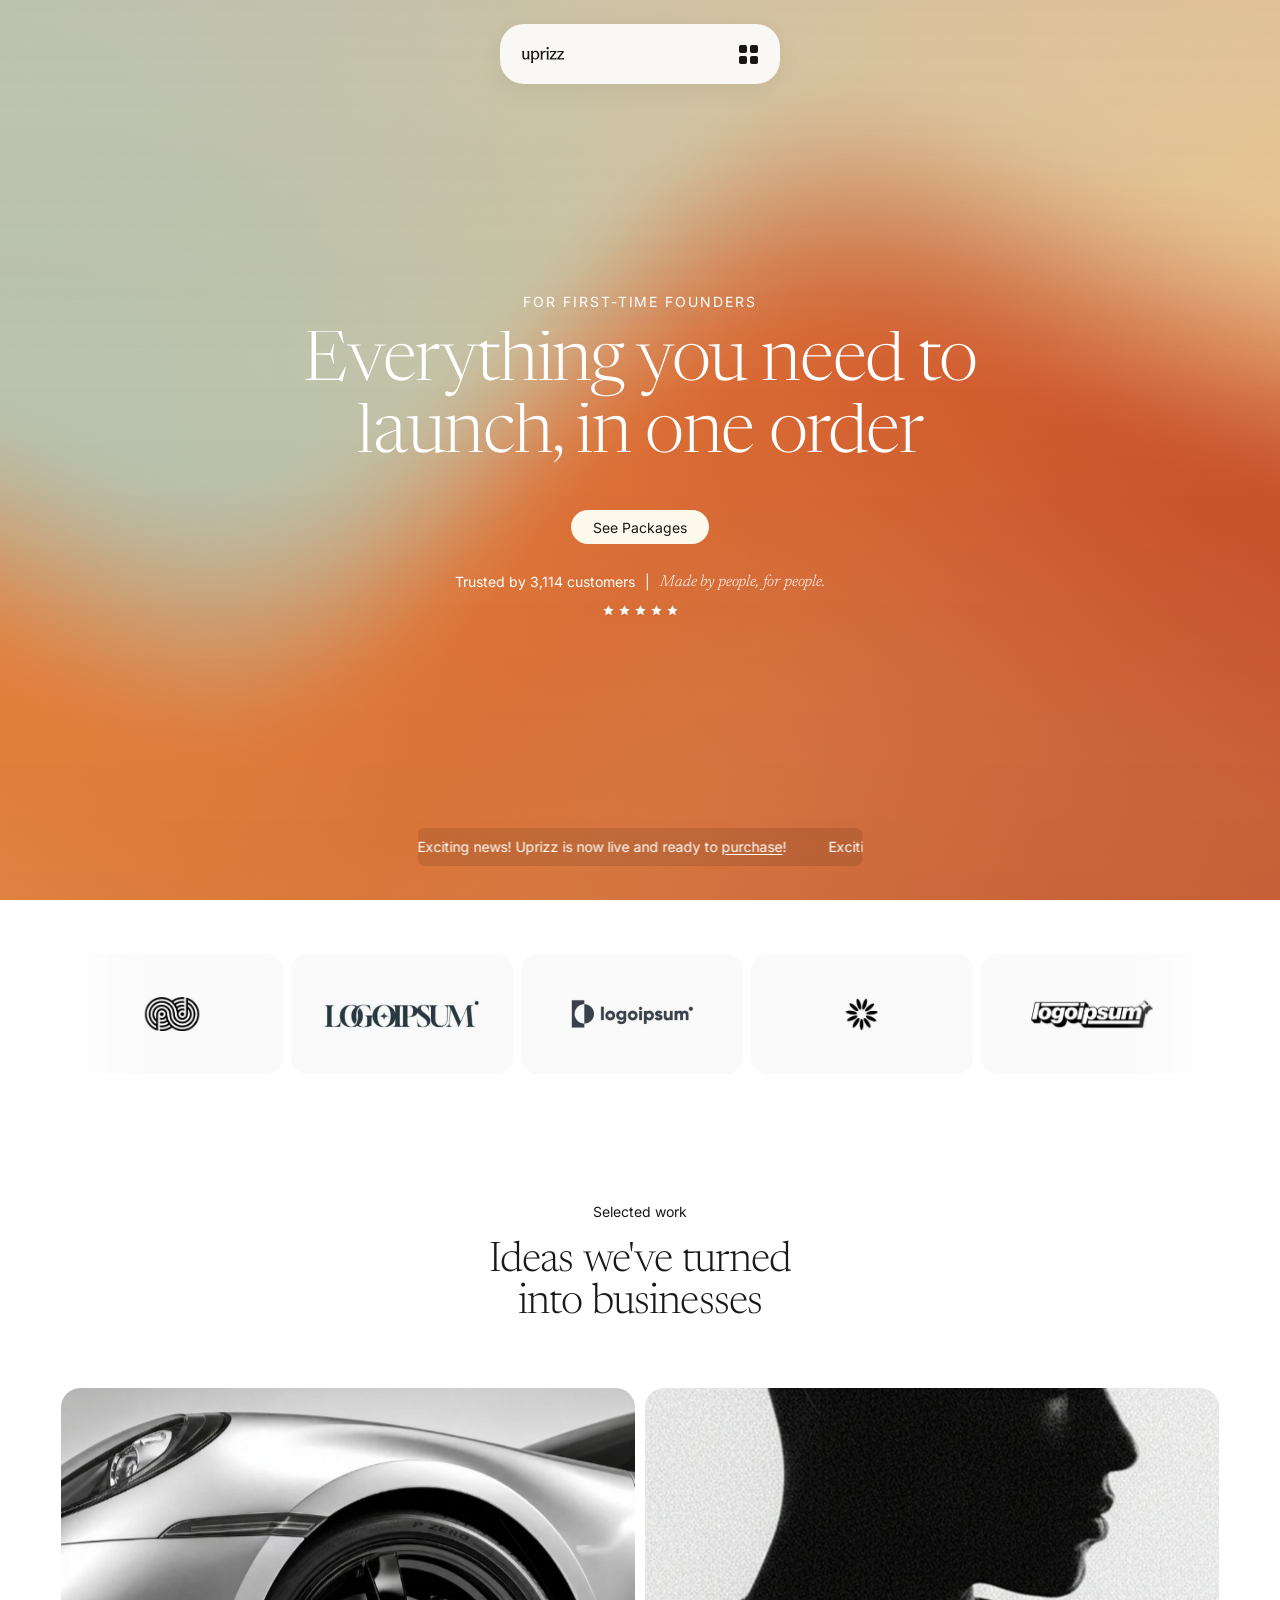
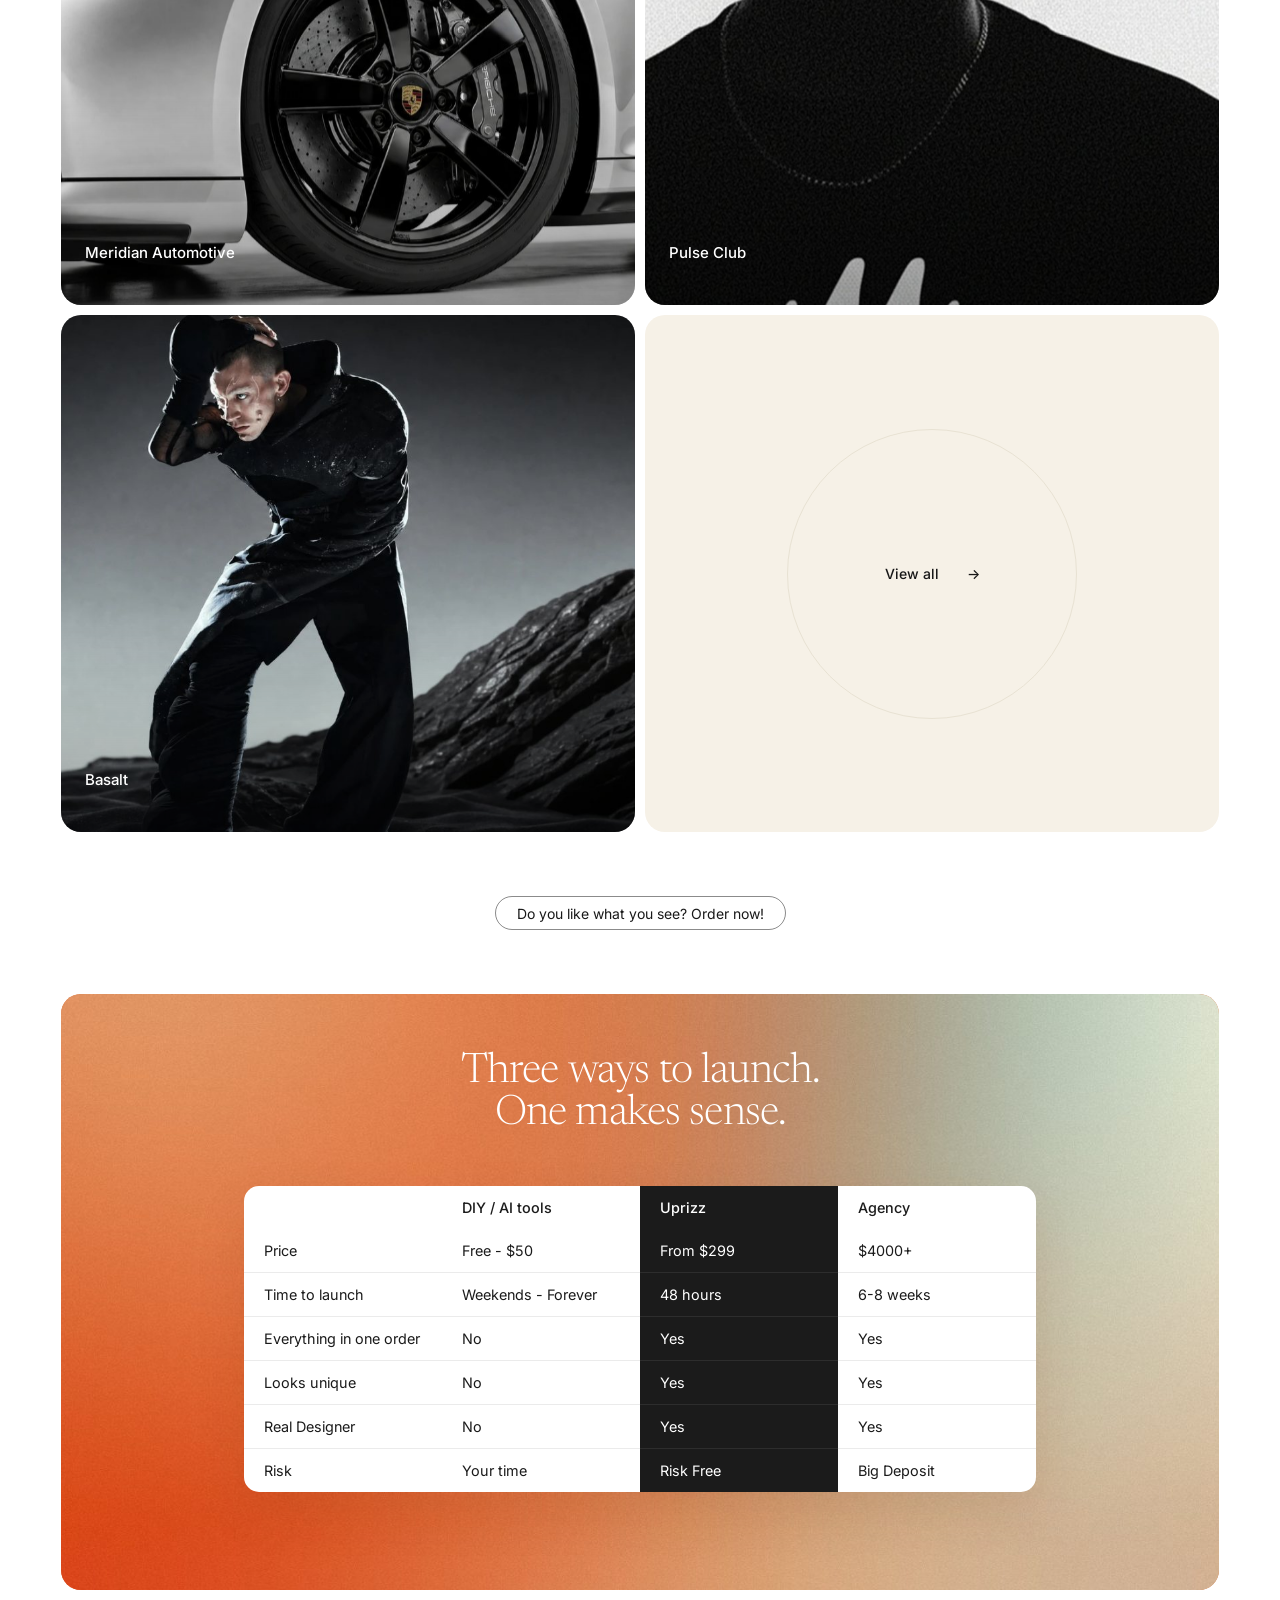
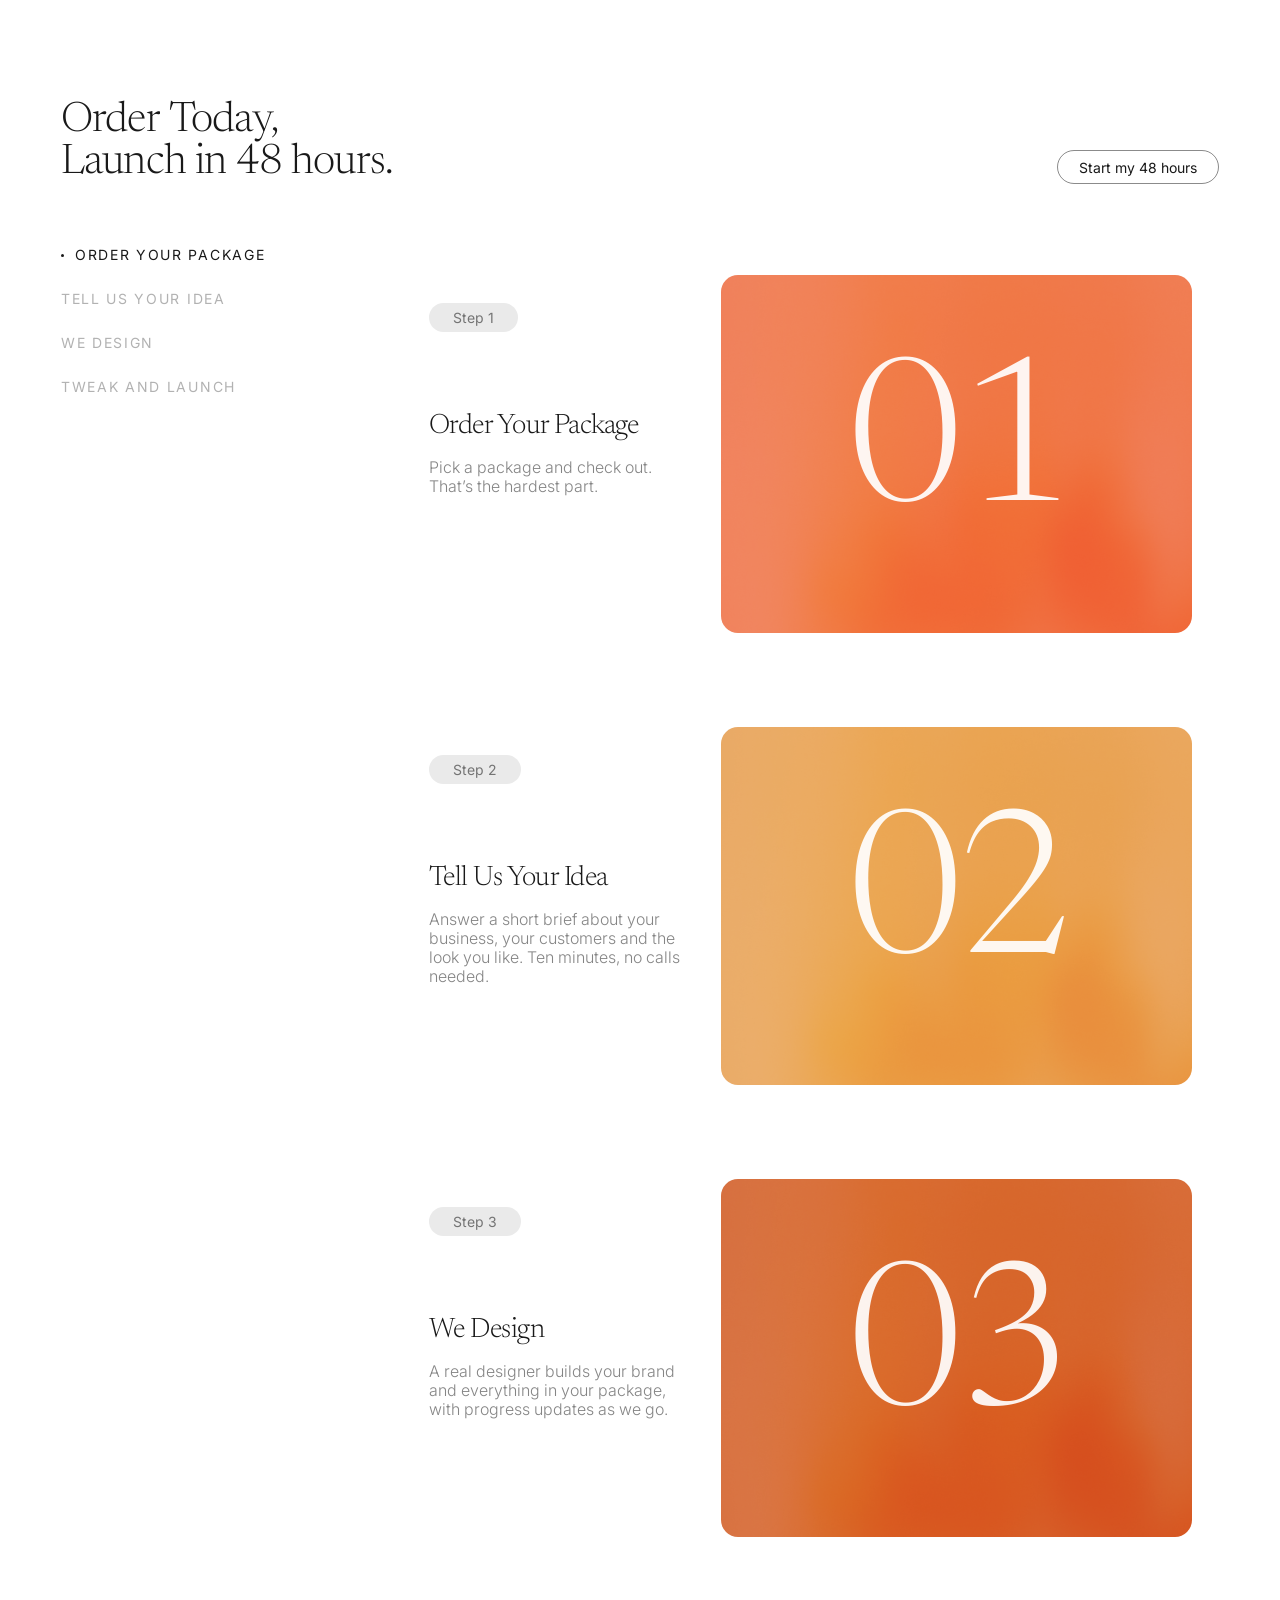
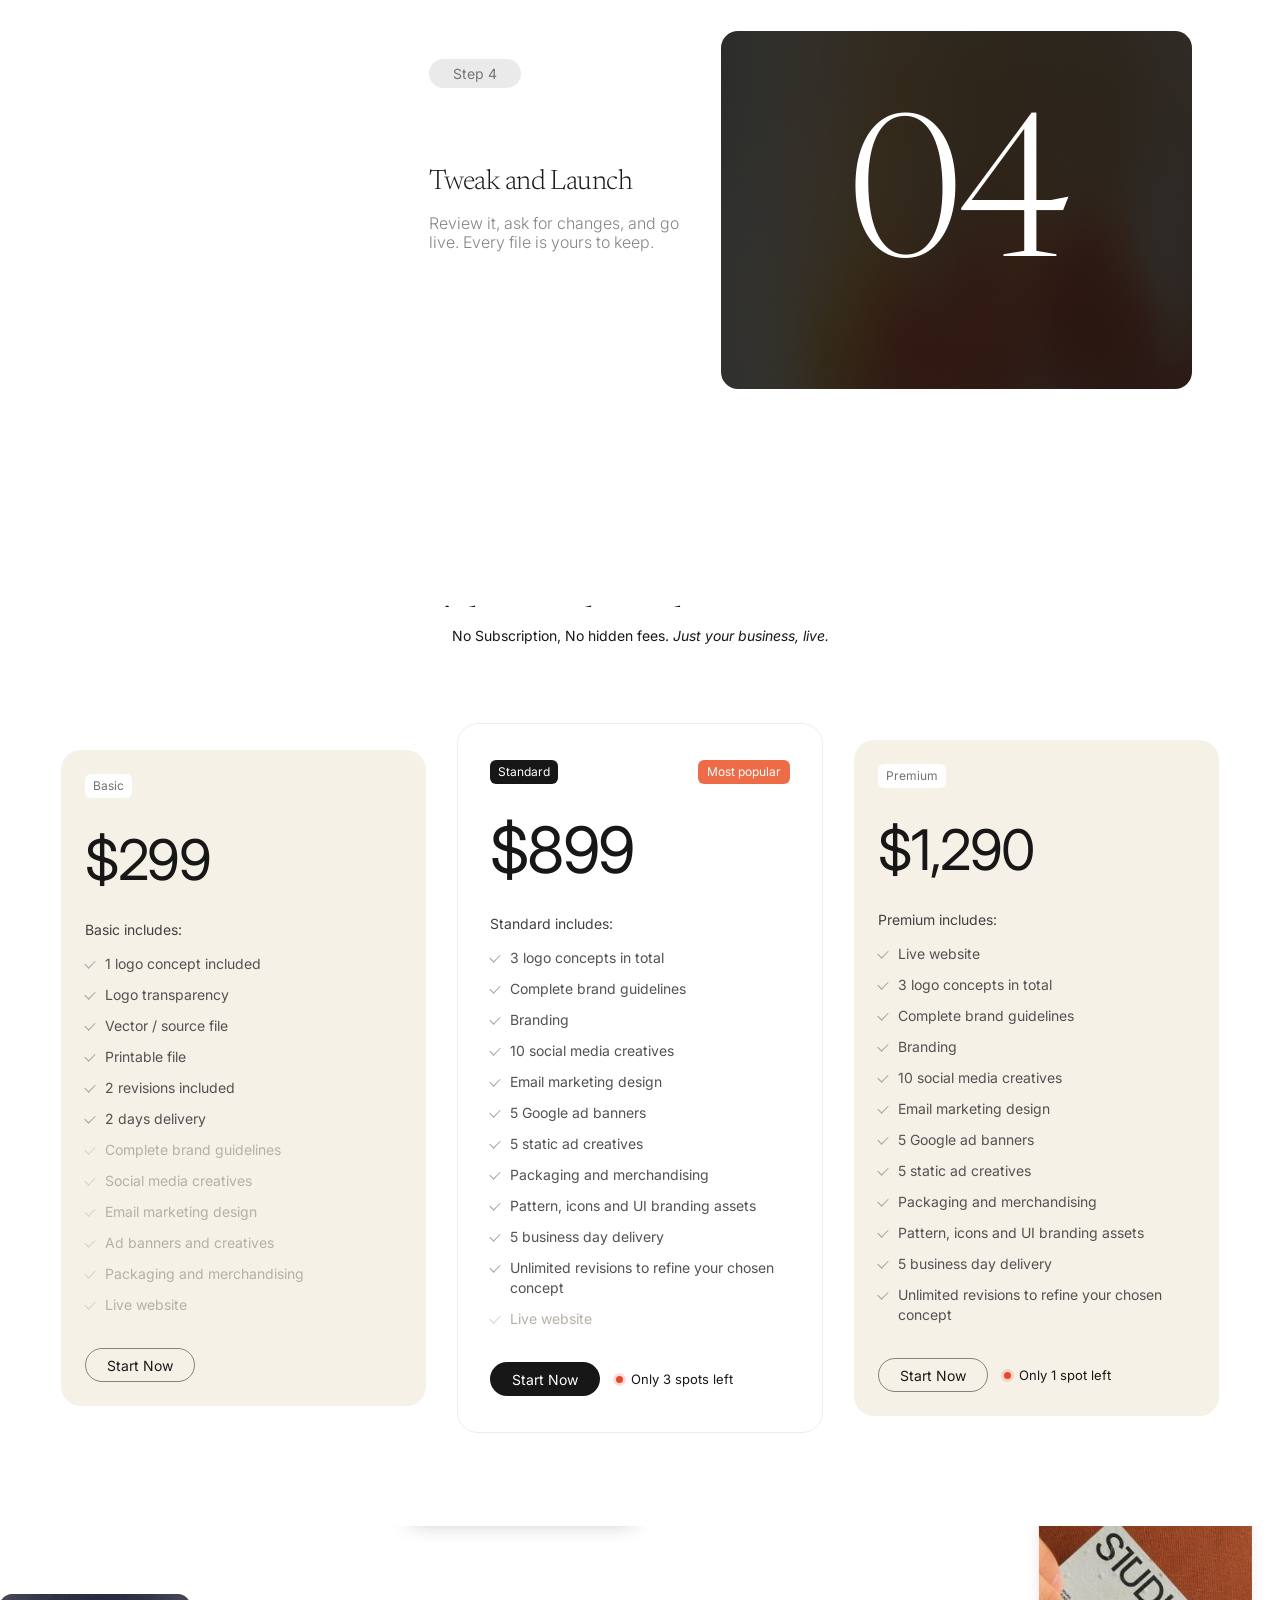
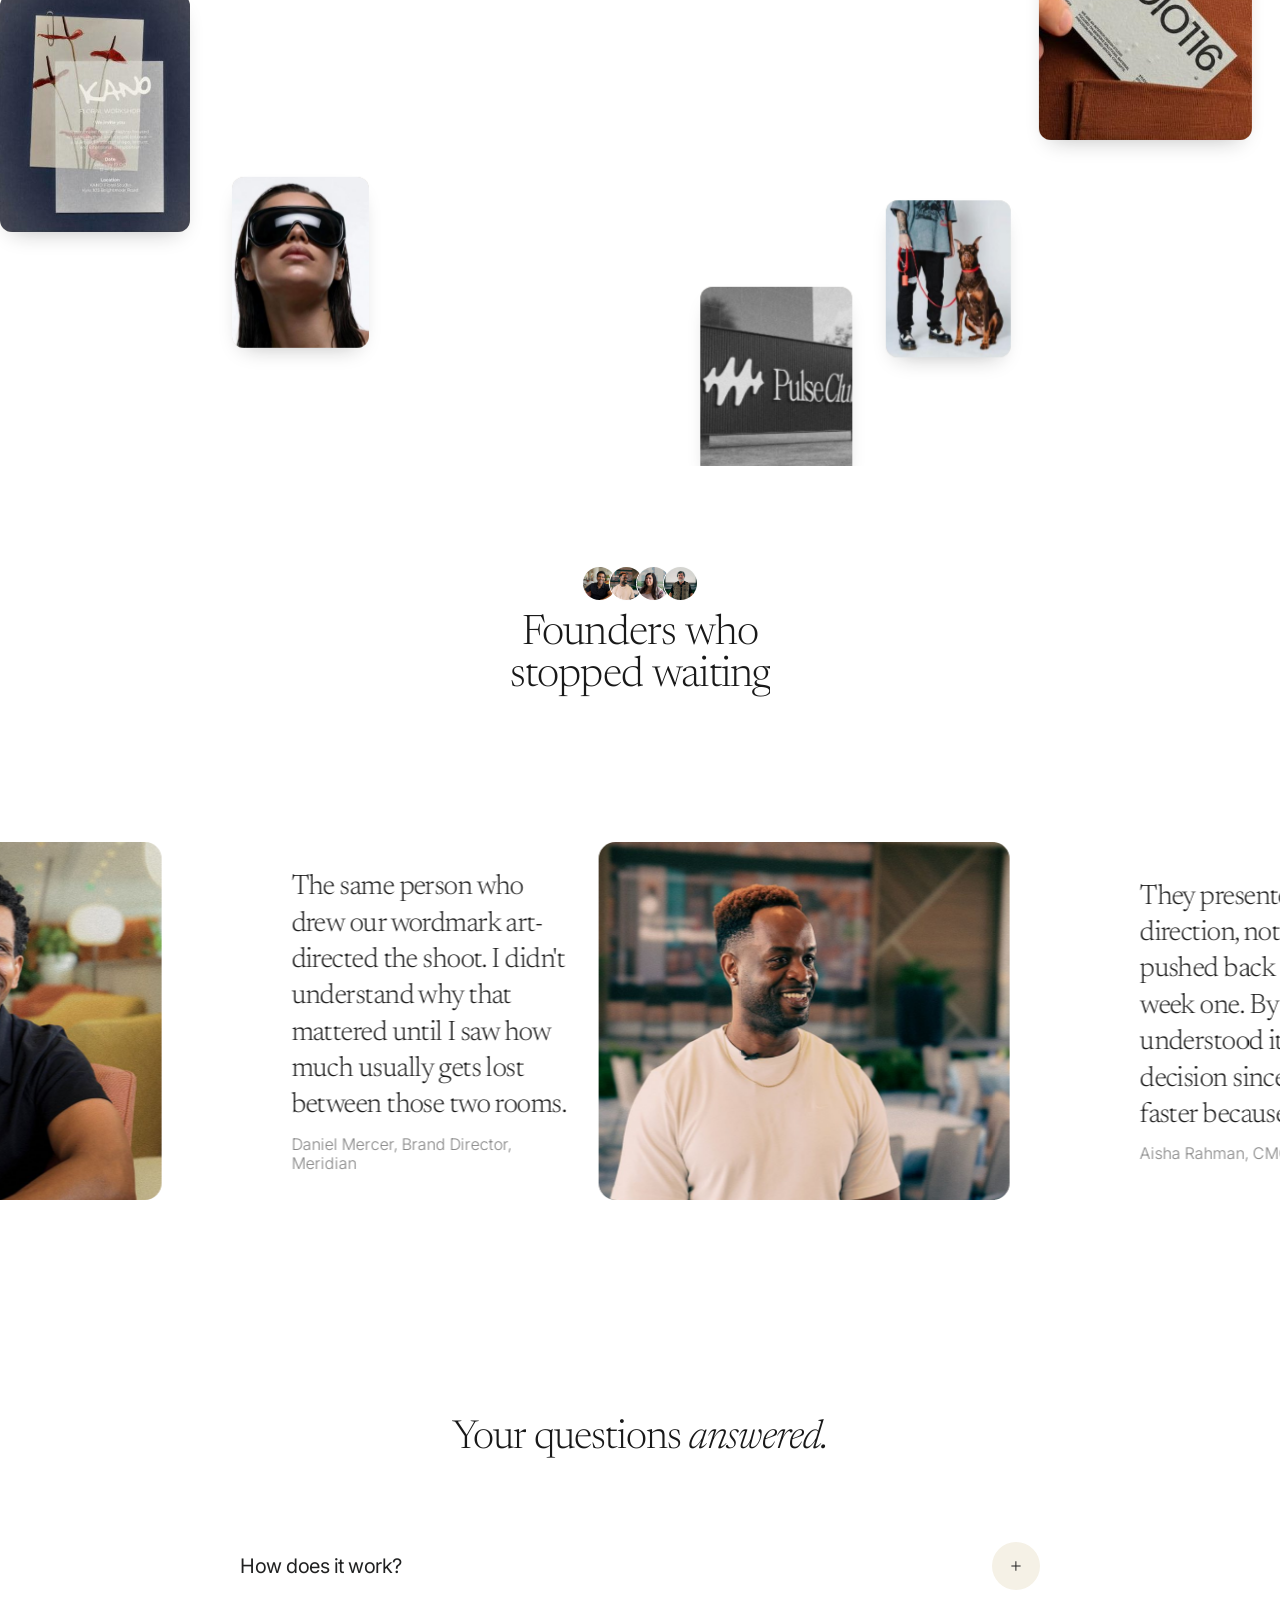
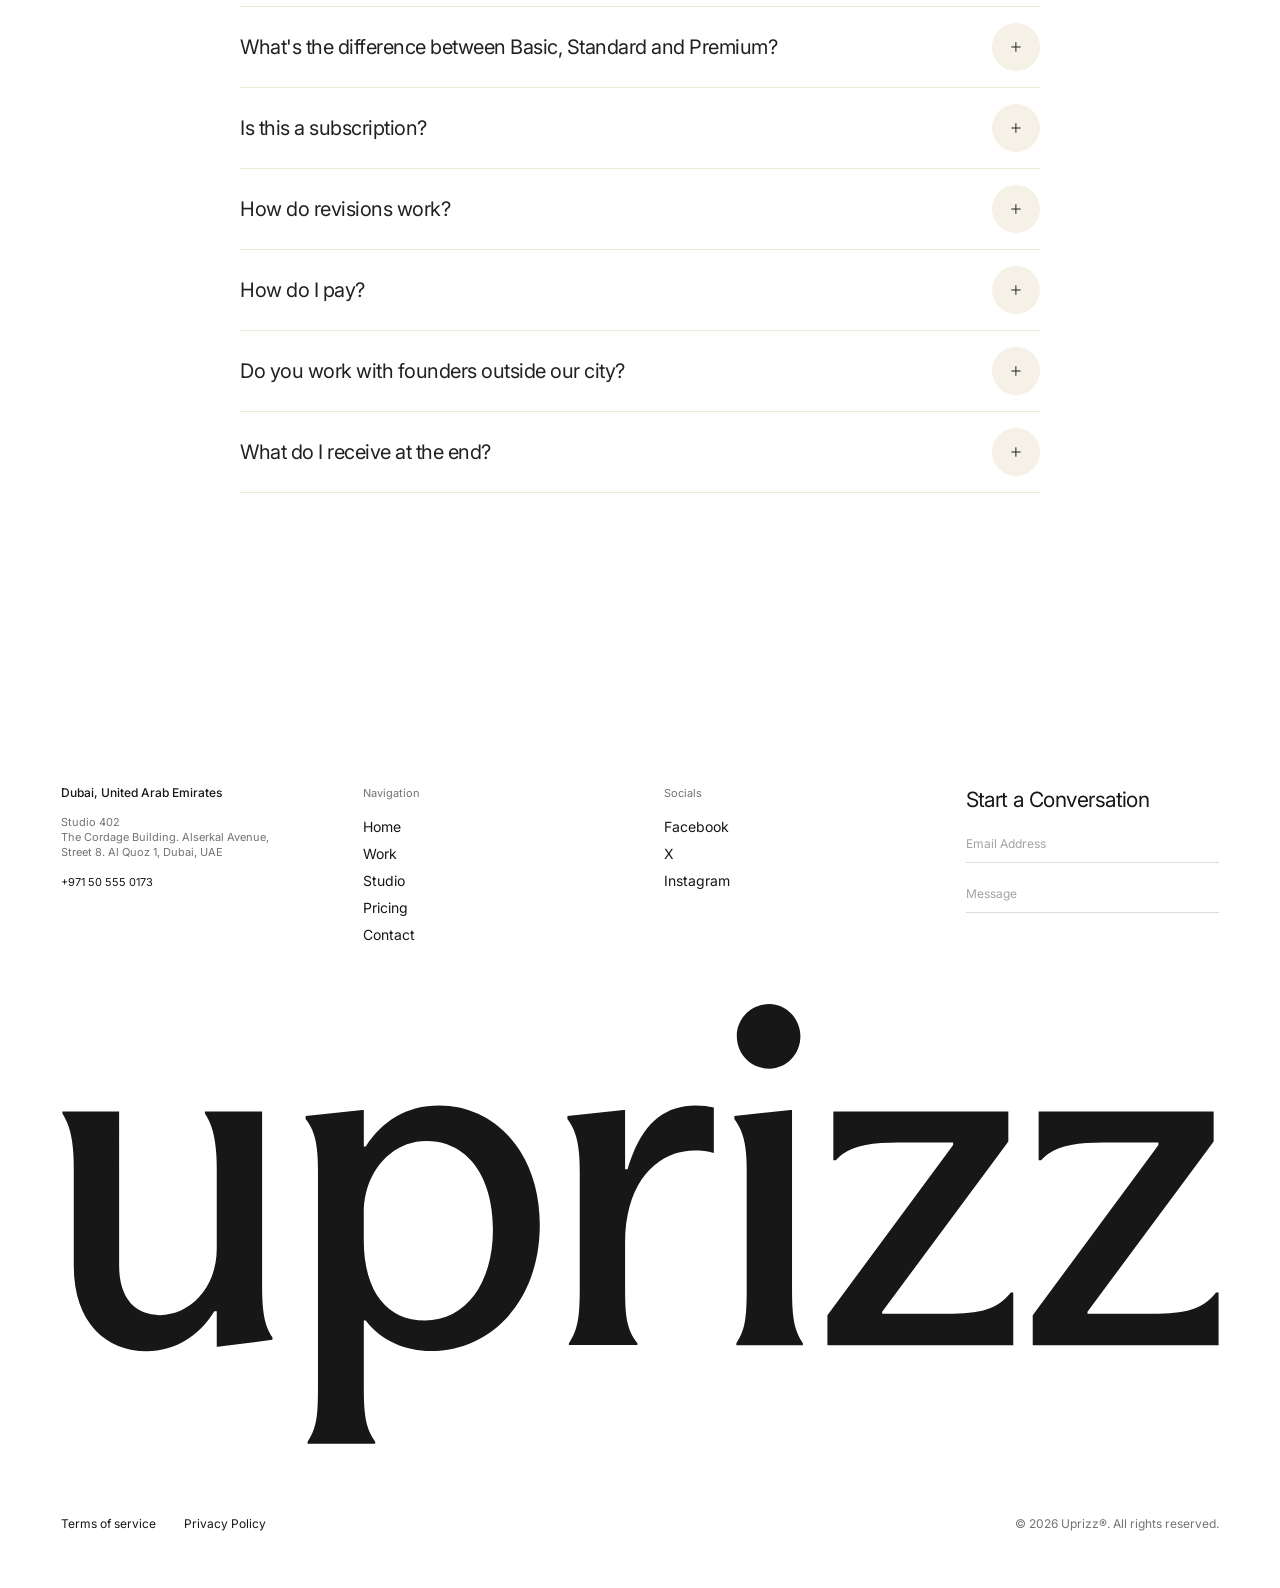
==== index.html @ c2cf3cdb "Site background: white instead of cream Co-Authored-By: Claude Opus 5.5 <noreply@anthropic.com> Clau" ====
<!DOCTYPE html>
<html lang="en">
<head>
<script>/* Page transition into a project (styles: "Page transition" in css/style.css).
   Plays only when the page being opened is a project; every other page change stays instant.
   The picture that flew in stays on top until this project's cover photo is decoded, then hands over. */
addEventListener('pagereveal',e=>{const vt=e.viewTransition;if(!vt)return;vt.ready.catch(()=>{});vt.finished.catch(()=>{});vt.updateCallbackDone?.catch(()=>{});
  if(!location.pathname.startsWith('/projects/')){vt.skipTransition();return}
  const h=document.documentElement;h.classList.add('vt-project');vt.finished.finally(()=>h.classList.remove('vt-project'));
  const u=document.querySelector('link[rel=preload][as=image]')?.href;let done=false;
  const release=()=>{if(done)return;done=true;document.getAnimations().forEach(a=>{if(a.effect&&a.effect.pseudoElement==='::view-transition-old(pj-hero)')a.finish()})};
  vt.ready.then(()=>{if(!u)return release();const im=new Image();im.src=u;(im.decode?im.decode():Promise.resolve()).then(()=>requestAnimationFrame(()=>requestAnimationFrame(release)),release)},release)});
addEventListener('pageswap',e=>{const vt=e.viewTransition;if(vt){vt.ready.catch(()=>{});vt.finished.catch(()=>{});vt.updateCallbackDone?.catch(()=>{})}});</script>
<meta charset="UTF-8">
<meta name="viewport" content="width=device-width, initial-scale=1.0">
<title>Uprizz | Everything first-time founders need to launch, in one order</title>
<link rel="icon" href="/favicon.ico" sizes="48x48">
<link rel="icon" type="image/svg+xml" href="/favicon.svg">
<link rel="icon" type="image/png" sizes="48x48" href="/favicon-48.png">
<link rel="icon" type="image/png" sizes="96x96" href="/favicon-96.png">
<link rel="icon" type="image/png" sizes="192x192" href="/favicon-192.png">
<link rel="apple-touch-icon" href="/apple-touch-icon.png">
<link rel="manifest" href="/site.webmanifest">
<meta name="description" content="Uprizz gives first-time founders everything they need to launch in one order: brand, design and a live business in 48 hours, made by real designers. Pay once, no subscription.">
<link rel="canonical" href="https://uprizz.com/">
<meta name="robots" content="index, follow">
<meta property="og:type" content="website">
<meta property="og:site_name" content="Uprizz">
<meta property="og:title" content="Uprizz | Everything first-time founders need to launch, in one order">
<meta property="og:description" content="Uprizz gives first-time founders everything they need to launch in one order: brand, design and a live business in 48 hours, made by real designers. Pay once, no subscription.">
<meta property="og:url" content="https://uprizz.com/">
<meta property="og:image" content="https://uprizz.com/og-image.png">
<meta property="og:image:width" content="1200"><meta property="og:image:height" content="630">
<meta name="twitter:card" content="summary_large_image">
<meta name="twitter:title" content="Uprizz | Everything first-time founders need to launch, in one order">
<meta name="twitter:description" content="Uprizz gives first-time founders everything they need to launch in one order: brand, design and a live business in 48 hours, made by real designers. Pay once, no subscription.">
<meta name="twitter:image" content="https://uprizz.com/og-image.png">
<script type="application/ld+json">{"@context": "https://schema.org", "@graph": [
  {"@type": "WebSite", "@id": "https://uprizz.com/#website", "name": "Uprizz", "alternateName": ["uprizz.com", "Uprizz Studio"], "url": "https://uprizz.com/"},
  {"@type": "Organization", "@id": "https://uprizz.com/#org", "name": "Uprizz", "url": "https://uprizz.com/", "logo": "https://uprizz.com/favicon-512.png", "description": "Uprizz gives first-time founders everything they need to launch in one order."}
]}</script>
<link rel="preconnect" href="https://fonts.googleapis.com">
<link rel="preconnect" href="https://fonts.gstatic.com" crossorigin>
<link href="https://fonts.googleapis.com/css2?family=Inter:ital,wght@0,300;0,400;0,500;0,600;1,400&family=Newsreader:ital,opsz,wght@0,6..72,300;0,6..72,400;1,6..72,300&display=swap" rel="stylesheet">
<link rel="stylesheet" href="css/style.css?v=bcac220b">
<style>
/* ---------- Uprizz logo (recolours with the text colour) ---------- */
.brandmark{display:inline-block;height:.95em;aspect-ratio:248.52/94.51;vertical-align:-.2em;background:currentColor;
  -webkit-mask:url("data:image/svg+xml,%3Csvg xmlns='http://www.w3.org/2000/svg' viewBox='51.8 46.2 248.52 94.51'%3E%3Cpath d='M54.33,102.44v-20.43c0-5.82-.53-9.21-2.44-12.28v-.42h12.18v33.03c0,7.31,3.6,10.69,8.79,10.69,6.14,0,12.18-5.51,12.18-14.29v-16.73c0-5.93-.64-9.32-2.54-12.28v-.42h12.28v36.53c0,5.93.32,9.11,2.22,11.96v.53l-11.75,1.48h-.21v-7.62h-.53c-3.18,5.19-8.26,8.58-14.51,8.58-8.68,0-15.67-6.14-15.67-18.32Z'/%3E%3Cpath d='M106.78,82.43c0-5.93-.53-8.79-2.65-11.54v-.64l12.18-1.27h.32v7.83h.42c3.49-5.4,8.68-8.79,15.78-8.79,11.86,0,21.6,9.95,21.6,25.62,0,16.62-10.69,27.1-23.4,27.1-5.4,0-10.8-2.22-13.98-6.56h-.42v14.19c0,6.03.32,8.79,2.44,11.86v.42h-14.51v-.42c2.01-3.07,2.22-5.82,2.22-11.86v-45.95ZM144.36,94.71c0-11.65-5.61-19.06-14.29-19.06-7.41,0-13.45,6.46-13.45,15.46v5.82c0,11.22,5.19,17.26,13.13,17.26,8.68,0,14.61-7.84,14.61-19.48Z'/%3E%3Cpath d='M163.01,82.53c0-6.04-.64-8.89-2.65-11.65v-.64l12.07-1.27h.32v12.71h.53c2.75-9.32,7.52-13.66,14.61-13.66,1.59,0,2.75.21,3.92.42v9.74c-1.38-.42-2.65-.53-4.13-.53-7.62,0-14.93,6.35-14.93,19.91v9.63c0,6.03.32,8.89,2.65,11.86v.42h-14.72v-.42c2.01-2.96,2.33-5.82,2.33-11.86v-24.67Z'/%3E%3Cpath d='M208.61,107.1c0,6.04.32,9,2.33,11.96v.42h-14.29v-.42c2.01-2.96,2.22-5.93,2.22-11.96v-25.09c0-5.51-.64-8.36-2.65-11.12v-.64l12.07-1.27h.32v38.12ZM196.75,53.1c0-3.71,2.96-6.88,6.99-6.88,3.6,0,6.67,3.18,6.67,6.88,0,3.92-2.96,6.99-6.67,6.99-4.02,0-6.99-3.07-6.99-6.99Z'/%3E%3Cpath d='M241.94,112.71c6.99,0,10.8-.85,13.66-4.55h.53v11.33h-39.92v-6.46l27-36.53v-.53h-11.75c-6.56,0-10.91.85-13.45,3.81h-.53v-10.48h37.59v6.46l-27.1,36.53v.42h13.98Z'/%3E%3Cpath d='M286.04,112.71c6.99,0,10.8-.85,13.66-4.55h.53v11.33h-39.92v-6.46l27-36.53v-.53h-11.75c-6.56,0-10.91.85-13.45,3.81h-.53v-10.48h37.59v6.46l-27.1,36.53v.42h13.98Z'/%3E%3C/svg%3E") center/contain no-repeat;mask:url("data:image/svg+xml,%3Csvg xmlns='http://www.w3.org/2000/svg' viewBox='51.8 46.2 248.52 94.51'%3E%3Cpath d='M54.33,102.44v-20.43c0-5.82-.53-9.21-2.44-12.28v-.42h12.18v33.03c0,7.31,3.6,10.69,8.79,10.69,6.14,0,12.18-5.51,12.18-14.29v-16.73c0-5.93-.64-9.32-2.54-12.28v-.42h12.28v36.53c0,5.93.32,9.11,2.22,11.96v.53l-11.75,1.48h-.21v-7.62h-.53c-3.18,5.19-8.26,8.58-14.51,8.58-8.68,0-15.67-6.14-15.67-18.32Z'/%3E%3Cpath d='M106.78,82.43c0-5.93-.53-8.79-2.65-11.54v-.64l12.18-1.27h.32v7.83h.42c3.49-5.4,8.68-8.79,15.78-8.79,11.86,0,21.6,9.95,21.6,25.62,0,16.62-10.69,27.1-23.4,27.1-5.4,0-10.8-2.22-13.98-6.56h-.42v14.19c0,6.03.32,8.79,2.44,11.86v.42h-14.51v-.42c2.01-3.07,2.22-5.82,2.22-11.86v-45.95ZM144.36,94.71c0-11.65-5.61-19.06-14.29-19.06-7.41,0-13.45,6.46-13.45,15.46v5.82c0,11.22,5.19,17.26,13.13,17.26,8.68,0,14.61-7.84,14.61-19.48Z'/%3E%3Cpath d='M163.01,82.53c0-6.04-.64-8.89-2.65-11.65v-.64l12.07-1.27h.32v12.71h.53c2.75-9.32,7.52-13.66,14.61-13.66,1.59,0,2.75.21,3.92.42v9.74c-1.38-.42-2.65-.53-4.13-.53-7.62,0-14.93,6.35-14.93,19.91v9.63c0,6.03.32,8.89,2.65,11.86v.42h-14.72v-.42c2.01-2.96,2.33-5.82,2.33-11.86v-24.67Z'/%3E%3Cpath d='M208.61,107.1c0,6.04.32,9,2.33,11.96v.42h-14.29v-.42c2.01-2.96,2.22-5.93,2.22-11.96v-25.09c0-5.51-.64-8.36-2.65-11.12v-.64l12.07-1.27h.32v38.12ZM196.75,53.1c0-3.71,2.96-6.88,6.99-6.88,3.6,0,6.67,3.18,6.67,6.88,0,3.92-2.96,6.99-6.67,6.99-4.02,0-6.99-3.07-6.99-6.99Z'/%3E%3Cpath d='M241.94,112.71c6.99,0,10.8-.85,13.66-4.55h.53v11.33h-39.92v-6.46l27-36.53v-.53h-11.75c-6.56,0-10.91.85-13.45,3.81h-.53v-10.48h37.59v6.46l-27.1,36.53v.42h13.98Z'/%3E%3Cpath d='M286.04,112.71c6.99,0,10.8-.85,13.66-4.55h.53v11.33h-39.92v-6.46l27-36.53v-.53h-11.75c-6.56,0-10.91.85-13.45,3.81h-.53v-10.48h37.59v6.46l-27.1,36.53v.42h13.98Z'/%3E%3C/svg%3E") center/contain no-repeat}
.wordmark .brandmark.big{display:block;width:100%;height:auto;vertical-align:top}
</style>
</head>
<body>

<svg width="0" height="0" style="position:absolute" aria-hidden="true">
  <filter id="grain"><feTurbulence type="fractalNoise" baseFrequency="1.4" numOctaves="2" result="n"/><feColorMatrix type="saturate" values="0"/><feComposite in="SourceGraphic" in2="n" operator="arithmetic" k1="1.3" k2="0" k3="0" k4="0"/></filter>
</svg>

<!-- Nav -->
<nav class="nav" id="nav">
  <div class="nav-top" id="navToggle"><span class="logo"><span class="brandmark" role="img" aria-label="Uprizz"></span></span><span class="grid-ic"><i></i><i></i><i></i><i></i></span></div>
  <div class="nav-body">
    <div class="nav-links"><a href="#top">Home</a><a href="/work/">Work</a><a href="#process">Studio</a><a href="/pricing/">Pricing</a><a href="#contact">Contact</a></div>
    <!-- CMS:navmeta -->
<div class="nav-meta">
      <div><h6>Socials</h6><a href="#">Facebook</a><br><a href="#">X</a><br><a href="#">Instagram</a></div>
      <div><h6>Contacts</h6>+971 50 555 0173<br><u><a href="mailto:altastudio@gmail.com">altastudio@gmail.com</a></u></div>
    </div>
    <a href="#contact" class="btn btn--outline">Get a quote</a>
<!-- /CMS:navmeta -->
  </div>
</nav>

<!-- Hero -->
<header class="hero" id="top">
  <div class="hero-frame" aria-hidden="true"><div class="hero-zoom"><canvas class="wave" data-wave="hero"></canvas></div></div>
  <!-- CMS:hero -->
<div class="hero-in">
    <p class="eyebrow">For first-time founders</p>
    <h1><span class="l l1"><span>Everything you need to</span></span> <span class="l l2"><span>launch, in one order</span></span></h1>
    <div class="hero-cta"><a href="#pricing" class="btn">See Packages</a></div>
    <p class="trust">Trusted by 3,114 customers <span>|</span> <em>Made by people, for people.</em></p>
    <div class="stars" role="img" aria-label="Rated 5 out of 5"><svg viewBox="0 0 24 24" aria-hidden="true"><path d="M12 2.5l2.9 6.1 6.6.8-4.9 4.6 1.3 6.6L12 17.3l-5.9 3.3 1.3-6.6-4.9-4.6 6.6-.8z"/></svg><svg viewBox="0 0 24 24" aria-hidden="true"><path d="M12 2.5l2.9 6.1 6.6.8-4.9 4.6 1.3 6.6L12 17.3l-5.9 3.3 1.3-6.6-4.9-4.6 6.6-.8z"/></svg><svg viewBox="0 0 24 24" aria-hidden="true"><path d="M12 2.5l2.9 6.1 6.6.8-4.9 4.6 1.3 6.6L12 17.3l-5.9 3.3 1.3-6.6-4.9-4.6 6.6-.8z"/></svg><svg viewBox="0 0 24 24" aria-hidden="true"><path d="M12 2.5l2.9 6.1 6.6.8-4.9 4.6 1.3 6.6L12 17.3l-5.9 3.3 1.3-6.6-4.9-4.6 6.6-.8z"/></svg><svg viewBox="0 0 24 24" aria-hidden="true"><path d="M12 2.5l2.9 6.1 6.6.8-4.9 4.6 1.3 6.6L12 17.3l-5.9 3.3 1.3-6.6-4.9-4.6 6.6-.8z"/></svg></div>
  </div>
  <div class="news" aria-label="News"><div class="news-track" id="newsTrack"><span class="news-item">Exciting news! Uprizz is now live and ready to <a href="#pricing">purchase</a>!</span></div></div>
<!-- /CMS:hero -->
</header>

<main>
<!-- Client logos -->
<!-- CMS:logos -->
<section class="sec clients" id="clients" aria-label="Clients">
  <div class="marquee"><div class="track" id="logoTrack"><div class="logo-card"><img src="images/client-logo-1.jpg" alt="Client 1"></div><div class="logo-card"><img src="images/client-logo-2.jpg" alt="Client 2"></div><div class="logo-card"><img src="images/client-logo-3.jpg" alt="Client 3"></div><div class="logo-card"><img src="images/client-logo-4.jpg" alt="Client 4"></div><div class="logo-card"><img src="images/client-logo-5.jpg" alt="Client 5"></div><div class="logo-card"><img src="images/client-logo-1.jpg" alt="Client 1"></div><div class="logo-card"><img src="images/client-logo-2.jpg" alt="Client 2"></div><div class="logo-card"><img src="images/client-logo-3.jpg" alt="Client 3"></div><div class="logo-card"><img src="images/client-logo-4.jpg" alt="Client 4"></div><div class="logo-card"><img src="images/client-logo-5.jpg" alt="Client 5"></div><div class="logo-card"><img src="images/client-logo-1.jpg" alt="Client 1"></div><div class="logo-card"><img src="images/client-logo-2.jpg" alt="Client 2"></div><div class="logo-card"><img src="images/client-logo-3.jpg" alt="Client 3"></div><div class="logo-card"><img src="images/client-logo-4.jpg" alt="Client 4"></div><div class="logo-card"><img src="images/client-logo-5.jpg" alt="Client 5"></div><div class="logo-card"><img src="images/client-logo-1.jpg" alt="Client 1"></div><div class="logo-card"><img src="images/client-logo-2.jpg" alt="Client 2"></div><div class="logo-card"><img src="images/client-logo-3.jpg" alt="Client 3"></div><div class="logo-card"><img src="images/client-logo-4.jpg" alt="Client 4"></div><div class="logo-card"><img src="images/client-logo-5.jpg" alt="Client 5"></div></div></div>
</section>
<!-- /CMS:logos -->

<!-- Selected work -->
<section class="sec work" id="work">
<!-- CMS:workhead -->
  <div class="shead">
    <span class="kicker">Selected work</span>
    <h2 class="h2 reveal">Ideas we&#x27;ve turned <br> into businesses</h2>
  </div>
<!-- /CMS:workhead -->
  <div class="grid2">
<!-- WORK:START (generated by _build/build.py) -->
      <a class="proj fade" href="/projects/meridian-automotive/"><div class="img par" style="background-image:url(images/projects/meridian-automotive/cover.jpg)"></div><div class="meta"><div>Meridian Automotive<small>Motion &amp; Film · 2024</small></div></div></a>
      <a class="proj fade" href="/projects/pulse-club/"><div class="img par" style="background-image:url(images/projects/pulse-club/cover.jpg)"></div><div class="meta"><div>Pulse Club<small>Brand Identity · 2026</small></div></div></a>
      <a class="proj fade" href="/projects/basalt/"><div class="img par" style="background-image:url(images/projects/basalt/cover.jpg)"></div><div class="meta"><div>Basalt<small>Art Direction &amp; Photography · 2025</small></div></div></a>
      <div class="see fade"><a href="/work/">View all <span class="arrow">→</span></a></div>
<!-- WORK:END -->
  </div>
  <!-- CMS:workcta -->
<div class="center-cta fade"><a href="#pricing" class="btn btn--outline">Do you like what you see? Order now!</a></div>
<!-- /CMS:workcta -->
</section>

<!-- COMPARE:START (also used on /comparison/ and /pricing/) -->
<!-- CMS:compare -->
<section class="sec compare" id="compare">
  <div class="cmp-card fade">
    <div class="cmp-bg" aria-hidden="true"><canvas class="wave" data-wave="compare"></canvas></div>
    <h2 class="h2 reveal">Three ways to launch. <br> One makes sense.</h2>
    <div class="cmp-wrap">
      <table class="cmp">
        <caption class="sr">How Uprizz compares with DIY / AI tools and Agency</caption>
        <thead><tr><td></td><th scope="col">DIY / AI tools</th><th scope="col" class="u">Uprizz</th><th scope="col">Agency</th></tr></thead>
        <tbody>
          <tr><th scope="row">Price</th><td>Free - $50</td><td class="u">From $299</td><td>$4000+</td></tr>
          <tr><th scope="row">Time to launch</th><td>Weekends - Forever</td><td class="u">48 hours</td><td>6-8 weeks</td></tr>
          <tr><th scope="row">Everything in one order</th><td>No</td><td class="u">Yes</td><td>Yes</td></tr>
          <tr><th scope="row">Looks unique</th><td>No</td><td class="u">Yes</td><td>Yes</td></tr>
          <tr><th scope="row">Real Designer</th><td>No</td><td class="u">Yes</td><td>Yes</td></tr>
          <tr><th scope="row">Risk</th><td>Your time</td><td class="u">Risk Free</td><td>Big Deposit</td></tr>
        </tbody>
      </table>
    </div>
  </div>
</section>
<!-- /CMS:compare -->
<!-- COMPARE:END -->

<!-- Process: order today, launch in 48 hours -->
<!-- CMS:process -->
<section class="sec process" id="process">
  <div class="pr-head">
    <h2 class="h2 reveal">Order Today, <br> Launch in 48 hours.</h2>
    <a href="#pricing" class="btn btn--outline fade">Start my 48 hours</a>
  </div>
  <div class="pr-body">
    <div class="pr-nav" id="prNav" aria-label="Steps">
      <button type="button" data-step="0" class="on"><i></i>Order your package</button>
      <button type="button" data-step="1"><i></i>Tell us your idea</button>
      <button type="button" data-step="2"><i></i>We design</button>
      <button type="button" data-step="3"><i></i>Tweak and launch</button>
    </div>
    <div class="pr-cards" id="prCards">
      <article class="pr-card"><div class="pr-in">
        <div class="pr-txt"><span class="chip-s">Step 1</span><h3>Order Your Package</h3><p>Pick a package and check out.<br>That’s the hardest part.</p></div>
        <div class="pr-media"><div class="pr-art" style="background-color:#ed6c47"><span>01</span></div></div>
      </div></article>
      <article class="pr-card"><div class="pr-in">
        <div class="pr-txt"><span class="chip-s">Step 2</span><h3>Tell Us Your Idea</h3><p>Answer a short brief about your business, your customers and the look you like. Ten minutes, no calls needed.</p></div>
        <div class="pr-media"><div class="pr-art" style="background-color:#e59a52"><span>02</span></div></div>
      </div></article>
      <article class="pr-card"><div class="pr-in">
        <div class="pr-txt"><span class="chip-s">Step 3</span><h3>We Design</h3><p>A real designer builds your brand and everything in your package, with progress updates as we go.</p></div>
        <div class="pr-media"><div class="pr-art" style="background-color:#cf5a2c"><span>03</span></div></div>
      </div></article>
      <article class="pr-card"><div class="pr-in">
        <div class="pr-txt"><span class="chip-s">Step 4</span><h3>Tweak and Launch</h3><p>Review it, ask for changes, and go live. Every file is yours to keep.</p></div>
        <div class="pr-media"><div class="pr-art dark" style="background-color:#1b1b1b"><span>04</span></div></div>
      </div></article>
    </div>
  </div>
</section>
<!-- /CMS:process -->

<!-- PRICING:START (also used on /pricing/ and /comparison/) -->
<!-- CMS:pricing -->
<section class="sec pricing" id="pricing">
  <div class="shead">
    <h2 class="h2 reveal">Pick your launch. Pay once</h2>
    <p class="sub fade">No Subscription, No hidden fees. <em>Just your business, live.</em></p>
  </div>
  <div class="plans">
    <div class="plan fade">
      <div class="plan-top"><span class="tag">Basic</span></div>
      <div class="price"><b>$299</b></div>
      <h6>Basic includes:</h6>
      <ul><li>1 logo concept included</li><li>Logo transparency</li><li>Vector / source file</li><li>Printable file</li><li>2 revisions included</li><li>2 days delivery</li><li class="no"><span class="sr">Not included: </span>Complete brand guidelines</li><li class="no"><span class="sr">Not included: </span>Social media creatives</li><li class="no"><span class="sr">Not included: </span>Email marketing design</li><li class="no"><span class="sr">Not included: </span>Ad banners and creatives</li><li class="no"><span class="sr">Not included: </span>Packaging and merchandising</li><li class="no"><span class="sr">Not included: </span>Live website</li></ul>
      <div class="plan-cta"><a href="/brief/?plan=Basic" class="btn btn--outline cta">Start Now</a></div>
    </div>
    <div class="plan pop fade">
      <div class="plan-top"><span class="tag blk">Standard</span><span class="popular">Most popular</span></div>
      <div class="price"><b>$899</b></div>
      <h6>Standard includes:</h6>
      <ul><li>3 logo concepts in total</li><li>Complete brand guidelines</li><li>Branding</li><li>10 social media creatives</li><li>Email marketing design</li><li>5 Google ad banners</li><li>5 static ad creatives</li><li>Packaging and merchandising</li><li>Pattern, icons and UI branding assets</li><li>5 business day delivery</li><li>Unlimited revisions to refine your chosen concept</li><li class="no"><span class="sr">Not included: </span>Live website</li></ul>
      <div class="plan-cta"><a href="/brief/?plan=Standard" class="btn cta">Start Now</a><p class="spots"><i></i>Only 3 spots left</p></div>
    </div>
    <div class="plan fade">
      <div class="plan-top"><span class="tag">Premium</span></div>
      <div class="price"><b>$1,290</b></div>
      <h6>Premium includes:</h6>
      <ul><li>Live website</li><li>3 logo concepts in total</li><li>Complete brand guidelines</li><li>Branding</li><li>10 social media creatives</li><li>Email marketing design</li><li>5 Google ad banners</li><li>5 static ad creatives</li><li>Packaging and merchandising</li><li>Pattern, icons and UI branding assets</li><li>5 business day delivery</li><li>Unlimited revisions to refine your chosen concept</li></ul>
      <div class="plan-cta"><a href="/brief/?plan=Premium" class="btn btn--outline cta">Start Now</a><p class="spots"><i></i>Only 1 spot left</p></div>
    </div>
  </div>
</section>
<!-- /CMS:pricing -->
<!-- PRICING:END -->

<!-- Parallax gallery: separates pricing and testimonials. Cards drift sideways; bigger = closer = faster. -->
<section class="pgal" id="gallery" aria-label="Selected work">
  <div class="pgal-track" id="pgal">
    <figure class="pgal-i" data-d="1.0" data-y="0.55"><img src="images/projects/kano/02.jpg" alt="Kano stationery" width="326" height="403" loading="lazy" decoding="async"></figure>
    <figure class="pgal-i" data-d="0.72" data-y="0.2"><img src="images/projects/mira-eyewear/03.jpg" alt="Mira Eyewear campaign" width="718" height="402" loading="lazy" decoding="async"></figure>
    <figure class="pgal-i" data-d="1.3" data-y="0.35"><img src="images/projects/neoyokoto/04.jpg" alt="NeoYokoto shopping bag" width="352" height="403" loading="lazy" decoding="async"></figure>
    <figure class="pgal-i" data-d="0.8" data-y="0.75"><img src="images/projects/pulse-club/01.jpg" alt="Pulse Club signage" width="606" height="403" loading="lazy" decoding="async"></figure>
    <figure class="pgal-i" data-d="0.66" data-y="0.1"><img src="images/projects/russells/03.jpg" alt="Russells streetwear" width="297" height="403" loading="lazy" decoding="async"></figure>
    <figure class="pgal-i" data-d="1.12" data-y="0.6"><img src="images/projects/studio-116/01.jpg" alt="Studio 116 business card" width="718" height="402" loading="lazy" decoding="async"></figure>
    <figure class="pgal-i" data-d="0.75" data-y="0.3"><img src="images/projects/basalt/01.jpg" alt="Basalt campaign" width="718" height="402" loading="lazy" decoding="async"></figure>
    <figure class="pgal-i" data-d="1.25" data-y="0.15"><img src="images/projects/pulse-club/03.jpg" alt="Pulse Club apparel" width="357" height="403" loading="lazy" decoding="async"></figure>
    <figure class="pgal-i" data-d="0.7" data-y="0.8"><img src="images/projects/meridian-automotive/01.jpg" alt="Meridian Automotive" width="718" height="402" loading="lazy" decoding="async"></figure>
    <figure class="pgal-i" data-d="0.95" data-y="0.45"><img src="images/projects/neoyokoto/05.jpg" alt="NeoYokoto cap" width="352" height="403" loading="lazy" decoding="async"></figure>
    <figure class="pgal-i" data-d="0.68" data-y="0.05"><img src="images/projects/russells/07.jpg" alt="Russells logo emboss" width="610" height="403" loading="lazy" decoding="async"></figure>
    <figure class="pgal-i" data-d="1.2" data-y="0.7"><img src="images/projects/studio-116/03.jpg" alt="Studio 116 poster" width="359" height="403" loading="lazy" decoding="async"></figure>
    <figure class="pgal-i" data-d="0.85" data-y="0.25"><img src="images/projects/kano/05.jpg" alt="Kano invitation" width="398" height="403" loading="lazy" decoding="async"></figure>
    <figure class="pgal-i" data-d="1.05" data-y="0.5"><img src="images/projects/mira-eyewear/08.jpg" alt="Mira Eyewear close-up" width="718" height="402" loading="lazy" decoding="async"></figure>
  </div>
</section>

<!-- Testimonials -->
<!-- CMS:testimonials -->
<section class="sec testi" id="testimonials" aria-roledescription="carousel" aria-label="Founders who stopped waiting">
  <div class="shead">
    <div class="avs4 fade" id="tAvatars"><img src="images/cms/lena-park-avatar-mwpgmx7i.jpg" alt=""><img src="images/cms/daniel-mercer-avatar-mwpgn7f7.jpg" alt=""><img src="images/cms/aisha-rahman-avatar-mwpgndrf.jpg" alt=""><img src="images/cms/tomas-eriksen-avatar-mwpgnjxc.jpg" alt=""></div>
    <h2 class="h2 reveal">Founders who <br> stopped waiting</h2>
    <div class="t-ctrl fade">
      <button type="button" class="ic" id="tPrev" aria-label="Previous testimonial"><svg viewBox="0 0 14 14"><path d="M12 7H2M6 3L2 7l4 4"/></svg></button>
      <button type="button" class="ic" id="tNext" aria-label="Next testimonial"><svg viewBox="0 0 14 14"><path d="M2 7h10M8 3l4 4-4 4"/></svg></button>
    </div>
  </div>
  <div class="t-view fade" id="tView"><div class="t-track" id="tTrack">
    <div class="t-slide" role="group" aria-roledescription="slide" aria-label="1 of 5">
      <figure class="t-card">
        <div class="t-txt"><blockquote>They handed us a system, not a PDF. Eight months on, our feed still looks like the brand book and my marketing hire runs it without ever calling them.</blockquote><figcaption class="t-by">Lena Park, Founder, Klar Skincare</figcaption></div>
        <div class="t-media"><img src="images/cms/lena-park-avatar-mwpgmx7i.jpg" alt="Lena Park" draggable="false" loading="lazy"></div>
      </figure></div>
    <div class="t-slide" role="group" aria-roledescription="slide" aria-label="2 of 5">
      <figure class="t-card">
        <div class="t-txt"><blockquote>The same person who drew our wordmark art-directed the shoot. I didn&#x27;t understand why that mattered until I saw how much usually gets lost between those two rooms.</blockquote><figcaption class="t-by">Daniel Mercer, Brand Director, Meridian</figcaption></div>
        <div class="t-media"><img src="images/cms/daniel-mercer-avatar-mwpgn7f7.jpg" alt="Daniel Mercer" draggable="false" loading="lazy"></div>
      </figure></div>
    <div class="t-slide" role="group" aria-roledescription="slide" aria-label="3 of 5">
      <figure class="t-card">
        <div class="t-txt"><blockquote>They presented one direction, not three. I pushed back on that in week one. By week six I understood it. Every decision since has been faster because of it.</blockquote><figcaption class="t-by">Aisha Rahman, CMO, Atlas Ventures</figcaption></div>
        <div class="t-media"><img src="images/cms/aisha-rahman-avatar-mwpgndrf.jpg" alt="Aisha Rahman" draggable="false" loading="lazy"></div>
      </figure></div>
    <div class="t-slide" role="group" aria-roledescription="slide" aria-label="4 of 5">
      <figure class="t-card">
        <div class="t-txt"><blockquote>Three days in their studio replaced what used to take a month across three vendors. The packaging shots from that session are still carrying our feed.</blockquote><figcaption class="t-by">Tomas Eriksen, Head of Marketing, Fold</figcaption></div>
        <div class="t-media"><img src="images/cms/tomas-eriksen-avatar-mwpgnjxc.jpg" alt="Tomas Eriksen" draggable="false" loading="lazy"></div>
      </figure></div>
    <div class="t-slide" role="group" aria-roledescription="slide" aria-label="5 of 5">
      <figure class="t-card">
        <div class="t-txt"><blockquote>The brand film paid for itself at the trade show. Buyers kept asking who made it. Calm process, early delivery, zero drama.</blockquote><figcaption class="t-by">Mara Silva, Founder, Basalt Outerwear</figcaption></div>
        <div class="t-media"><img src="images/cms/mara-silva-avatar-mwpgnppa.jpg" alt="Mara Silva" draggable="false" loading="lazy"></div>
      </figure></div>
  </div></div>
</section>
<!-- /CMS:testimonials -->

<!-- FAQ:START (shared with every page) -->
<!-- CMS:faq -->
<section class="sec faq" id="faq">
  <div class="shead"><h2 class="h2 reveal">Your questions <em>answered.</em></h2></div>
  <div class="qs" id="faqList">
    <div class="q fade"><button type="button" class="q-top" aria-expanded="false" aria-controls="faq-a0" id="faq-q0"><span class="q-title">How does it work?</span><span class="q-icon"><svg viewBox="0 0 20 20" aria-hidden="true"><path d="M10.6211 9.5H14.6289V10.5H10.6211V14.6289H9.62109V10.5H5.37109V9.5H9.62109V5.37109H10.6211V9.5Z"/></svg></span></button><div class="q-bottom" id="faq-a0" role="region" aria-labelledby="faq-q0"><div class="q-wrap"><div class="q-content"><p>Pick a package and pay once, right on the site. Then fill in a short brief about your business, your audience and the feel you want. Our designers review it and get back to you within 24 hours, and you receive your files on the delivery date of your package.</p></div></div></div></div>
    <div class="q fade"><button type="button" class="q-top" aria-expanded="false" aria-controls="faq-a1" id="faq-q1"><span class="q-title">What&#x27;s the difference between Basic, Standard and Premium?</span><span class="q-icon"><svg viewBox="0 0 20 20" aria-hidden="true"><path d="M10.6211 9.5H14.6289V10.5H10.6211V14.6289H9.62109V10.5H5.37109V9.5H9.62109V5.37109H10.6211V9.5Z"/></svg></span></button><div class="q-bottom" id="faq-a1" role="region" aria-labelledby="faq-q1"><div class="q-wrap"><div class="q-content"><p>Basic gets you a professional logo: one concept, every file format you need and two revisions, delivered in 2 days. Standard is a complete brand: three logo concepts, brand guidelines, social media, ad and email designs, packaging and brand assets, delivered in 5 business days. Premium is everything in Standard plus a live website.</p></div></div></div></div>
    <div class="q fade"><button type="button" class="q-top" aria-expanded="false" aria-controls="faq-a2" id="faq-q2"><span class="q-title">Is this a subscription?</span><span class="q-icon"><svg viewBox="0 0 20 20" aria-hidden="true"><path d="M10.6211 9.5H14.6289V10.5H10.6211V14.6289H9.62109V10.5H5.37109V9.5H9.62109V5.37109H10.6211V9.5Z"/></svg></span></button><div class="q-bottom" id="faq-a2" role="region" aria-labelledby="faq-q2"><div class="q-wrap"><div class="q-content"><p>No. You pay once for your package. There are no monthly fees, no hidden costs and nothing to cancel.</p></div></div></div></div>
    <div class="q fade"><button type="button" class="q-top" aria-expanded="false" aria-controls="faq-a3" id="faq-q3"><span class="q-title">How do revisions work?</span><span class="q-icon"><svg viewBox="0 0 20 20" aria-hidden="true"><path d="M10.6211 9.5H14.6289V10.5H10.6211V14.6289H9.62109V10.5H5.37109V9.5H9.62109V5.37109H10.6211V9.5Z"/></svg></span></button><div class="q-bottom" id="faq-a3" role="region" aria-labelledby="faq-q3"><div class="q-wrap"><div class="q-content"><p>Basic includes 2 rounds of revisions. Standard and Premium include unlimited revisions to refine the concept you choose, so we keep going until it feels right.</p></div></div></div></div>
    <div class="q fade"><button type="button" class="q-top" aria-expanded="false" aria-controls="faq-a4" id="faq-q4"><span class="q-title">How do I pay?</span><span class="q-icon"><svg viewBox="0 0 20 20" aria-hidden="true"><path d="M10.6211 9.5H14.6289V10.5H10.6211V14.6289H9.62109V10.5H5.37109V9.5H9.62109V5.37109H10.6211V9.5Z"/></svg></span></button><div class="q-bottom" id="faq-a4" role="region" aria-labelledby="faq-q4"><div class="q-wrap"><div class="q-content"><p>By card or PayPal on our secure checkout, without leaving the site. Prefer a bank transfer? Email heyuprizz@gmail.com and we&#x27;ll send you an invoice.</p></div></div></div></div>
    <div class="q fade"><button type="button" class="q-top" aria-expanded="false" aria-controls="faq-a5" id="faq-q5"><span class="q-title">Do you work with founders outside our city?</span><span class="q-icon"><svg viewBox="0 0 20 20" aria-hidden="true"><path d="M10.6211 9.5H14.6289V10.5H10.6211V14.6289H9.62109V10.5H5.37109V9.5H9.62109V5.37109H10.6211V9.5Z"/></svg></span></button><div class="q-bottom" id="faq-a5" role="region" aria-labelledby="faq-q5"><div class="q-wrap"><div class="q-content"><p>Yes. Everything runs online, so we work with founders anywhere. You send your brief, we share the designs and your feedback, and you receive all files digitally.</p></div></div></div></div>
    <div class="q fade"><button type="button" class="q-top" aria-expanded="false" aria-controls="faq-a6" id="faq-q6"><span class="q-title">What do I receive at the end?</span><span class="q-icon"><svg viewBox="0 0 20 20" aria-hidden="true"><path d="M10.6211 9.5H14.6289V10.5H10.6211V14.6289H9.62109V10.5H5.37109V9.5H9.62109V5.37109H10.6211V9.5Z"/></svg></span></button><div class="q-bottom" id="faq-a6" role="region" aria-labelledby="faq-q6"><div class="q-wrap"><div class="q-content"><p>Every file you need to use your brand straight away: your logo with a transparent background, vector and source files, and print-ready files. Standard and Premium also include your brand guidelines and all the designs listed in your package. Everything is yours to keep.</p></div></div></div></div>
  </div>
</section>
<!-- /CMS:faq -->
<!-- FAQ:END -->
</main>

<!-- Footer -->
<!-- CMS:footer -->
<footer class="sec footer" id="contact">
  <div class="f-top fade">
    <div class="f-addr">
      <h6>Dubai, United Arab Emirates</h6>
      <p>Studio 402<br>The Cordage Building. Alserkal Avenue,<br>Street 8. Al Quoz 1, Dubai, UAE</p>
      <b>+971 50 555 0173</b>
    </div>
    <div><div class="t">Navigation</div><ul>
      <li><a href="#top"><span class="roll"><span data-t="Home">Home</span></span></a></li>
      <li><a href="/work/"><span class="roll"><span data-t="Work">Work</span></span></a></li>
      <li><a href="#process"><span class="roll"><span data-t="Studio">Studio</span></span></a></li>
      <li><a href="/pricing/"><span class="roll"><span data-t="Pricing">Pricing</span></span></a></li>
      <li><a href="#contact"><span class="roll"><span data-t="Contact">Contact</span></span></a></li>
    </ul></div>
    <div><div class="t">Socials</div><ul>
      <li><a href="#"><span class="roll"><span data-t="Facebook">Facebook</span></span></a></li>
      <li><a href="#"><span class="roll"><span data-t="X">X</span></span></a></li>
      <li><a href="#"><span class="roll"><span data-t="Instagram">Instagram</span></span></a></li>
    </ul></div>
    <form class="f-form" id="contactForm">
      <h3>Start a Conversation</h3>
      <label class="field"><span class="sr">Email address</span><input type="email" placeholder="Email Address" required></label>
      <label class="field"><span class="sr">Message</span><input placeholder="Message" required><button class="dot" type="submit" aria-label="Send message"><svg viewBox="0 0 14 14" aria-hidden="true"><path d="M2 7h10M8 3l4 4-4 4"/></svg></button></label>
      <span class="toast" id="contactToast">Thanks, we'll be in touch.</span>
    </form>
  </div>
  <div class="wordmark" id="wordmark"><span><span class="brandmark big" role="img" aria-label="Uprizz"></span></span></div>
  <div class="legal"><div><a href="#">Terms of service</a><a href="#">Privacy Policy</a></div><span>© 2026 Uprizz®. All rights reserved.</span></div>
</footer>
<!-- /CMS:footer -->

<script src="js/main.js?v=104cd89d"></script>
</body>
</html>
---- css/style.css ----
/* =========================================================
   Uprizz — shared styles (homepage + every subpage)
   Colours and fonts are the variables in :root below.
   ========================================================= */

/* ---------- Brand fonts ----------
   Headings: ABC Arizona Flare (Light). Text: Suisse BP Int'l.
   Both are licensed fonts. Until their web-font files are added, visitors see the
   fallbacks (Newsreader for headings, Inter for text); anyone who has the fonts
   installed already sees the real ones. To switch them on for everyone, put the .woff2
   files in /fonts/ and add  , url('/fonts/FILE.woff2') format('woff2')  after the
   local(...) entries below. */
@font-face{font-family:'Uprizz Serif';font-weight:300;font-style:normal;font-display:swap;
  src:local('ABC Arizona Flare Light'),local('ABCArizonaFlare-Light'),local('ABC Arizona Flare')}
@font-face{font-family:'Uprizz Sans';font-weight:300;font-style:normal;font-display:swap;
  src:local("Suisse BP Int'l Light"),local('SuisseBPIntl-Light'),local('Suisse Intl Light'),local('SuisseIntl-Light')}
@font-face{font-family:'Uprizz Sans';font-weight:400;font-style:normal;font-display:swap;
  src:local("Suisse BP Int'l"),local("Suisse BP Int'l Regular"),local('SuisseBPIntl-Regular'),local('Suisse Intl'),local('SuisseIntl-Regular')}
@font-face{font-family:'Uprizz Sans';font-weight:400;font-style:italic;font-display:swap;
  src:local("Suisse BP Int'l Italic"),local('SuisseBPIntl-Italic'),local('Suisse Intl Italic'),local('SuisseIntl-Italic')}
@font-face{font-family:'Uprizz Sans';font-weight:500;font-style:normal;font-display:swap;
  src:local("Suisse BP Int'l Medium"),local('SuisseBPIntl-Medium'),local("Suisse BP Int'l Antique"),local('Suisse Intl Medium'),local('SuisseIntl-Medium')}

:root{
  --bg:#ffffff; --card:#f6f1e7; --white:#fff; --ink:#171717; --ink2:#191919; --muted:#737373; --soft:#a3a3a3;
  --grey:#858585; --line:#e8e2d3; --chip:#eaeaea; --plus:#f4efdf; --accent:#ed6c47; --dark:#0b0b0b;
  --serif:'Uprizz Serif','Newsreader',Georgia,serif;
  --sans:'Uprizz Sans','Inter',system-ui,sans-serif;
  --display:var(--serif); --body:var(--sans);
  --pad:61px; --radius:20px;
  --pj-cover-top:max(44vh,380px);   /* where a project's cover starts (css/pages.css + the click transition in main.js) */
  --ease:cubic-bezier(.22,1,.36,1);
}
*{box-sizing:border-box;margin:0;padding:0}
html{background:var(--bg)}
html,body{max-width:100%;overflow-x:clip}
body{background:var(--bg);color:var(--ink);font-family:var(--body);font-size:14px;line-height:20px;-webkit-font-smoothing:antialiased}
a{color:inherit;text-decoration:none}
img{display:block;max-width:100%}
button,input,textarea,select{font:inherit;color:inherit;background:none;border:0;outline:0}
button{cursor:pointer}
:focus-visible{outline:2px solid var(--accent);outline-offset:3px}
.img{background:#d9d3c5 center/cover no-repeat}
.sr{position:absolute;width:1px;height:1px;overflow:hidden;clip:rect(0 0 0 0);white-space:nowrap}

/* ---------- Type ---------- */
.h2{font-family:var(--serif);font-weight:300;font-size:42px;line-height:1;letter-spacing:-.02em;color:var(--ink2)}
.eyebrow{font-size:14px;line-height:1;letter-spacing:.14em;text-transform:uppercase}
.kicker{font-size:14px;color:var(--ink)}
.label{font-size:12px;line-height:16px;display:flex;gap:8px}
.label:before{content:"//";color:var(--soft)}

/* Buttons — same style as microsoft.ai.
   .btn            light pill, for colourful backgrounds (hero)
   .btn--outline   transparent with a thin stroke, for light backgrounds
   On hover the fill shifts and an arrow slides in from the right. */
.btn{display:inline-flex;align-items:center;justify-content:center;box-sizing:border-box;max-width:100%;min-height:34px;padding:6.5px 22px;border-radius:1000px;
  background:#fef9ed;color:#191919;font-family:var(--sans);font-size:14px;line-height:21px;font-weight:400;white-space:nowrap;cursor:pointer;
  transition:background-color .3s cubic-bezier(.215,.61,.355,1)}
.btn:after{content:"";flex-shrink:0;width:0;height:11px;opacity:0;margin-inline:0;background:currentColor;
  -webkit-mask:url("data:image/svg+xml,%3Csvg xmlns='http://www.w3.org/2000/svg' viewBox='0 0 14 11'%3E%3Cpath d='M.6 5.5h12.6M8.3.8l4.7 4.7-4.7 4.7' fill='none' stroke='%23000' stroke-width='1.1'/%3E%3C/svg%3E") center/contain no-repeat;
  mask:url("data:image/svg+xml,%3Csvg xmlns='http://www.w3.org/2000/svg' viewBox='0 0 14 11'%3E%3Cpath d='M.6 5.5h12.6M8.3.8l4.7 4.7-4.7 4.7' fill='none' stroke='%23000' stroke-width='1.1'/%3E%3C/svg%3E") center/contain no-repeat;
  transition:width .3s cubic-bezier(.215,.61,.355,1),margin .3s cubic-bezier(.215,.61,.355,1),opacity .3s cubic-bezier(.215,.61,.355,1)}
.btn:hover:after,.btn:active:after{width:13.76px;opacity:1;margin-inline-start:9.5px}
.btn:hover{background:#f7ecd9}
.btn:active{background:#e1dbc6;transition-duration:0s}
.btn--outline{background:transparent;border:1px solid rgba(25,25,25,.5);padding:5.5px 21px}
.btn--outline:hover{background:#faf8f3}
.btn--outline:active{background:#e1dbc6}
@media (pointer:coarse){.btn{min-height:48px}}
@media (prefers-reduced-motion:reduce){.btn,.btn:after{transition:none}}
.arrow{display:inline-block;transition:transform .35s var(--ease)}
a:hover .arrow,button:hover .arrow{transform:translateX(4px)}
.link-btn{display:inline-flex;align-items:center;gap:16px;font-weight:500;padding:4px 0}
.link-btn .circ{width:24px;height:24px;border-radius:50%;background:#ebe5d6;display:grid;place-items:center;font-size:11px;transition:background .3s,color .3s}
.link-btn:hover .circ{background:var(--ink);color:#fff}
.chip-s{display:inline-flex;align-items:center;height:29px;padding:0 24px;border-radius:26px;background:var(--chip);color:#747474;font-size:14px}

/* Reveal animations */
.w{text-indent:0;display:inline-block;overflow:hidden;vertical-align:top;padding-bottom:.1em;margin-bottom:-.1em}
.w>span{display:inline-block;transform:translateY(105%);transition:transform 1s var(--ease)}
.in .w>span{transform:none}
.fade{opacity:0;transform:translateY(40px);transition:opacity 1s var(--ease),transform 1s var(--ease)}
.fade.in{opacity:1;transform:none}
@media (prefers-reduced-motion:reduce){.fade{opacity:1;transform:none;transition:none}.w>span{transform:none;transition:none}}

/* ---------- Nav (unchanged design) ---------- */
.nav{position:fixed;top:24px;left:50%;transform:translateX(-50%);z-index:50;width:280px;background:rgba(255,255,255,.88);
  backdrop-filter:blur(18px);-webkit-backdrop-filter:blur(18px);border-radius:24px;box-shadow:0 6px 24px rgba(0,0,0,.06);
  overflow:hidden;transition:width .55s var(--ease),height .55s var(--ease);height:60px}
.nav.open{width:336px;height:440px}
.nav-top{height:60px;display:flex;align-items:center;justify-content:space-between;padding:0 22px;cursor:pointer}
.logo{font-family:var(--sans);font-weight:600;font-size:17px;letter-spacing:-.02em}
.grid-ic{display:grid;grid-template-columns:8px 8px;gap:3px;transition:transform .5s var(--ease)}
.grid-ic i{width:8px;height:8px;background:var(--ink);border-radius:2px;transition:border-radius .4s}
.nav.open .grid-ic{transform:rotate(45deg)}
.nav.open .grid-ic i{border-radius:50%}
.nav-body{padding:4px 22px 22px;opacity:0;transform:translateY(-8px);transition:opacity .35s,transform .5s var(--ease)}
.nav.open .nav-body{opacity:1;transform:none;transition-delay:.15s}
.nav-links a{display:block;font-family:var(--serif);font-weight:300;font-size:32px;line-height:40px;letter-spacing:-.02em;transition:opacity .3s,transform .4s var(--ease)}
.nav-links:hover a{opacity:.35}
.nav-links a:hover{opacity:1;transform:translateX(6px)}
.nav-meta{display:grid;grid-template-columns:1fr 1.4fr;gap:12px;margin:22px 0 18px;font-size:11px;line-height:15px}
.nav-meta h6{font-size:11px;font-weight:400;color:var(--muted);margin-bottom:10px}
.nav-meta u{text-underline-offset:4px}
.nav-body .btn{width:100%}

/* ---------- Shared section ---------- */
.sec{position:relative;padding:0 var(--pad)}
.shead{text-align:center;display:flex;flex-direction:column;align-items:center;gap:18px}
.down{justify-self:end;width:18px;height:78px;position:relative;animation:bob 2.4s ease-in-out infinite}
.down:before{content:"";position:absolute;left:8px;top:0;bottom:0;width:1px;background:#f5f5f5}
.down:after{content:"";position:absolute;left:3px;bottom:1px;width:11px;height:11px;border-right:1px solid #f5f5f5;border-bottom:1px solid #f5f5f5;transform:rotate(45deg)}
@keyframes bob{50%{transform:translateY(8px)}}

/* ---------- Hero ---------- */
/* Full-screen hero with the moving wave (WebGL, settings in the HERO object in index.html).
   On scroll the background card shrinks to ~93% and rounds its corners (like microsoft.ai);
   the wave inside zooms out a little. Driven by --hp (0 → 1) in main.js. */
.hero{position:relative;height:100vh;height:100svh;min-height:560px;color:#fff;display:grid;place-items:center;text-align:center;isolation:isolate;--hp:0}
.hero-frame{position:absolute;inset:0;z-index:-1;overflow:hidden;background:#d7b585;
  transform:scale(calc(1 - .07 * var(--hp)));border-radius:calc(14px * var(--hp));will-change:transform}
.hero-frame:after{content:"";position:absolute;inset:0;background:linear-gradient(rgba(0,0,0,.06),rgba(0,0,0,0) 40%,rgba(0,0,0,.04));pointer-events:none}
.hero-zoom{position:absolute;inset:0;transform:scale(calc(1.12 - .12 * var(--hp)));will-change:transform}
canvas.wave{position:absolute;inset:0;width:100%;height:100%;display:block}
.hero-zoom{background:url(../images/hero-bg.jpg) center/cover}
.stars{display:flex;gap:3px;justify-content:center;margin-top:12px}
.stars svg{width:13px;height:13px;fill:#fff}
/* Announcement ticker at the bottom of the hero (glassy pill, scrolls continuously) */
.news{position:absolute;left:50%;bottom:34px;
  /* rises with the background's bottom edge as it shrinks on scroll (3.5% of hero height) plus 12px */
  translate:-50% calc(var(--hp,0) * (var(--hh,800px) * -.035 - 12px));width:445px;max-width:calc(100% - 40px - var(--hp,0) * 7%);height:38px;border-radius:7px;overflow:hidden;
  background:rgba(0,0,0,.10);backdrop-filter:blur(10px);-webkit-backdrop-filter:blur(10px);display:flex;align-items:center;color:#fff;z-index:2}
.news-track{display:flex;width:max-content;animation:news var(--nd,40s) linear infinite;will-change:transform}
.news-item{flex:none;padding-right:42px;font-size:14px;line-height:20px;white-space:nowrap}
.news-item a{text-decoration:underline;text-underline-offset:2px}
@keyframes news{to{transform:translateX(-50%)}}
@media (prefers-reduced-motion:reduce){.news-track{animation:none}}
/* Centre the content between the bottom of the menu (24+60px) and the top of the news strip (34+38px) */
.hero{padding:84px 0 72px}
.hero-in{padding:0 var(--pad);display:flex;flex-direction:column;align-items:center}
.hero .eyebrow{margin-bottom:22px}
.hero h1{font-family:var(--serif);font-weight:300;font-size:clamp(44px,5.45vw,82px);line-height:.95;letter-spacing:-.02em;max-width:820px}
.hero h1 .l{display:block;overflow:hidden;padding-bottom:.08em}
.hero h1 .l>span{display:inline-block;transform:translateY(105%)}
.ready .hero h1 .l>span{transform:none;transition:transform 1.2s var(--ease)}
.ready .hero h1 .l2>span{transition-delay:.1s}
.hero .eyebrow,.hero-cta,.trust,.stars,.news{opacity:0;transform:translateY(14px)}
.ready .hero .eyebrow,.ready .hero-cta,.ready .trust,.ready .stars,.ready .news{opacity:1;transform:none;transition:opacity 1s var(--ease),transform 1s var(--ease)}
.ready .hero-cta{transition-delay:.25s}.ready .trust,.ready .stars{transition-delay:.35s}.ready .news{transition-delay:.5s}
.hero-cta{display:flex;gap:15px;margin-top:36px}
.trust{margin-top:28px;font-size:14px;display:flex;gap:10px;flex-wrap:wrap;justify-content:center}
.trust em{font-family:var(--serif);font-weight:300;font-style:italic;font-size:16px;letter-spacing:-.01em}

/* ---------- Clients (logo marquee) ---------- */
.clients{padding-top:54px;padding-bottom:0}
.marquee{overflow:hidden;-webkit-mask:linear-gradient(90deg,transparent,#000 8%,#000 92%,transparent);mask:linear-gradient(90deg,transparent,#000 8%,#000 92%,transparent)}
.track{display:flex;gap:8px;width:max-content;animation:marq 32s linear infinite}
.marquee:hover .track{animation-play-state:paused}
.logo-card{width:222px;height:120px;border-radius:16px;background:#fafafa;display:grid;place-items:center}
.logo-card img{height:34px;width:auto}
@keyframes marq{to{transform:translateX(-50%)}}

/* ---------- Work ---------- */
.work{padding-top:128px}
.work .shead{margin-bottom:64px}
.work .h2{max-width:520px}
.grid2{display:grid;grid-template-columns:1fr 1fr;gap:10px}
.proj{position:relative;aspect-ratio:1.11;border-radius:20px;overflow:hidden;display:block;background:#ddd}
.proj .img{position:absolute;inset:-6% 0;transition:transform 1.2s var(--ease);will-change:transform}
@media (hover:hover){.proj:hover .img{transform:scale(1.05)}}
.proj:after{content:"";position:absolute;inset:auto 0 0 0;height:40%;background:linear-gradient(transparent,rgba(0,0,0,.35))}
.proj .meta{position:absolute;left:24px;right:24px;bottom:22px;z-index:2;color:#fff;display:flex;justify-content:space-between;align-items:end;font-weight:500;font-size:15px}
.proj .meta small{display:block;font-size:12px;font-weight:400;opacity:0;transform:translateY(8px);transition:.5s var(--ease);color:#e5e5e5}
@media (hover:hover){.proj:hover .meta small{opacity:1;transform:none}}
.see{background:var(--card);border-radius:20px;display:grid;place-items:center;aspect-ratio:1.11}
.see a{width:290px;height:290px;border-radius:50%;border:1px solid var(--line);display:flex;align-items:center;justify-content:center;gap:28px;font-weight:500;transition:background .5s var(--ease),color .5s,transform .6s var(--ease)}
.see a:hover{background:var(--ink);color:#fafafa;transform:scale(1.04)}
.center-cta{display:flex;justify-content:center;margin-top:64px}

/* ---------- Comparison ---------- */
.compare{padding-top:64px}
.cmp-card{position:relative;border-radius:20px;overflow:hidden;padding:57px 40px 98px;text-align:center;isolation:isolate;background:#de7a45}
.cmp-bg{position:absolute;inset:0;z-index:-1;background:url(../images/compare-bg.jpg) center/cover no-repeat}
.cmp-card .h2{color:var(--bg);margin:0 auto 51px;max-width:460px}
.cmp-wrap{max-width:792px;margin:0 auto;border-radius:15px;overflow:hidden;background:#fff;box-shadow:0 20px 50px rgba(120,40,10,.12)}
.cmp{width:100%;border-collapse:collapse;table-layout:fixed;text-align:left;font-size:14.4px;line-height:23px;color:#1b1b1b}
.cmp th,.cmp td{height:43px;padding:10px 20px;border-bottom:1px solid #ebebeb;font-weight:400;vertical-align:middle}
.cmp thead th{font-weight:500}
.cmp tr:last-child>*{border-bottom:0}
.cmp .u{background:#1b1b1b;color:#fff;border-bottom-color:#2d2d2d}
.cmp tbody th{color:#1b1b1b}
@media (min-width:701px){.cmp th,.cmp td{white-space:nowrap}}

/* ---------- Process: "Order today, launch in 48 hours" ----------
   Layout + motion follow Zenarate's "Take a closer look": a sticky step list on the left,
   cards that stick and stack over each other as you scroll, image eases from 110% to 100%. */
.process{padding-top:110px;--stick:120px}
.pr-head{display:flex;justify-content:space-between;align-items:flex-end;gap:30px;margin-bottom:64px}
.pr-body{display:grid;grid-template-columns:300px 1fr;align-items:start}
.pr-nav{position:sticky;top:calc(var(--stick) + 0px);display:flex;flex-direction:column;gap:30px;padding-top:0}
.pr-nav button{display:flex;align-items:center;gap:0;text-align:left;font-size:14px;line-height:14px;letter-spacing:.12em;text-transform:uppercase;color:#b2b2b2;transition:color .4s}
.pr-nav button i{width:0;height:3px;margin-right:0;border-radius:50%;background:var(--ink2);transition:width .4s var(--ease),margin .4s var(--ease)}
.pr-nav button:hover{color:#6b6b6b}
.pr-nav button.on{color:var(--ink2)}
.pr-nav button.on i{width:3px;margin-right:11px}
.pr-card{position:sticky;top:var(--stick);height:412px;margin-bottom:40px}
.pr-card:last-child{margin-bottom:0}
.pr-in{height:100%;background:#fff;border-radius:17px;display:grid;grid-template-columns:1fr 471px;gap:27px;padding:27px}
.pr-txt{padding:28px 0 0 41px;display:flex;flex-direction:column;align-items:flex-start}
.pr-txt h3{font-family:var(--serif);font-weight:300;font-size:28px;line-height:42px;letter-spacing:-.02em;color:var(--ink2);margin-top:73px}
.pr-txt p{font-weight:300;font-size:16px;line-height:19px;color:var(--grey);max-width:290px;margin-top:11px}
.pr-media{border-radius:17px;overflow:hidden;position:relative}
.pr-art{position:absolute;inset:0;transform:scale(1.1);transform-origin:50% 50%;will-change:transform;display:grid;place-items:center;background:var(--accent)}
.pr-art:after{content:"";position:absolute;inset:0;background:url(../images/hero-bg.jpg) center/cover;mix-blend-mode:soft-light;opacity:.55}
.pr-art span{position:relative;z-index:1;font-family:var(--serif);font-weight:300;font-size:180px;line-height:1;letter-spacing:-.04em;color:rgba(255,255,255,.92)}
.pr-art.dark span{color:var(--bg)}
.pr-art.has-img{background-size:cover;background-position:center}
.pr-art.has-img:after{display:none}

/* ---------- Pricing ---------- */
.pricing{padding-top:145px}
.pricing .shead{gap:23px;margin-bottom:94px}
.pricing .sub{font-size:14px;color:var(--ink)}
.pricing .sub em{font-style:italic}
.plans{display:grid;grid-template-columns:repeat(3,1fr);gap:32px;align-items:center}
.plan{background:var(--card);border-radius:20px;padding:24px;display:flex;flex-direction:column;min-height:550px;transition:transform .6s var(--ease),box-shadow .6s var(--ease)}
.plan:hover{transform:translateY(-4px)}
.tag{align-self:flex-start;background:var(--bg);color:var(--muted);border-radius:6px;padding:4px 8px;font-size:12px;line-height:16px}
.tag.blk{background:var(--ink);color:#fff}
.price{margin:32px 0 30px;display:flex;align-items:baseline;gap:10px}
.price b{font-family:var(--sans);font-weight:400;font-size:56px;line-height:60px;letter-spacing:-1.4px}
.price span{font-size:14px;color:var(--muted)}
.plan h6{font-size:14px;font-weight:400;color:#404040;margin-bottom:14px}
.plan ul{list-style:none}
.plan li{font-size:14px;color:#525252;line-height:20px;margin-bottom:11px;display:flex;gap:10px}
.plan li:before{content:"";width:9px;height:5px;border-left:1.3px solid #a3a3a3;border-bottom:1.3px solid #a3a3a3;transform:rotate(-45deg);margin-top:6px;flex:none}
.plan li.k{color:var(--ink)}
.plan li.k:before{border-color:var(--ink)}
.plan-top{display:flex;justify-content:space-between;align-items:center;gap:10px}
.popular{background:var(--accent);color:#fff;border-radius:6px;padding:4px 9px;font-size:12px;line-height:16px}
.plan li.no{color:#b5b0a6}
.plan li.no:before{border-color:#d6d1c6}
.sr{position:absolute;width:1px;height:1px;overflow:hidden;clip-path:inset(50%)}
.plan-cta{margin-top:auto;padding-top:22px;display:flex;align-items:center;gap:16px;flex-wrap:wrap}
.plan .cta{align-self:flex-start}
.spots{display:flex;align-items:center;gap:8px;font-size:13px;color:var(--ink)}
.spots i{width:7px;height:7px;border-radius:50%;background:#e5482d;box-shadow:0 0 0 3px rgba(229,72,45,.18);animation:spotPulse 1.8s ease-in-out infinite}
@keyframes spotPulse{50%{box-shadow:0 0 0 6px rgba(229,72,45,0)}}
/* the most popular plan: bigger card */
.plan.pop{background:#fff;padding:36px 32px;margin:-28px 0;outline:1px solid rgba(23,23,23,.08)}
.plan.pop .price b{font-size:64px;line-height:68px}
.plan.pop .cta{background:var(--ink);color:#fff}
.plan.pop .cta:hover{background:#000}

/* ---------- Parallax gallery (between pricing and testimonials) ----------
   Project images drift sideways at different speeds; bigger cards read as closer and move faster.
   Positions are set by js/main.js. Height is shorter than a full screen so it works as a divider. */
.pgal{position:relative;margin-top:110px;height:540px;overflow:hidden;isolation:isolate;z-index:0}   /* card stacking stays inside, under the menu */
.pgal-track{position:absolute;inset:0}
.pgal-i{position:absolute;left:0;top:0;margin:0;border-radius:10px;overflow:hidden;background:#d9d3c5;
  box-shadow:0 10px 22px -12px rgba(23,23,23,.32);will-change:transform;opacity:0;transition:opacity .8s var(--ease)}
.pgal.on .pgal-i{opacity:1}
.pgal-i img{width:100%;height:100%;object-fit:cover}
.pgal-i{border-radius:12px}
.pgal + .testi{padding-top:100px}

/* ---------- Testimonials: "Founders who stopped waiting" ----------
   Layout + motion follow Zenarate's "Success stories" slider: centred slide with the
   neighbours peeking in, arrow buttons, drag/swipe, 1s ease between slides. */
.testi{padding-top:160px;padding-left:0;padding-right:0}
.testi .shead{gap:12px;margin-bottom:48px;padding:0 var(--pad)}
.avs4{display:flex}
.avs4 img{width:35px;height:35px;border-radius:50%;object-fit:cover;border:1.5px solid #fdfdfd;margin-left:-8px;background:#ddd}
.avs4 img:first-child{margin-left:0}
.t-ctrl{display:flex;gap:6px;margin-top:20px}
.ic{width:34px;height:34px;border-radius:50%;border:1px solid rgba(25,25,25,.5);color:#191919;display:grid;place-items:center;transition:background-color .3s cubic-bezier(.215,.61,.355,1),opacity .25s}
.ic svg{width:14px;height:14px;fill:none;stroke:currentColor;stroke-width:1.6;stroke-linecap:round;stroke-linejoin:round}
.ic:hover{background:#faf8f3}
.ic:active{background:#e1dbc6;transition-duration:0s}
.ic:disabled{opacity:.3;pointer-events:none}
.t-view{overflow:hidden;padding:4px 0 10px;cursor:grab;touch-action:pan-y;user-select:none;-webkit-user-select:none}
.t-view.drag{cursor:grabbing}
.t-track{display:flex;gap:var(--tgap,24px);will-change:transform;transition:transform 1s ease}
.t-track.nt{transition:none}
.t-slide{flex:none;width:var(--tw,872px)}
/* Testimonial card, as designed in Figma: 872x412 white card, quote left, 411x358 photo right */
.t-card{height:412px;background:#fff;border-radius:17px;display:grid;grid-template-columns:minmax(0,1fr) 411px;gap:27px;padding:27px}
.t-txt{padding:0 0 0 21px;display:flex;flex-direction:column;justify-content:center;gap:11px}
.t-txt blockquote{font-family:var(--serif);font-weight:300;font-size:28px;line-height:1.3;letter-spacing:-.02em;color:var(--ink2)}
.t-by{font-weight:300;font-size:16px;line-height:19px;color:var(--grey)}
.t-media{position:relative;border-radius:17px;overflow:hidden;background:var(--card)}
.t-media img{position:absolute;inset:0;width:100%;height:100%;object-fit:cover;transform:scale(1.1);transition:transform .5s cubic-bezier(.25,.1,.25,1)}
.t-card:hover .t-media img{transform:scale(1)}
.t-slide:not(.on) .t-card{cursor:pointer}

/* ---------- FAQ ----------
   Matches zenarate.com's FAQ: 800px list 64px under a 40px title, 20px questions,
   48px round plus button that turns as an item opens, answers slide open in 0.6s. */
.faq{padding-top:180px;padding-bottom:120px}
.faq .shead{margin-bottom:64px}
.faq .h2{font-size:40px;line-height:1.12;letter-spacing:-1px;max-width:none}
.faq .h2 em{font-style:italic}
.qs{max-width:800px;margin:0 auto;display:flex;flex-direction:column}
.q{border-bottom:1px solid #efe9da}
.q-top{width:100%;display:flex;justify-content:space-between;align-items:center;gap:48px;padding:16px 0;text-align:left;cursor:pointer;user-select:none;-webkit-user-select:none}
.q-title{font-size:20px;line-height:1.3;font-weight:400;letter-spacing:-.5px;color:#202121}
.q-icon{width:48px;height:48px;flex:none;border-radius:80px;display:flex;align-items:center;justify-content:center;color:#202121;background:#f5f1e6;transform:rotate(180deg);
  transition:transform .6s cubic-bezier(.625,.05,0,1),background-color .6s cubic-bezier(.625,.05,0,1)}
.q-icon svg{width:20px;height:20px;fill:currentColor}
.q.open .q-icon{transform:rotate(90deg);background:#efe9da}
.q-bottom{display:grid;grid-template-rows:0fr;overflow:hidden;position:relative;transition:grid-template-rows .6s cubic-bezier(.625,.05,0,1)}
.q.open .q-bottom{grid-template-rows:1fr}
.q-wrap{overflow:hidden;min-height:0}
.q-content{max-width:800px;padding:0 48px 24px 0}
.q-content p{font-size:16px;line-height:1.49;font-weight:400;color:#8b8b8b}
.q-top:focus-visible{outline:none}
.q-top:focus-visible .q-icon{box-shadow:0 0 0 2px var(--ink)}

/* ---------- Footer ---------- */
.footer{padding-top:170px;padding-bottom:0}
.f-top{display:grid;grid-template-columns:repeat(4,minmax(0,1fr));column-gap:48px;align-items:start}
.f-form{width:100%;max-width:300px;justify-self:end}
.f-top h6{font-size:12px;font-weight:500;line-height:20px;margin-bottom:12px}
.f-addr p{font-size:11px;line-height:15px;color:var(--muted)}
.f-addr b{display:block;color:var(--ink);font-weight:400;font-size:11px;margin-top:12px}
.f-top .t{font-size:11px;line-height:20px;color:var(--muted);margin-bottom:10px}
.f-top ul{list-style:none}
.f-top li a{font-size:14px;line-height:27px;display:inline-flex;overflow:hidden;height:27px}
.roll{display:inline-block;position:relative}
.roll span{display:block;transition:transform .5s var(--ease)}
.roll span:after{content:attr(data-t);position:absolute;left:0;top:100%}
a:hover .roll span{transform:translateY(-100%)}
.f-form h3{font-family:var(--sans);font-weight:400;font-size:21px;line-height:34px;letter-spacing:-.56px;margin-bottom:8px}
.f-form .field{border-bottom:1px solid #ddd;height:38px;display:flex;align-items:center;gap:10px;margin-bottom:12px;transition:border-color .3s}
.f-form .field:focus-within{border-color:var(--ink)}
.f-form input:focus,.f-form input:focus-visible{outline:none;box-shadow:none}
.f-form input{flex:1;min-width:0;font-size:12px;color:var(--ink)}
.f-form input::placeholder{color:var(--soft)}
.f-form .dot{width:26px;height:26px;border-radius:50%;background:var(--dark);color:#fff;flex:none;display:grid;place-items:center;transition:opacity .3s,transform .4s var(--ease)}
.f-form .dot svg{width:12px;height:12px;fill:none;stroke:currentColor;stroke-width:1.6;stroke-linecap:round;stroke-linejoin:round}
.f-form .dot:hover{transform:scale(1.12)}
.f-form input:placeholder-shown+.dot{opacity:0;transform:scale(.5);pointer-events:none}
.toast{font-size:12px;color:var(--muted);opacity:0;transition:opacity .4s}
.toast.on{opacity:1}
.wordmark{display:block;line-height:0;margin:56px 0 70px;overflow:hidden}
.wordmark>span{display:block;transform:translateY(100%);transition:transform 1.4s var(--ease)}
.wordmark.in>span{transform:none}
.legal{display:flex;justify-content:space-between;font-size:12px;line-height:20px;padding-bottom:54px}
.legal div{display:flex;gap:28px}
.legal span{color:var(--muted)}

/* ---------- Subpage lead section (Pricing, Comparison) ---------- */
.lead{padding-top:150px}
.lead.compare{padding-top:120px}

/* ---------- Tablets ---------- */
@media (max-width:1100px){
  :root{--pad:24px}
  .plans{gap:16px}
  .pr-body{grid-template-columns:200px 1fr}
  .pr-in{grid-template-columns:1fr 46%}
  .pr-txt{padding-left:10px}
  .f-top{grid-template-columns:1fr 1fr;gap:40px}
  .f-form{justify-self:start}
  .t-card{grid-template-columns:minmax(0,1fr) 46%}
}
@media (max-width:991px){
  .q-content{padding-right:2em}
}
@media (max-width:900px){
  .plans{grid-template-columns:minmax(0,1fr);max-width:480px;margin:0 auto}
  .plan{min-height:0}
  .plan.pop{margin:0;padding:28px 24px}
  .plan ul{margin-bottom:28px}
  .pr-body{grid-template-columns:minmax(0,1fr)}
  .pr-nav{display:none}
}

/* ---------- Phones ---------- */
@media (max-width:700px){
  .pgal{height:340px;margin-top:70px}
  .pgal + .testi{padding-top:50px}
  :root{--pad:20px;--pj-cover-top:max(46vh,360px)}
  .faq{padding-top:110px;padding-bottom:80px}
  .faq .shead{margin-bottom:40px}
  .faq .h2{font-size:32px;letter-spacing:-.8px}
  .q-title{font-size:16px;letter-spacing:0}
  .q-top{gap:24px}
  .q-content{padding-right:0}
  .news{bottom:22px}
  .hero{padding-bottom:60px}
  .h2{font-size:34px}
  .hero h1{font-size:clamp(34px,10.6vw,44px);line-height:1.02}
  .hero h1 .l{display:inline;overflow:visible}
  .hero h1 .l>span{display:inline;transform:none}
  .hero h1{opacity:0;transition:opacity 1s var(--ease)}
  .ready .hero h1{opacity:1}
  .hero .eyebrow{font-size:12px}
  .hero-cta{gap:10px}
  .trust{font-size:13px;flex-direction:column;align-items:center;gap:4px}
  .trust>span{display:none}
  .trust em{font-size:15px}
  .clients{padding-top:40px}
  .logo-card{width:160px;height:90px}.logo-card img{height:26px}
  .work{padding-top:90px}
  .work .shead{margin-bottom:40px}
  .grid2{grid-template-columns:minmax(0,1fr)}
  .proj,.see{aspect-ratio:auto;height:300px}
  .see a{width:200px;height:200px}
  .center-cta{margin-top:40px}
  .center-cta .btn{white-space:normal;text-align:center}
  .compare{padding-top:48px}
  .cmp-card{padding:40px 12px 28px}
  .cmp-card .h2{margin-bottom:30px}
  .cmp{font-size:12px;line-height:16px}
  .cmp th,.cmp td{padding:9px 8px;height:auto}
  .cmp thead th{font-size:11.5px}
  .process{padding-top:90px;--stick:104px}
  .pr-head{flex-direction:column;align-items:flex-start;margin-bottom:36px}
  .pr-card{height:470px;margin-bottom:24px}
  .pr-in{grid-template-columns:minmax(0,1fr);grid-template-rows:auto 1fr;gap:16px;padding:14px}
  .pr-txt{padding:12px 8px 0}
  .pr-txt h3{margin-top:22px;font-size:26px;line-height:32px}
  .pr-txt p{font-size:15px;line-height:20px}
  .pr-art span{font-size:120px}
  .pricing{padding-top:100px}
  .pricing .shead{margin-bottom:48px}
  .price b{font-size:44px;line-height:48px}
  .testi{padding-top:110px}
  .t-card{height:auto;grid-template-columns:minmax(0,1fr);grid-template-rows:260px auto;padding:14px;gap:16px}
  .t-media{grid-row:1}
  .t-txt{padding:4px 8px 10px}
  .t-txt blockquote{font-size:22px;line-height:1.3}
  .t-by{font-size:15px}
  .footer{padding-top:110px}
  .f-top{grid-template-columns:1fr 1fr;gap:36px 20px}
  .f-addr,.f-form{grid-column:1/3}
  .wordmark{margin:48px 0 40px}
  .legal{flex-direction:column;gap:12px;padding-bottom:36px}
  .lead{padding-top:120px}
  .lead.compare{padding-top:100px}
}

/* ---------- Page transition into a project (like studio-onto.com) ----------
   The movement happens on the page you leave (js/main.js: the clicked picture grows to exactly where
   the project cover sits, everything else zooms away). The project page then loads with its cover in
   that same spot; the browser's page-to-page transition (Chrome/Edge, Safari 18.2+) holds the frame,
   lines the picture up with the real cover ("pj-hero") and fades the title in, so the page change
   can't be seen. The menu is the same element on both pages ("site-nav") and never moves. */
@view-transition{navigation:auto}
.vt-fly{view-transition-name:pj-hero}
.nav{view-transition-name:site-nav}
.vt-busy,.vt-busy *{cursor:progress}
html.vt-project::view-transition-group(pj-hero){animation-duration:.3s;animation-timing-function:cubic-bezier(.3,0,.2,1);z-index:3}
html.vt-project::view-transition-group(site-nav){z-index:4}
html.vt-project::view-transition-old(pj-hero),
html.vt-project::view-transition-new(pj-hero){height:100%;width:100%;object-fit:cover;mix-blend-mode:normal}
/* the landed picture stays on top until the project's own cover photo is ready (head script ends the hold),
   so there is never a grey box or a pop-in; underneath, the real cover is the same image in the same place */
html.vt-project::view-transition-new(pj-hero){animation:none;opacity:1}
html.vt-project::view-transition-old(pj-hero){animation:vt-hold 3s linear both}
html.vt-project::view-transition-old(root){animation:vt-out .2s linear both}
html.vt-project::view-transition-new(root){animation:vt-arrive .5s .05s ease both}
@keyframes vt-hold{from{opacity:1}to{opacity:1}}
@keyframes vt-out{to{opacity:0}}
@keyframes vt-arrive{from{opacity:0}to{opacity:1}}
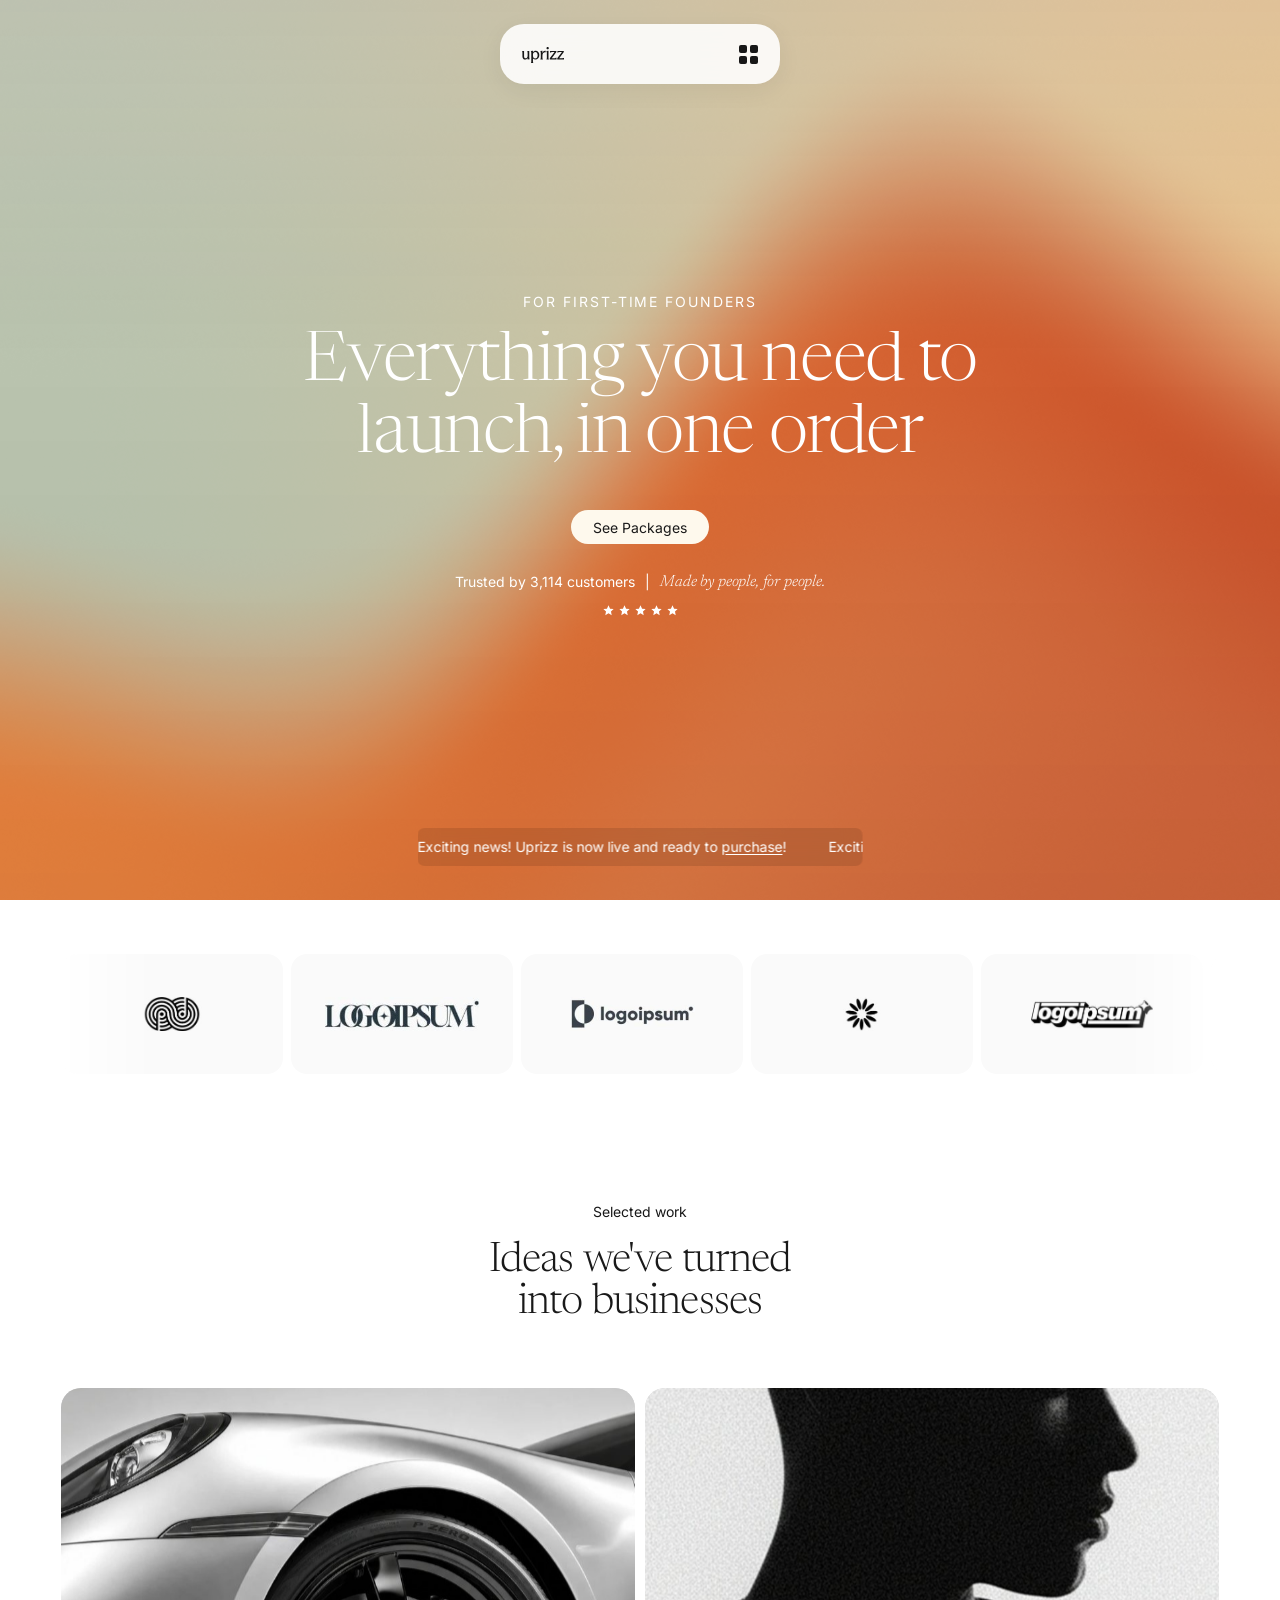
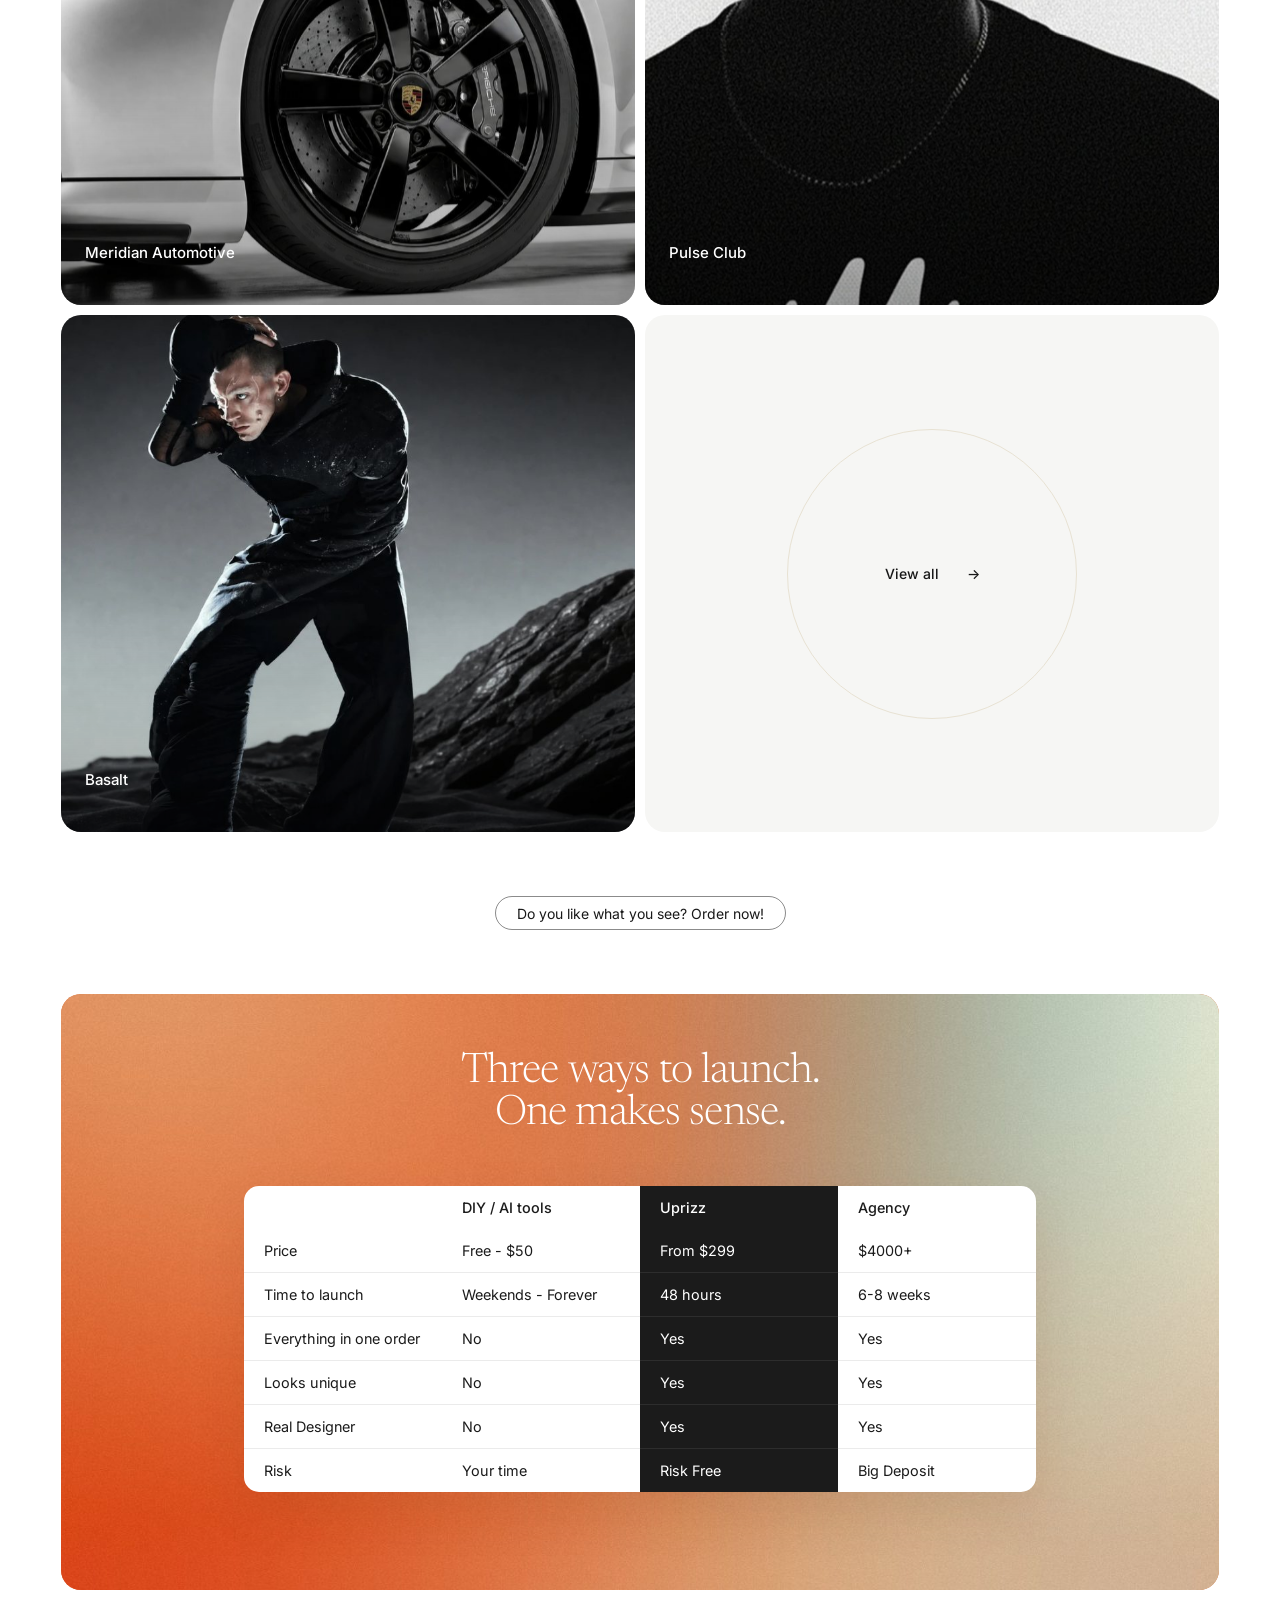
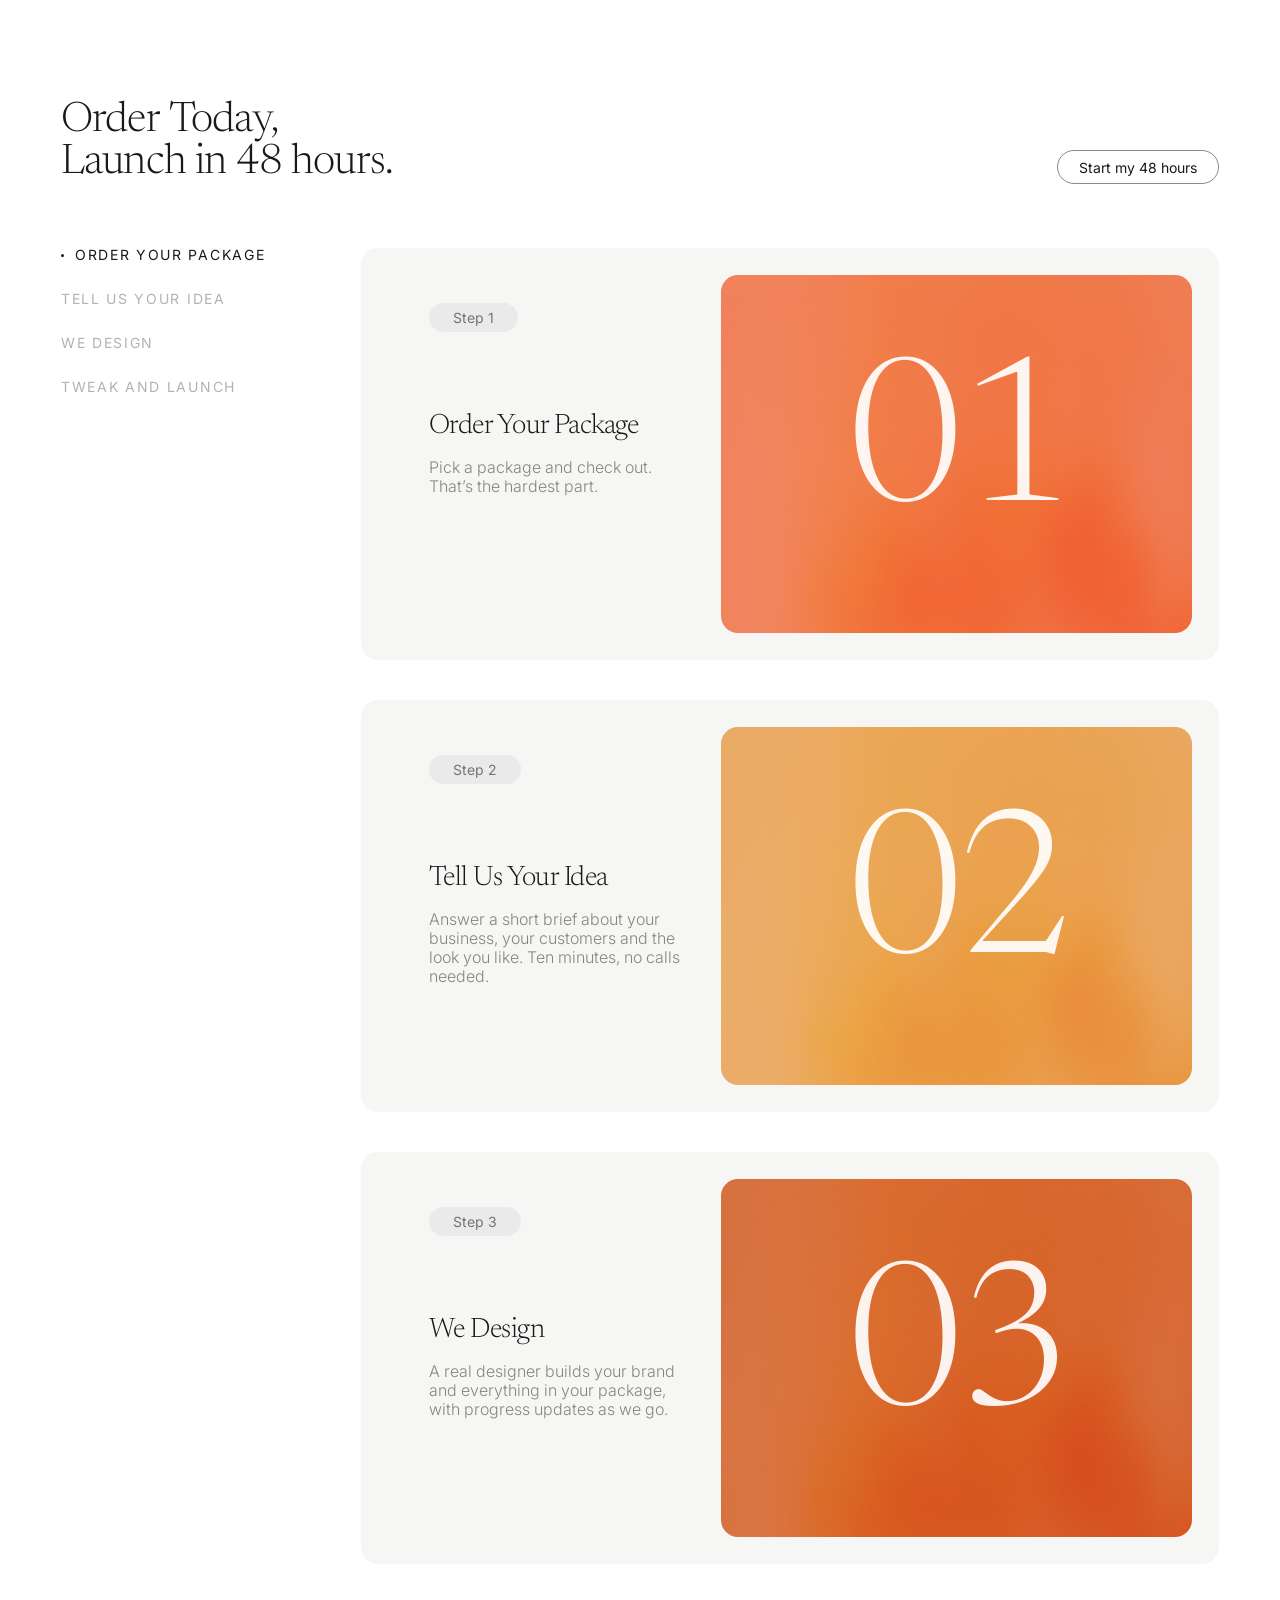
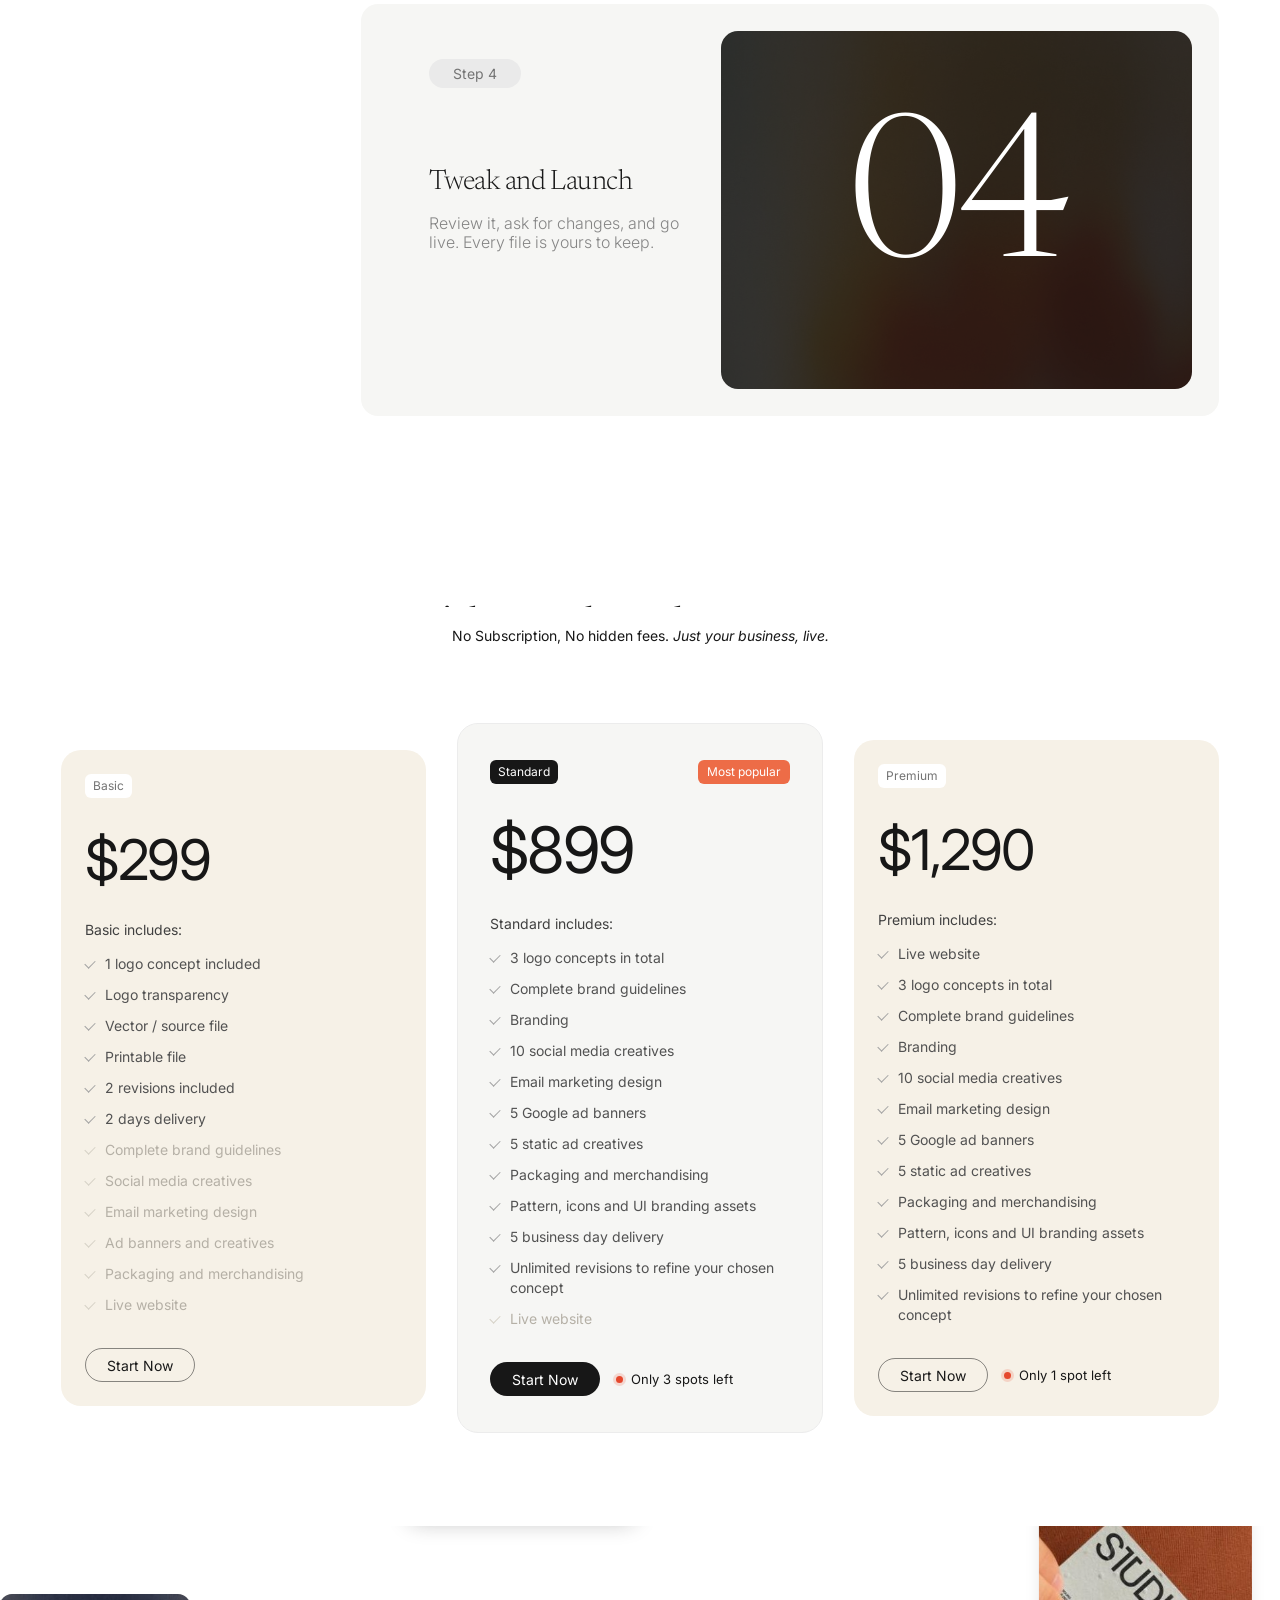
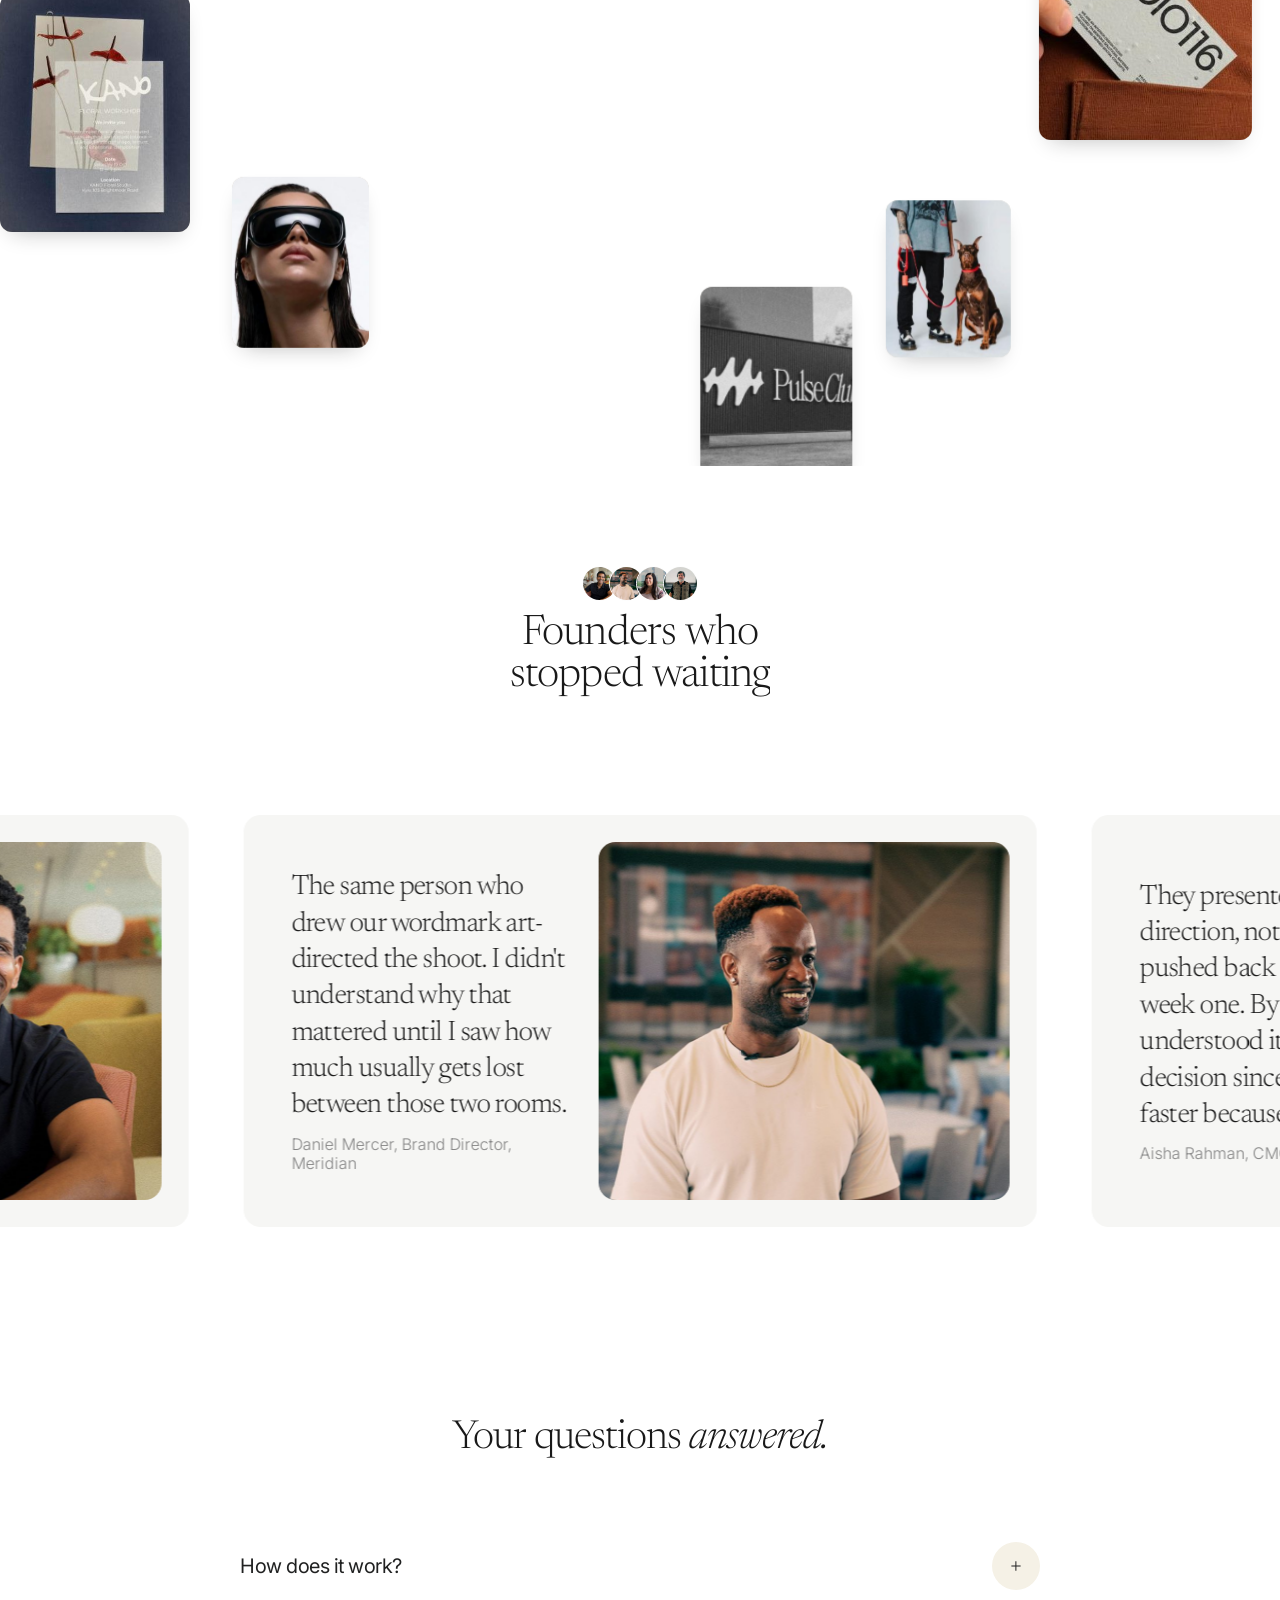
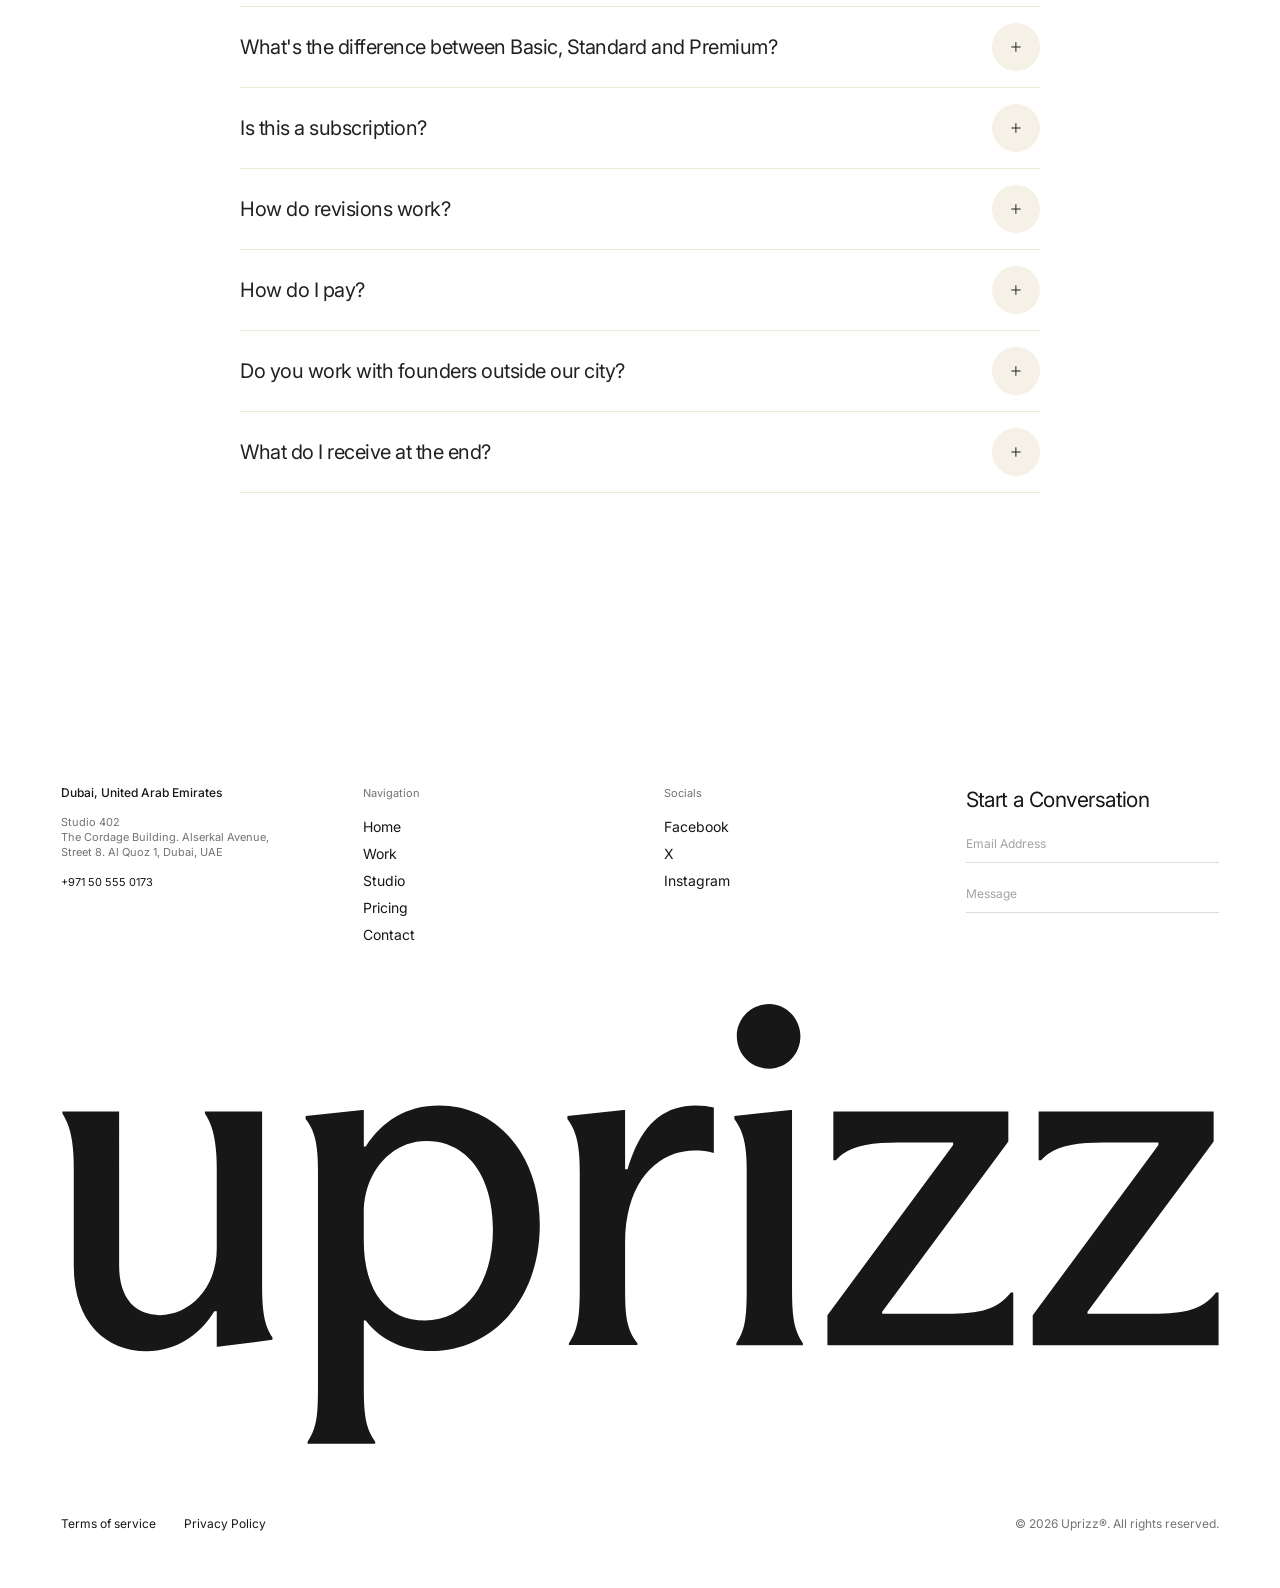
==== commit 7751cc09: "Cards and View all box: #f6f6f4 so they show on the white background Process steps, the Standard pri" ====
--- a/index.html
+++ b/index.html
@@ -42,7 +42,7 @@
 <link rel="preconnect" href="https://fonts.googleapis.com">
 <link rel="preconnect" href="https://fonts.gstatic.com" crossorigin>
 <link href="https://fonts.googleapis.com/css2?family=Inter:ital,wght@0,300;0,400;0,500;0,600;1,400&family=Newsreader:ital,opsz,wght@0,6..72,300;0,6..72,400;1,6..72,300&display=swap" rel="stylesheet">
-<link rel="stylesheet" href="css/style.css?v=bcac220b">
+<link rel="stylesheet" href="css/style.css?v=d7df96a0">
 <style>
 /* ---------- Uprizz logo (recolours with the text colour) ---------- */
 .brandmark{display:inline-block;height:.95em;aspect-ratio:248.52/94.51;vertical-align:-.2em;background:currentColor;
--- a/css/style.css
+++ b/css/style.css
@@ -22,7 +22,7 @@
   src:local("Suisse BP Int'l Medium"),local('SuisseBPIntl-Medium'),local("Suisse BP Int'l Antique"),local('Suisse Intl Medium'),local('SuisseIntl-Medium')}
 
 :root{
-  --bg:#ffffff; --card:#f6f1e7; --white:#fff; --ink:#171717; --ink2:#191919; --muted:#737373; --soft:#a3a3a3;
+  --bg:#ffffff; --card:#f6f1e7; --white:#fff; --tile:#f6f6f4; --ink:#171717; --ink2:#191919; --muted:#737373; --soft:#a3a3a3;
   --grey:#858585; --line:#e8e2d3; --chip:#eaeaea; --plus:#f4efdf; --accent:#ed6c47; --dark:#0b0b0b;
   --serif:'Uprizz Serif','Newsreader',Georgia,serif;
   --sans:'Uprizz Sans','Inter',system-ui,sans-serif;
@@ -173,7 +173,7 @@
 .proj .meta{position:absolute;left:24px;right:24px;bottom:22px;z-index:2;color:#fff;display:flex;justify-content:space-between;align-items:end;font-weight:500;font-size:15px}
 .proj .meta small{display:block;font-size:12px;font-weight:400;opacity:0;transform:translateY(8px);transition:.5s var(--ease);color:#e5e5e5}
 @media (hover:hover){.proj:hover .meta small{opacity:1;transform:none}}
-.see{background:var(--card);border-radius:20px;display:grid;place-items:center;aspect-ratio:1.11}
+.see{background:var(--tile);border-radius:20px;display:grid;place-items:center;aspect-ratio:1.11}
 .see a{width:290px;height:290px;border-radius:50%;border:1px solid var(--line);display:flex;align-items:center;justify-content:center;gap:28px;font-weight:500;transition:background .5s var(--ease),color .5s,transform .6s var(--ease)}
 .see a:hover{background:var(--ink);color:#fafafa;transform:scale(1.04)}
 .center-cta{display:flex;justify-content:center;margin-top:64px}
@@ -206,7 +206,7 @@
 .pr-nav button.on i{width:3px;margin-right:11px}
 .pr-card{position:sticky;top:var(--stick);height:412px;margin-bottom:40px}
 .pr-card:last-child{margin-bottom:0}
-.pr-in{height:100%;background:#fff;border-radius:17px;display:grid;grid-template-columns:1fr 471px;gap:27px;padding:27px}
+.pr-in{height:100%;background:var(--tile);border-radius:17px;display:grid;grid-template-columns:1fr 471px;gap:27px;padding:27px}
 .pr-txt{padding:28px 0 0 41px;display:flex;flex-direction:column;align-items:flex-start}
 .pr-txt h3{font-family:var(--serif);font-weight:300;font-size:28px;line-height:42px;letter-spacing:-.02em;color:var(--ink2);margin-top:73px}
 .pr-txt p{font-weight:300;font-size:16px;line-height:19px;color:var(--grey);max-width:290px;margin-top:11px}
@@ -248,7 +248,7 @@
 .spots i{width:7px;height:7px;border-radius:50%;background:#e5482d;box-shadow:0 0 0 3px rgba(229,72,45,.18);animation:spotPulse 1.8s ease-in-out infinite}
 @keyframes spotPulse{50%{box-shadow:0 0 0 6px rgba(229,72,45,0)}}
 /* the most popular plan: bigger card */
-.plan.pop{background:#fff;padding:36px 32px;margin:-28px 0;outline:1px solid rgba(23,23,23,.08)}
+.plan.pop{background:var(--tile);padding:36px 32px;margin:-28px 0;outline:1px solid rgba(23,23,23,.08)}
 .plan.pop .price b{font-size:64px;line-height:68px}
 .plan.pop .cta{background:var(--ink);color:#fff}
 .plan.pop .cta:hover{background:#000}
@@ -285,7 +285,7 @@
 .t-track.nt{transition:none}
 .t-slide{flex:none;width:var(--tw,872px)}
 /* Testimonial card, as designed in Figma: 872x412 white card, quote left, 411x358 photo right */
-.t-card{height:412px;background:#fff;border-radius:17px;display:grid;grid-template-columns:minmax(0,1fr) 411px;gap:27px;padding:27px}
+.t-card{height:412px;background:var(--tile);border-radius:17px;display:grid;grid-template-columns:minmax(0,1fr) 411px;gap:27px;padding:27px}
 .t-txt{padding:0 0 0 21px;display:flex;flex-direction:column;justify-content:center;gap:11px}
 .t-txt blockquote{font-family:var(--serif);font-weight:300;font-size:28px;line-height:1.3;letter-spacing:-.02em;color:var(--ink2)}
 .t-by{font-weight:300;font-size:16px;line-height:19px;color:var(--grey)}
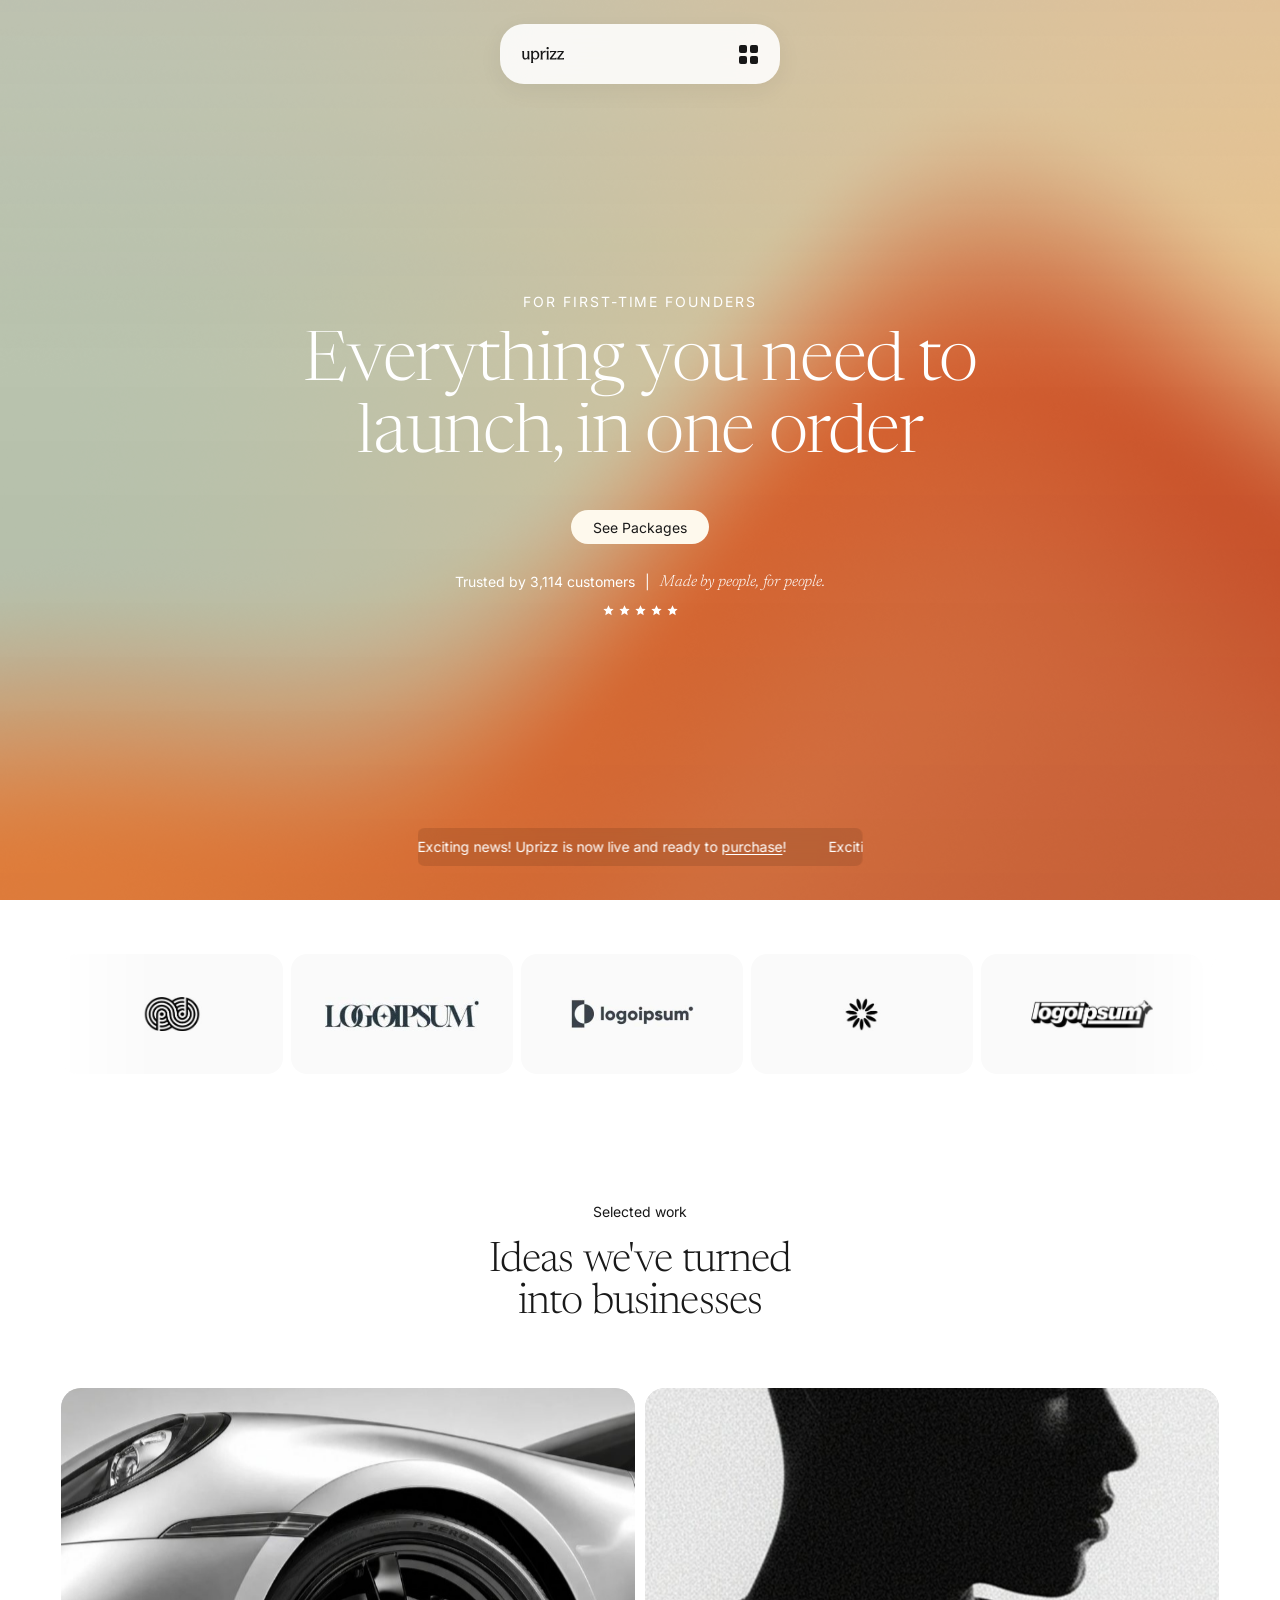
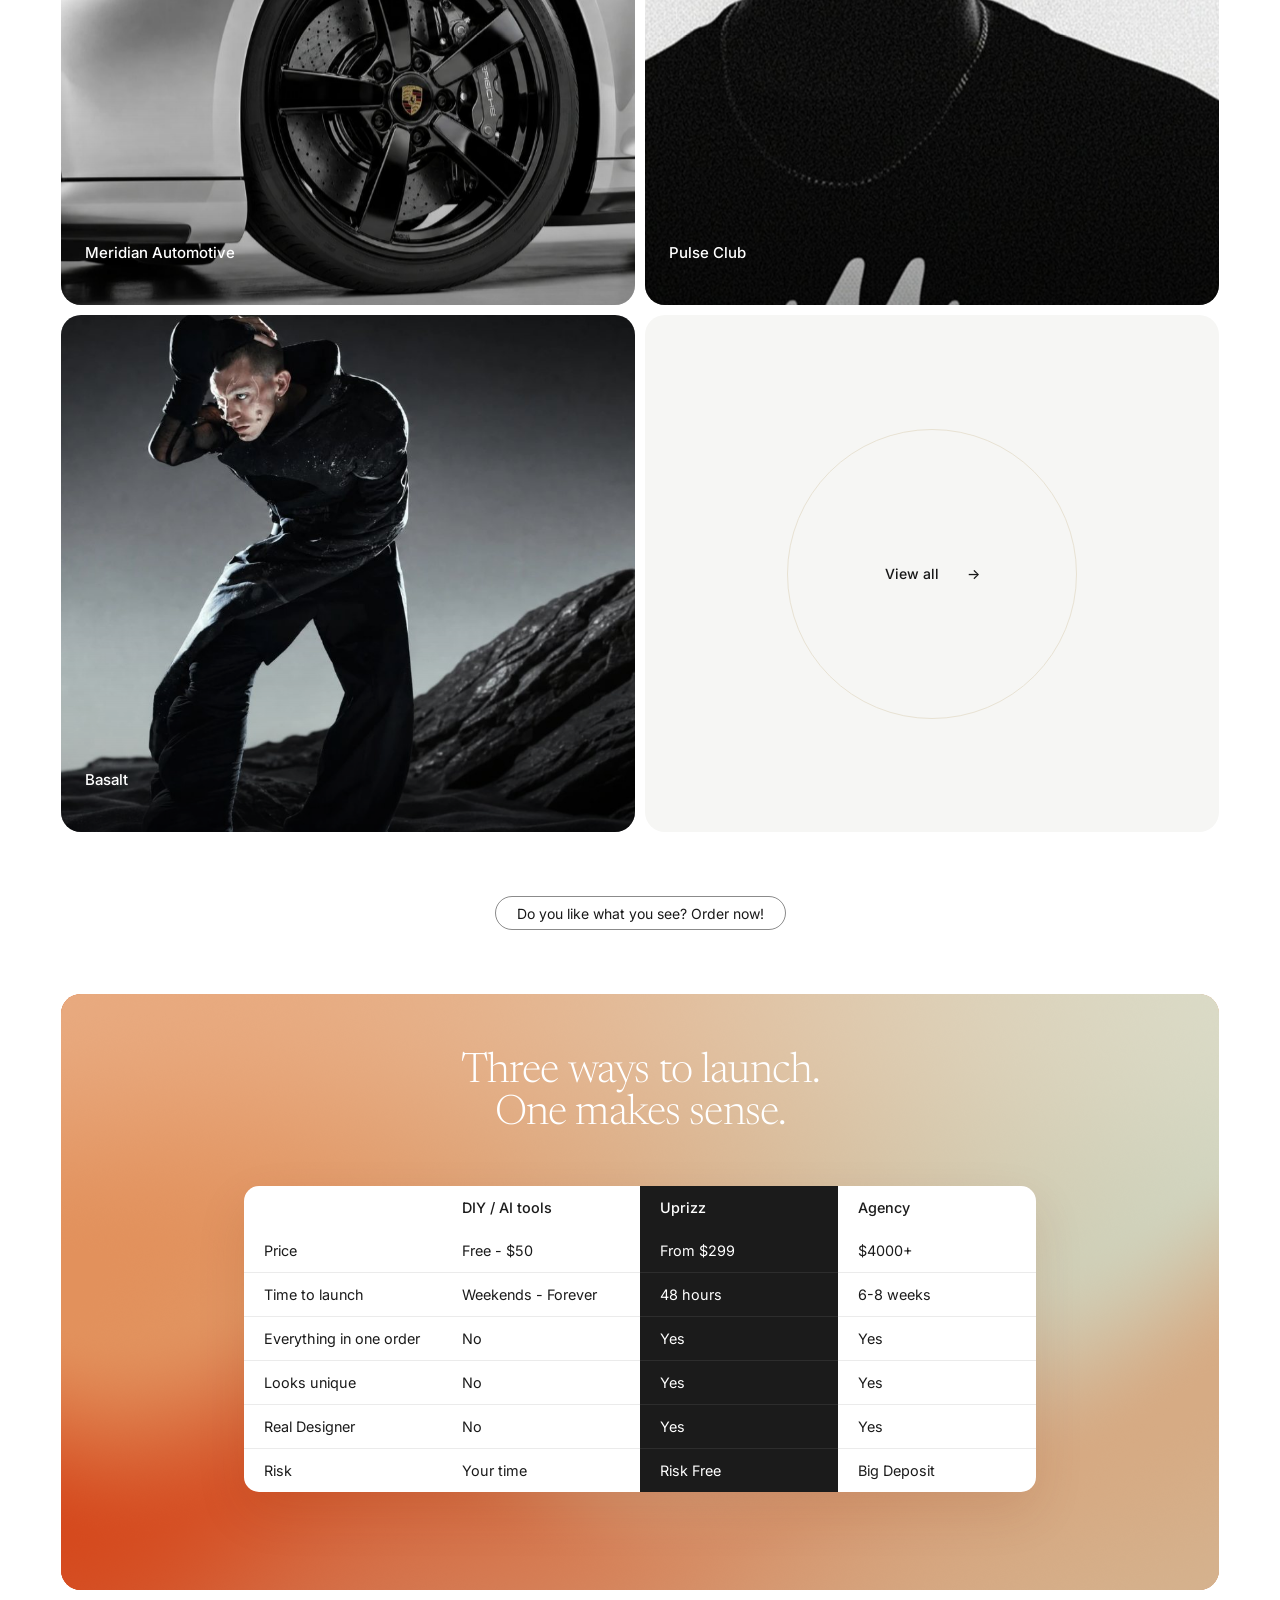
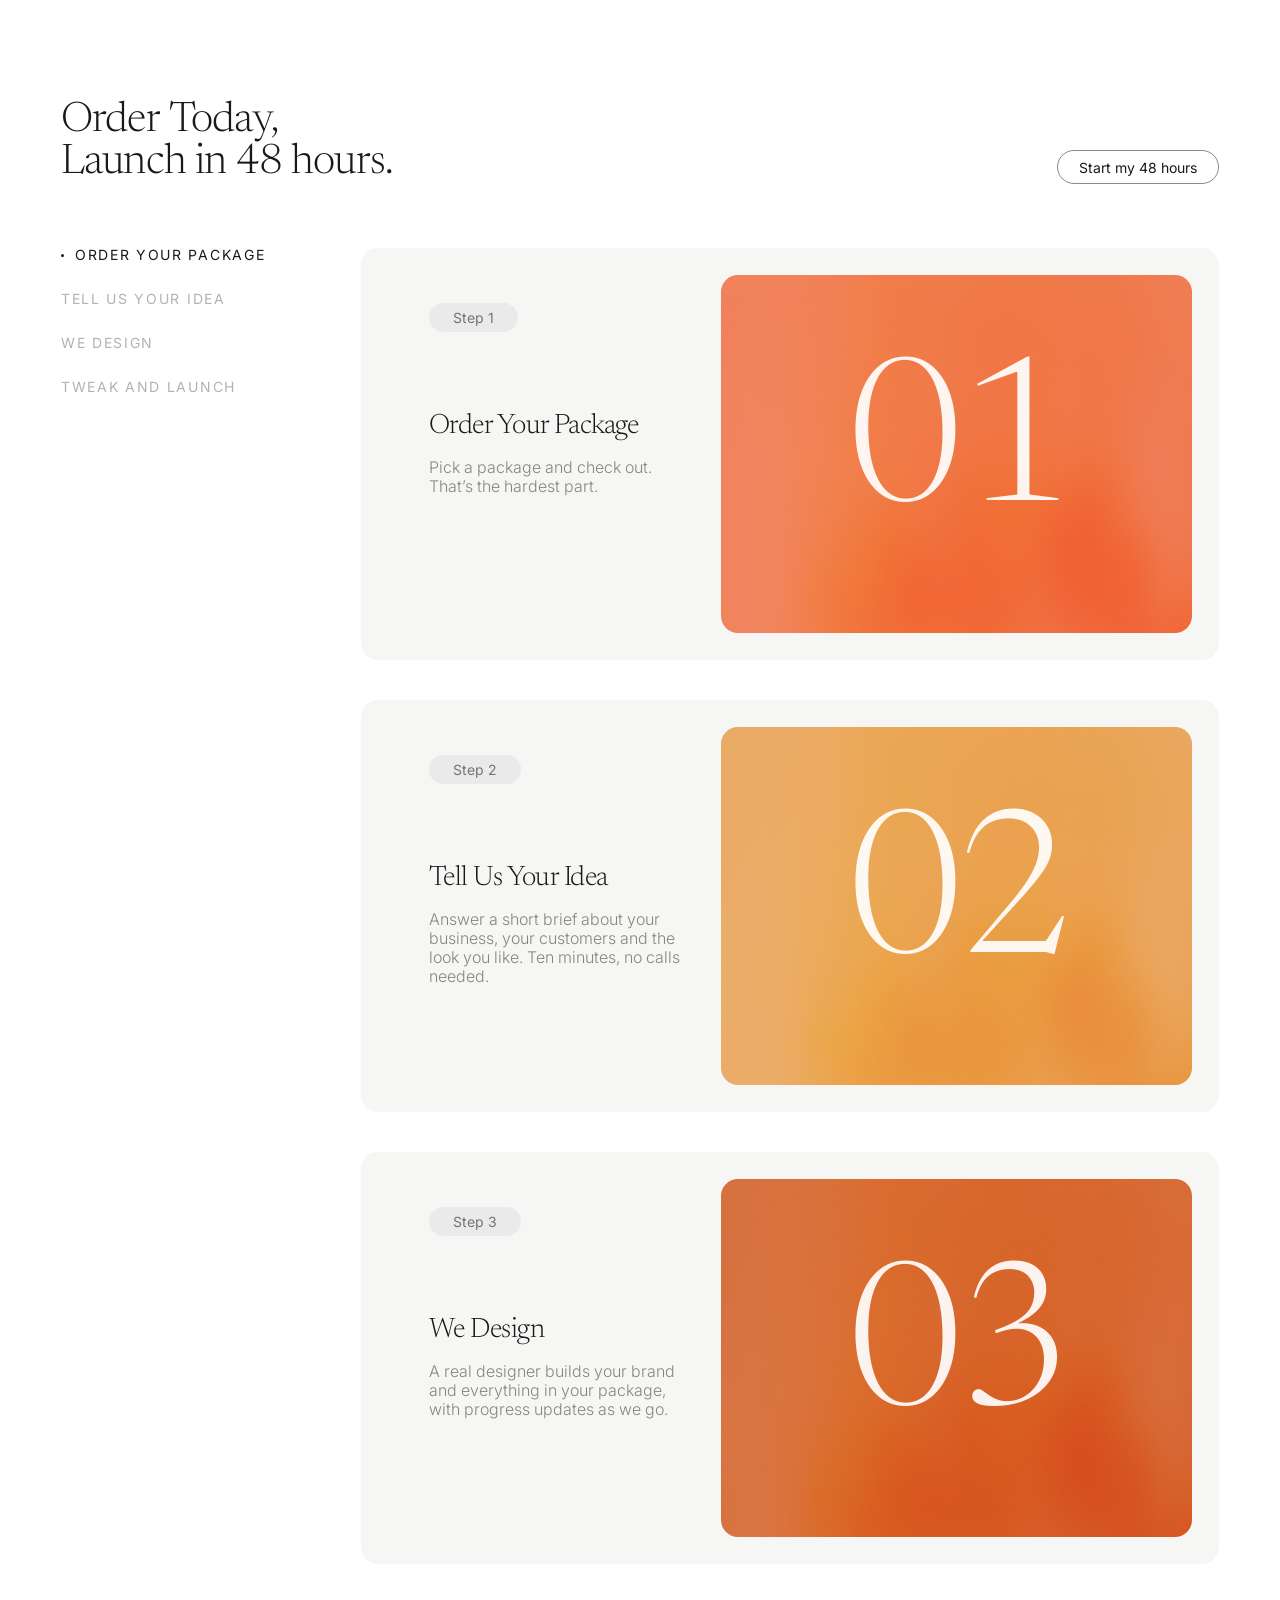
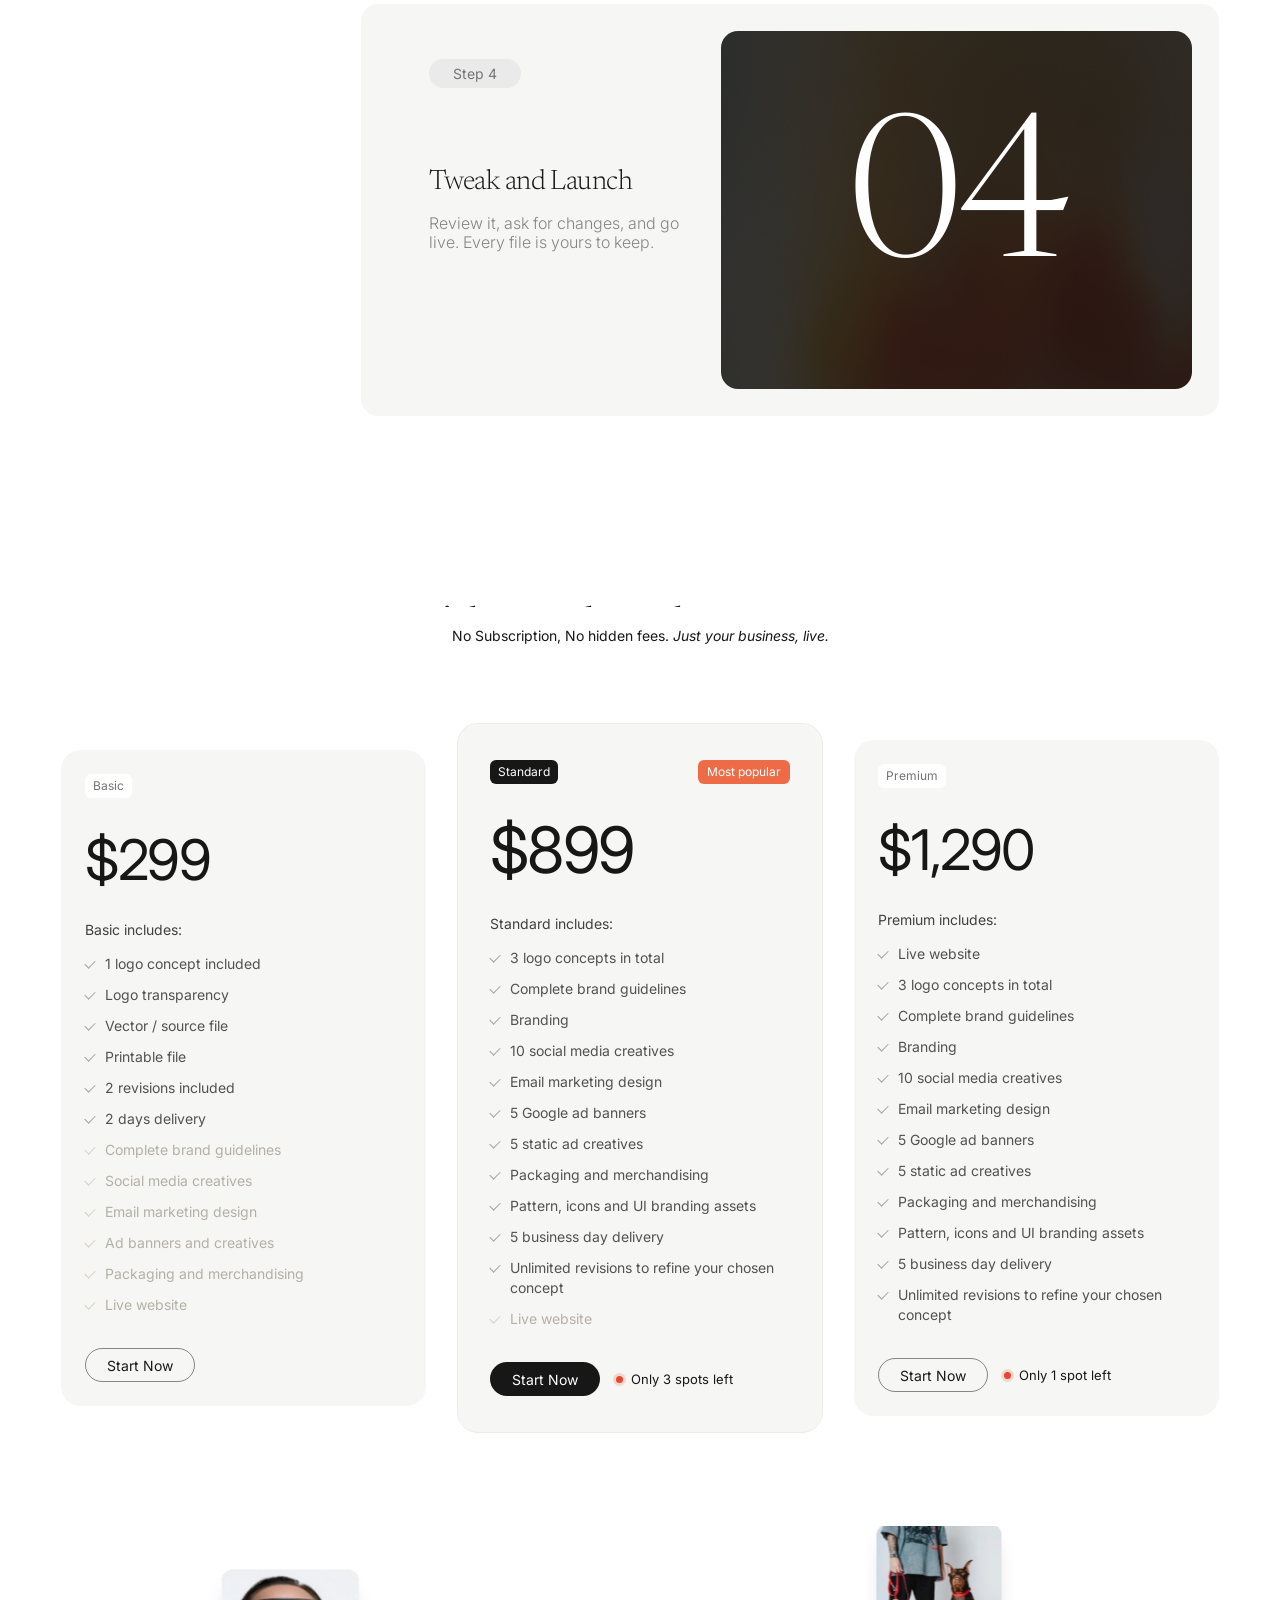
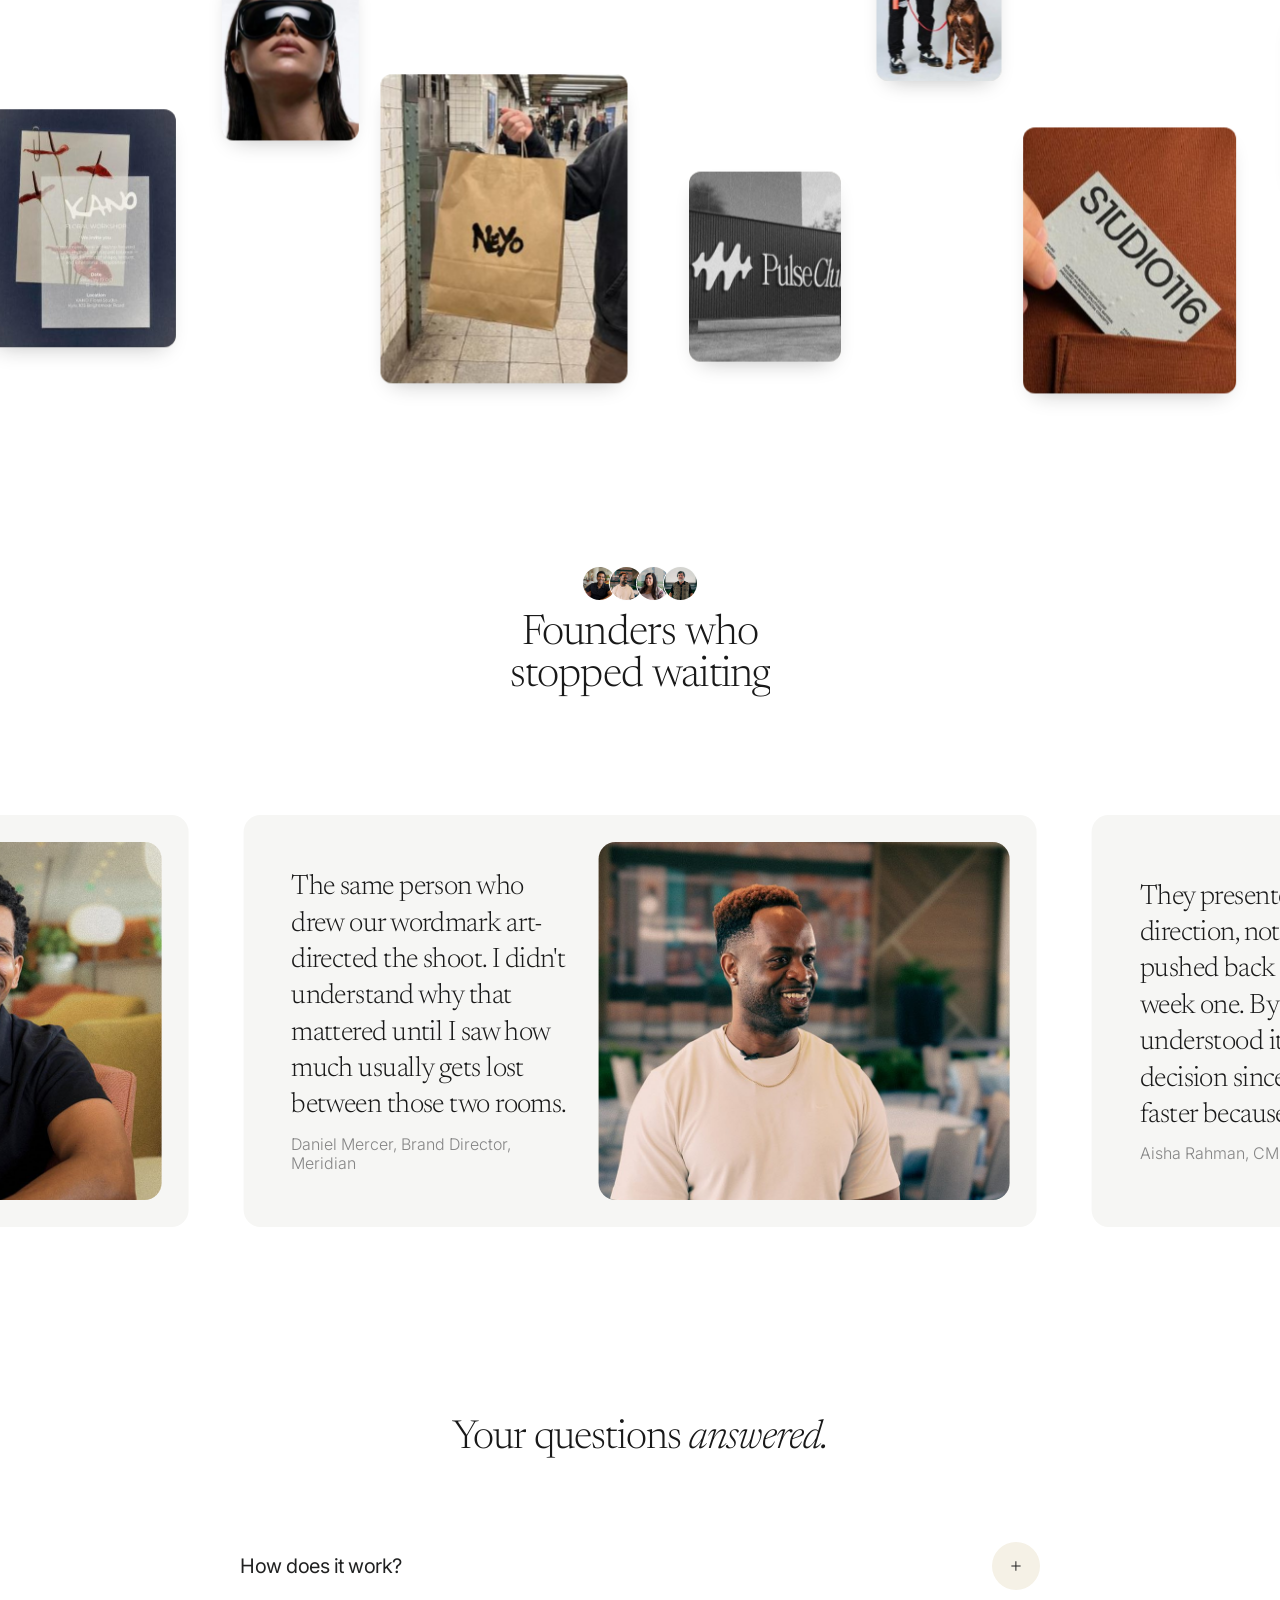
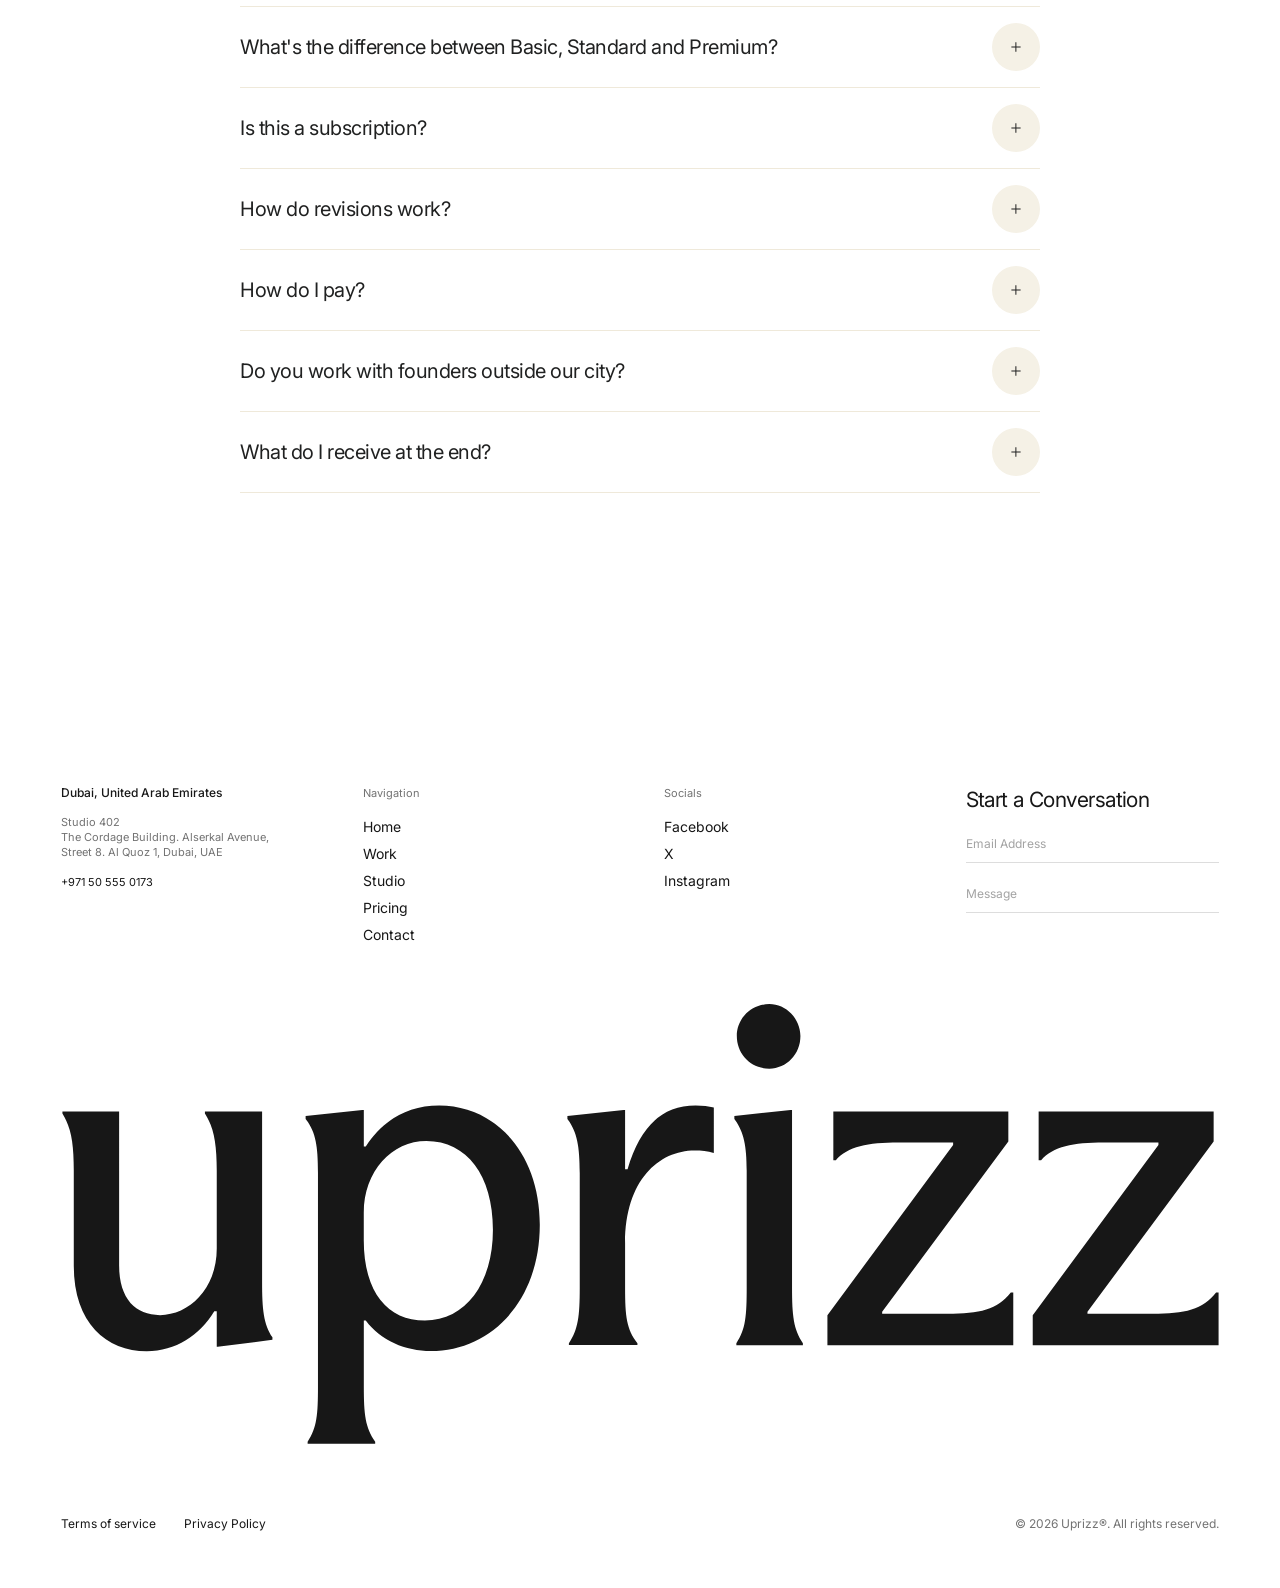
==== commit 15c0c1f3: "Basic and Premium pricing cards: #f6f6f4 to match Co-Authored-By: Claude Opus 5.5 <noreply@anthropic" ====
--- a/index.html
+++ b/index.html
@@ -42,7 +42,7 @@
 <link rel="preconnect" href="https://fonts.googleapis.com">
 <link rel="preconnect" href="https://fonts.gstatic.com" crossorigin>
 <link href="https://fonts.googleapis.com/css2?family=Inter:ital,wght@0,300;0,400;0,500;0,600;1,400&family=Newsreader:ital,opsz,wght@0,6..72,300;0,6..72,400;1,6..72,300&display=swap" rel="stylesheet">
-<link rel="stylesheet" href="css/style.css?v=d7df96a0">
+<link rel="stylesheet" href="css/style.css?v=13aff5f2">
 <style>
 /* ---------- Uprizz logo (recolours with the text colour) ---------- */
 .brandmark{display:inline-block;height:.95em;aspect-ratio:248.52/94.51;vertical-align:-.2em;background:currentColor;
--- a/css/style.css
+++ b/css/style.css
@@ -224,7 +224,7 @@
 .pricing .sub{font-size:14px;color:var(--ink)}
 .pricing .sub em{font-style:italic}
 .plans{display:grid;grid-template-columns:repeat(3,1fr);gap:32px;align-items:center}
-.plan{background:var(--card);border-radius:20px;padding:24px;display:flex;flex-direction:column;min-height:550px;transition:transform .6s var(--ease),box-shadow .6s var(--ease)}
+.plan{background:var(--tile);border-radius:20px;padding:24px;display:flex;flex-direction:column;min-height:550px;transition:transform .6s var(--ease),box-shadow .6s var(--ease)}
 .plan:hover{transform:translateY(-4px)}
 .tag{align-self:flex-start;background:var(--bg);color:var(--muted);border-radius:6px;padding:4px 8px;font-size:12px;line-height:16px}
 .tag.blk{background:var(--ink);color:#fff}
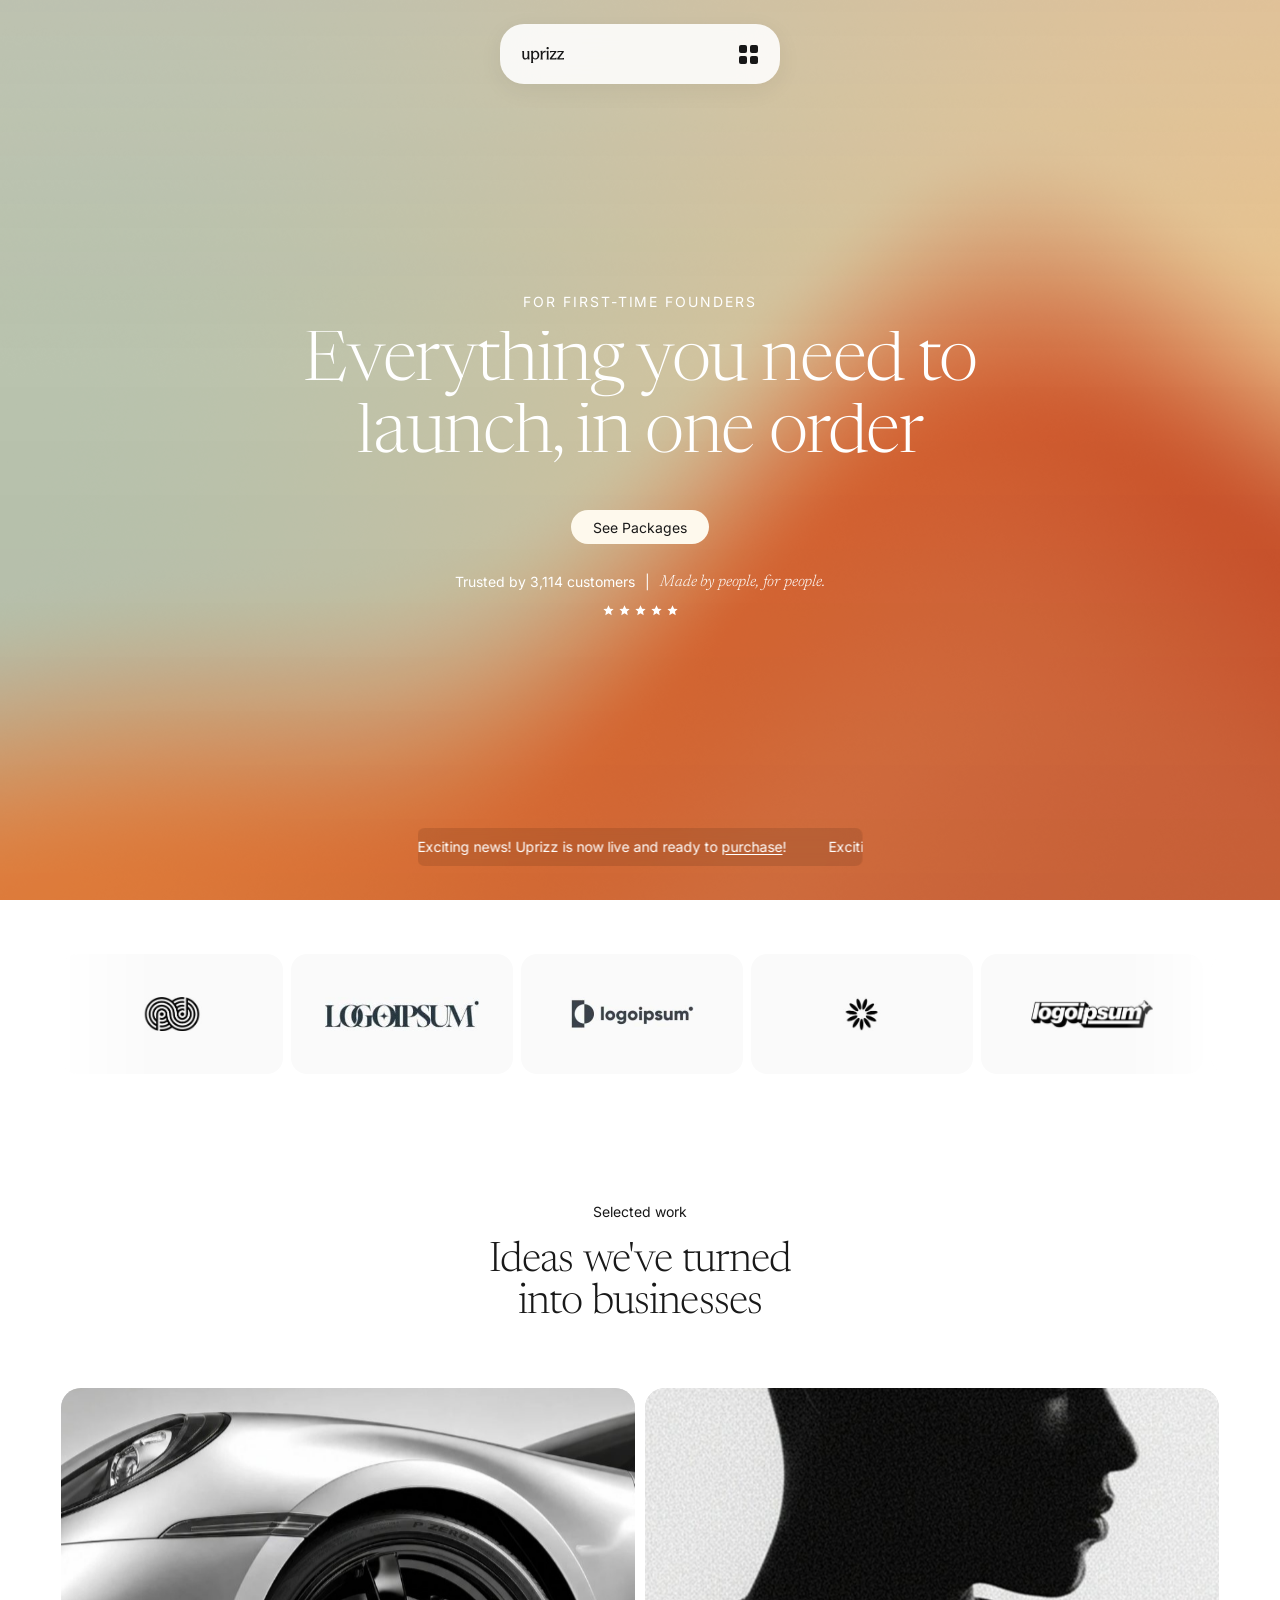
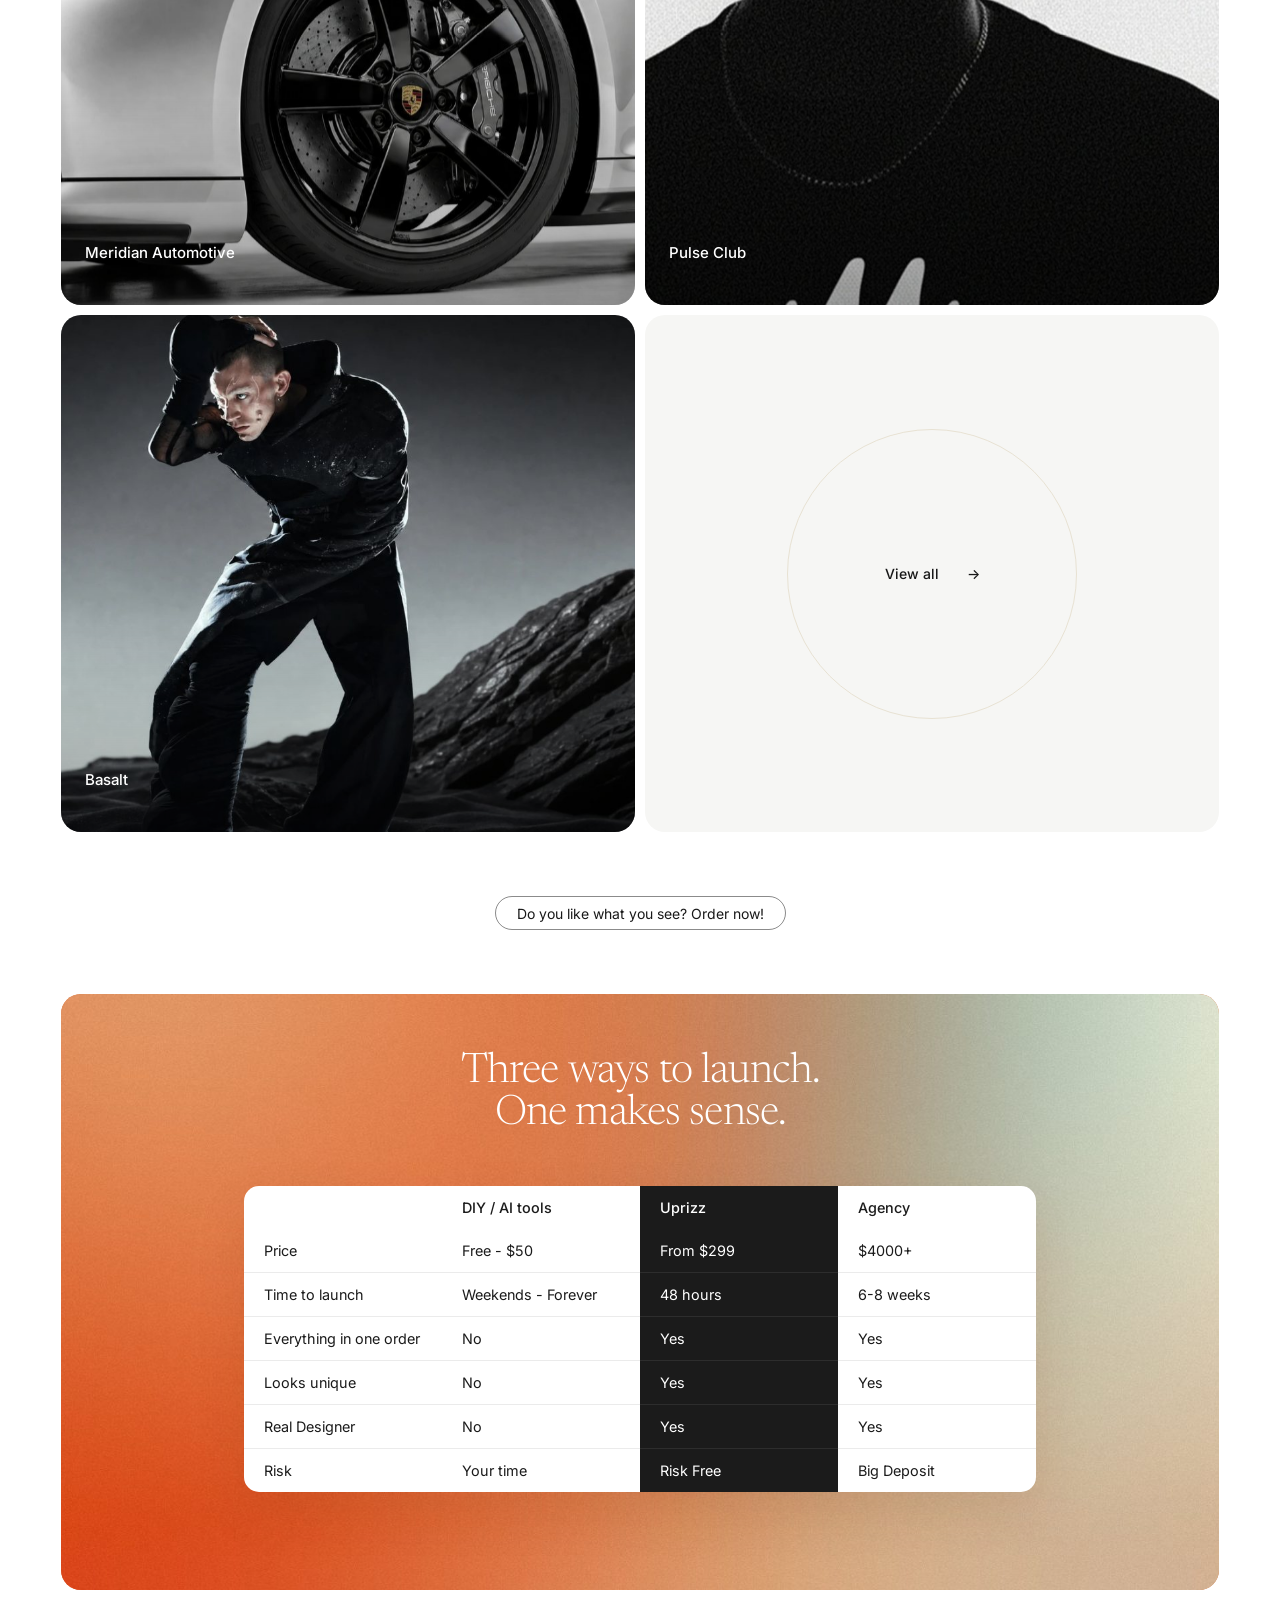
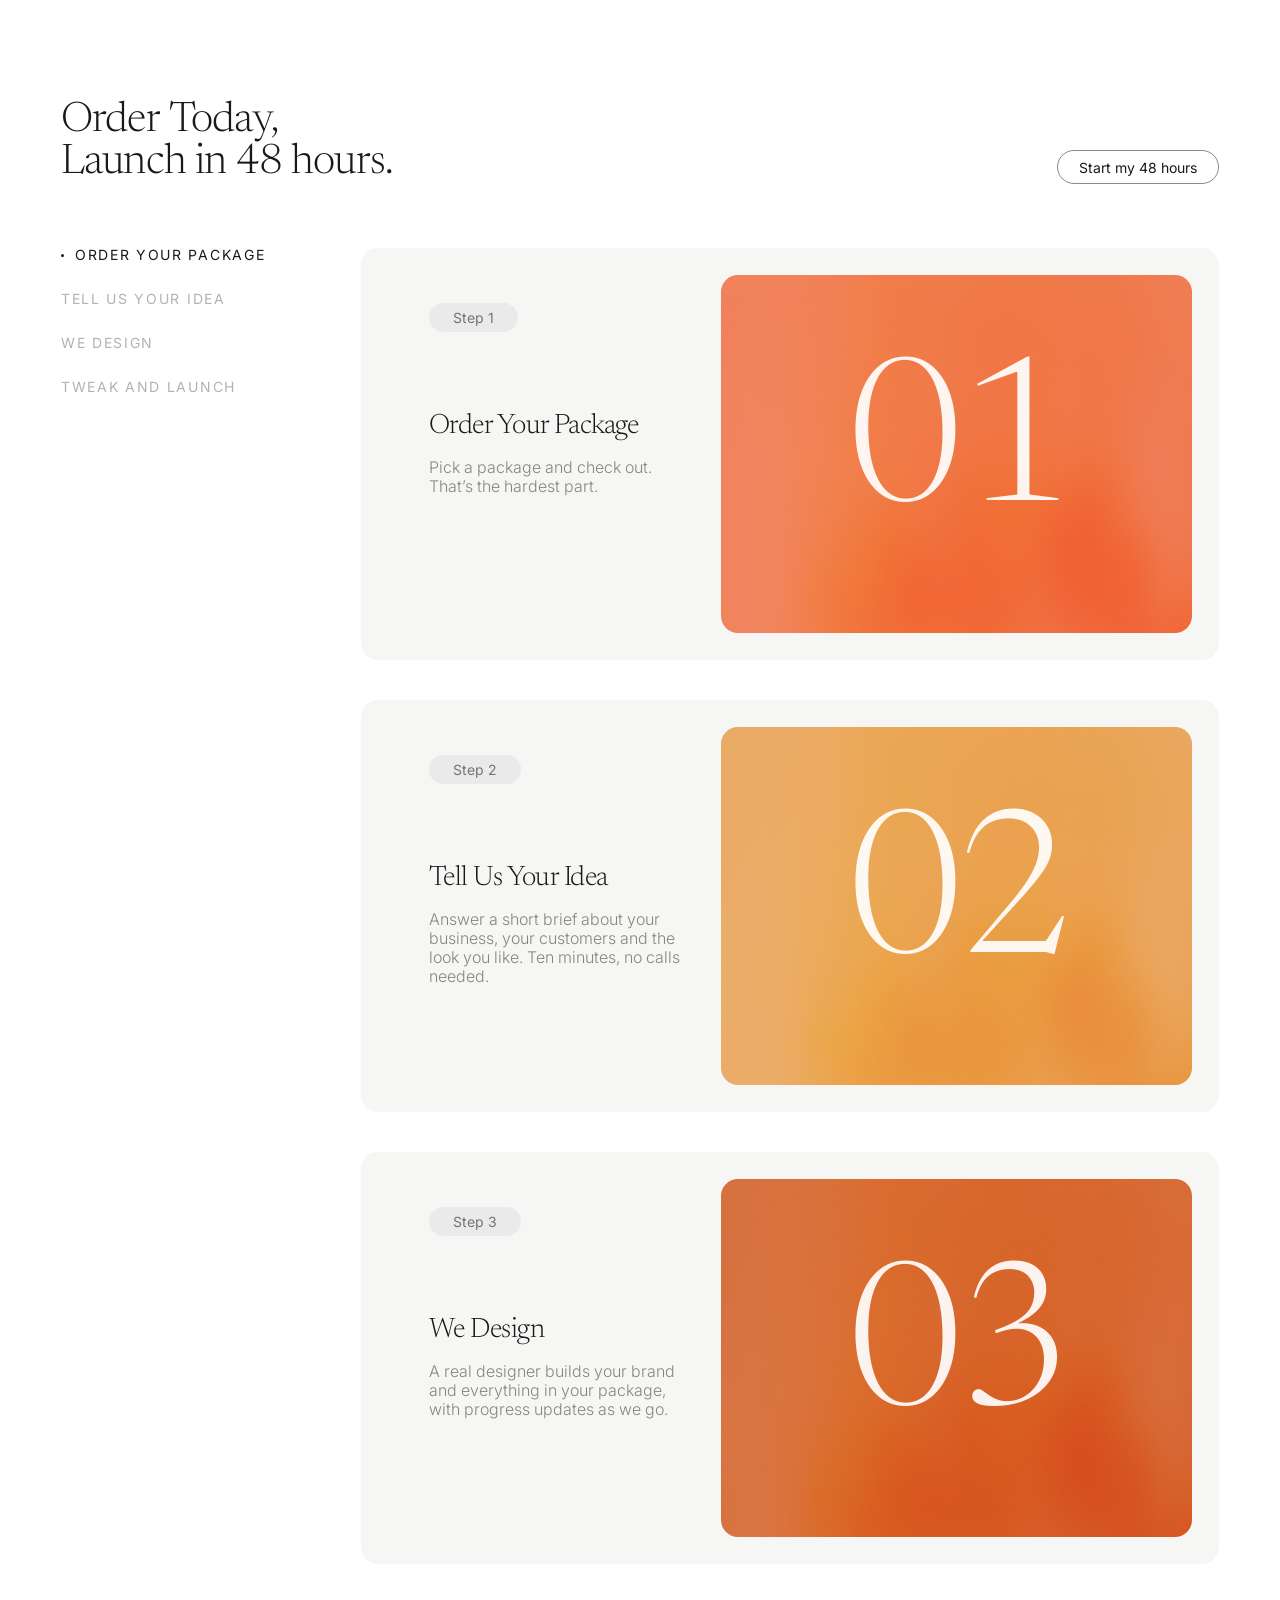
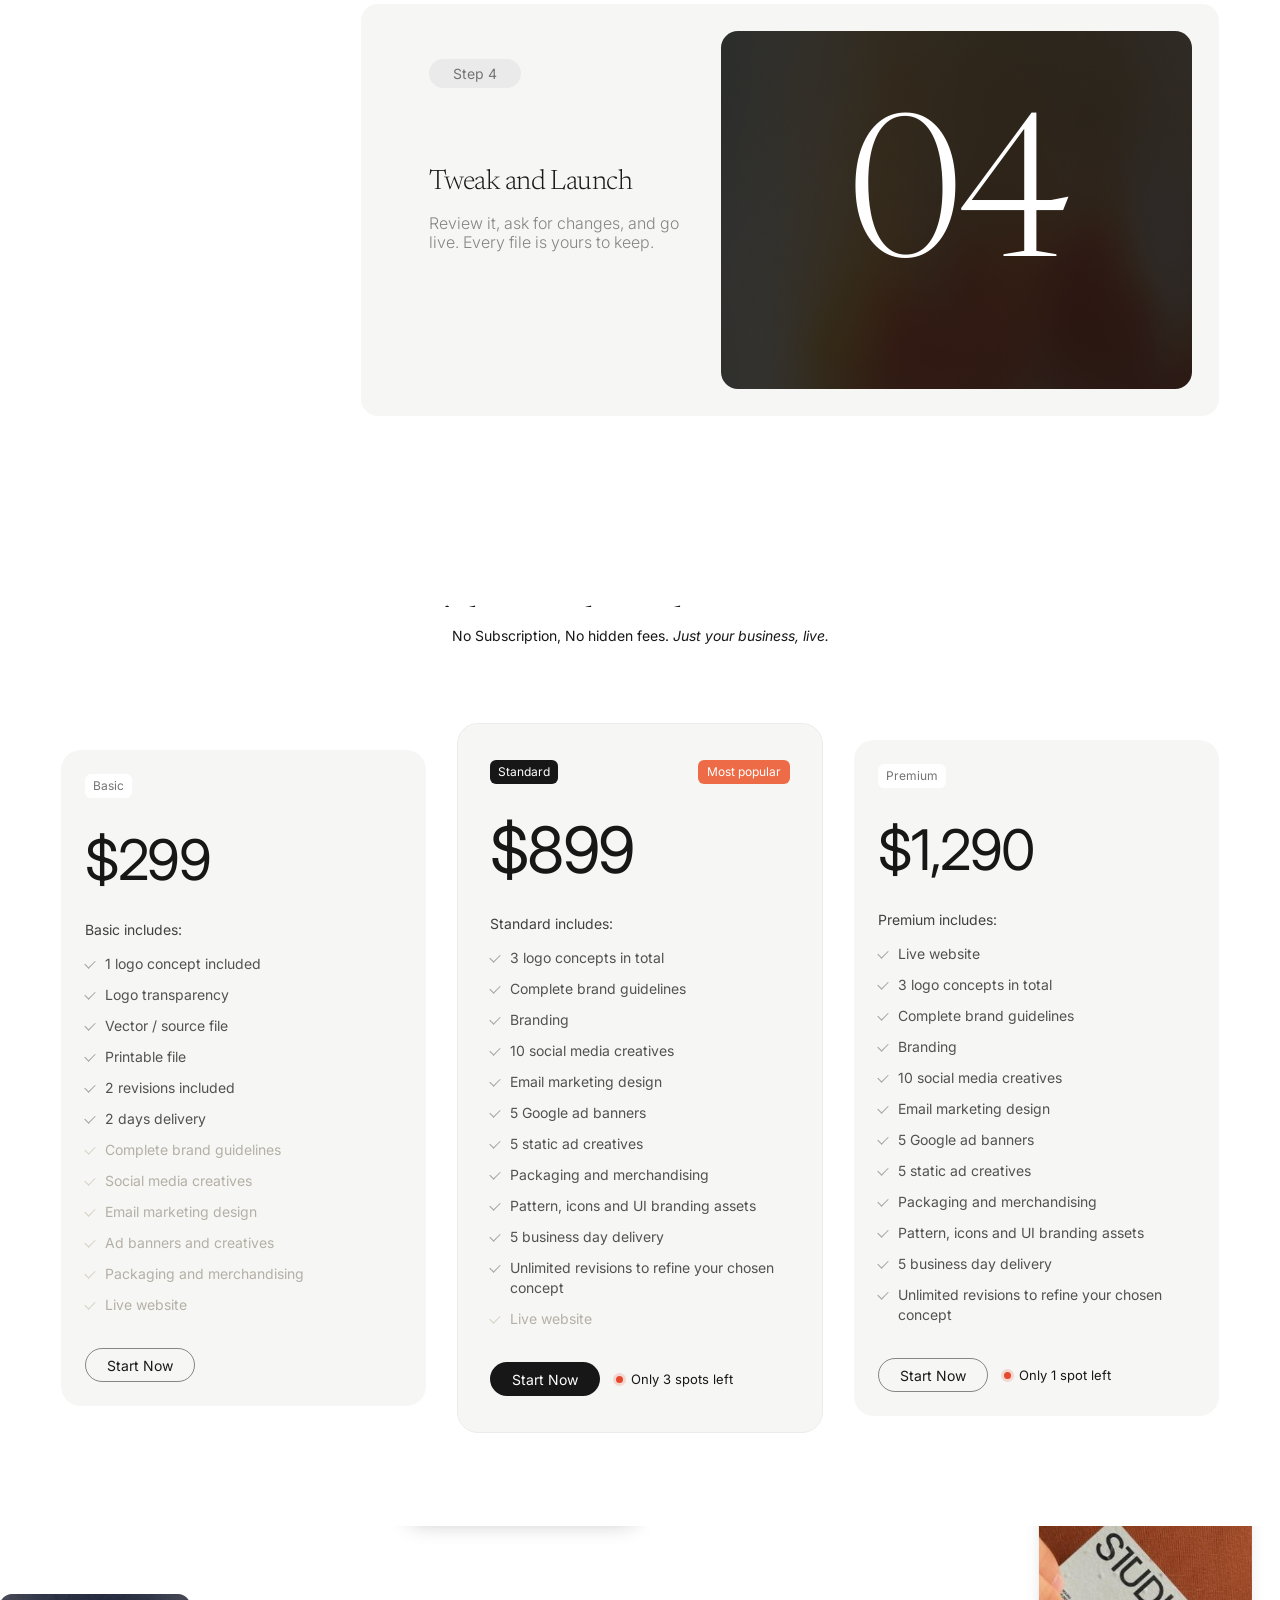
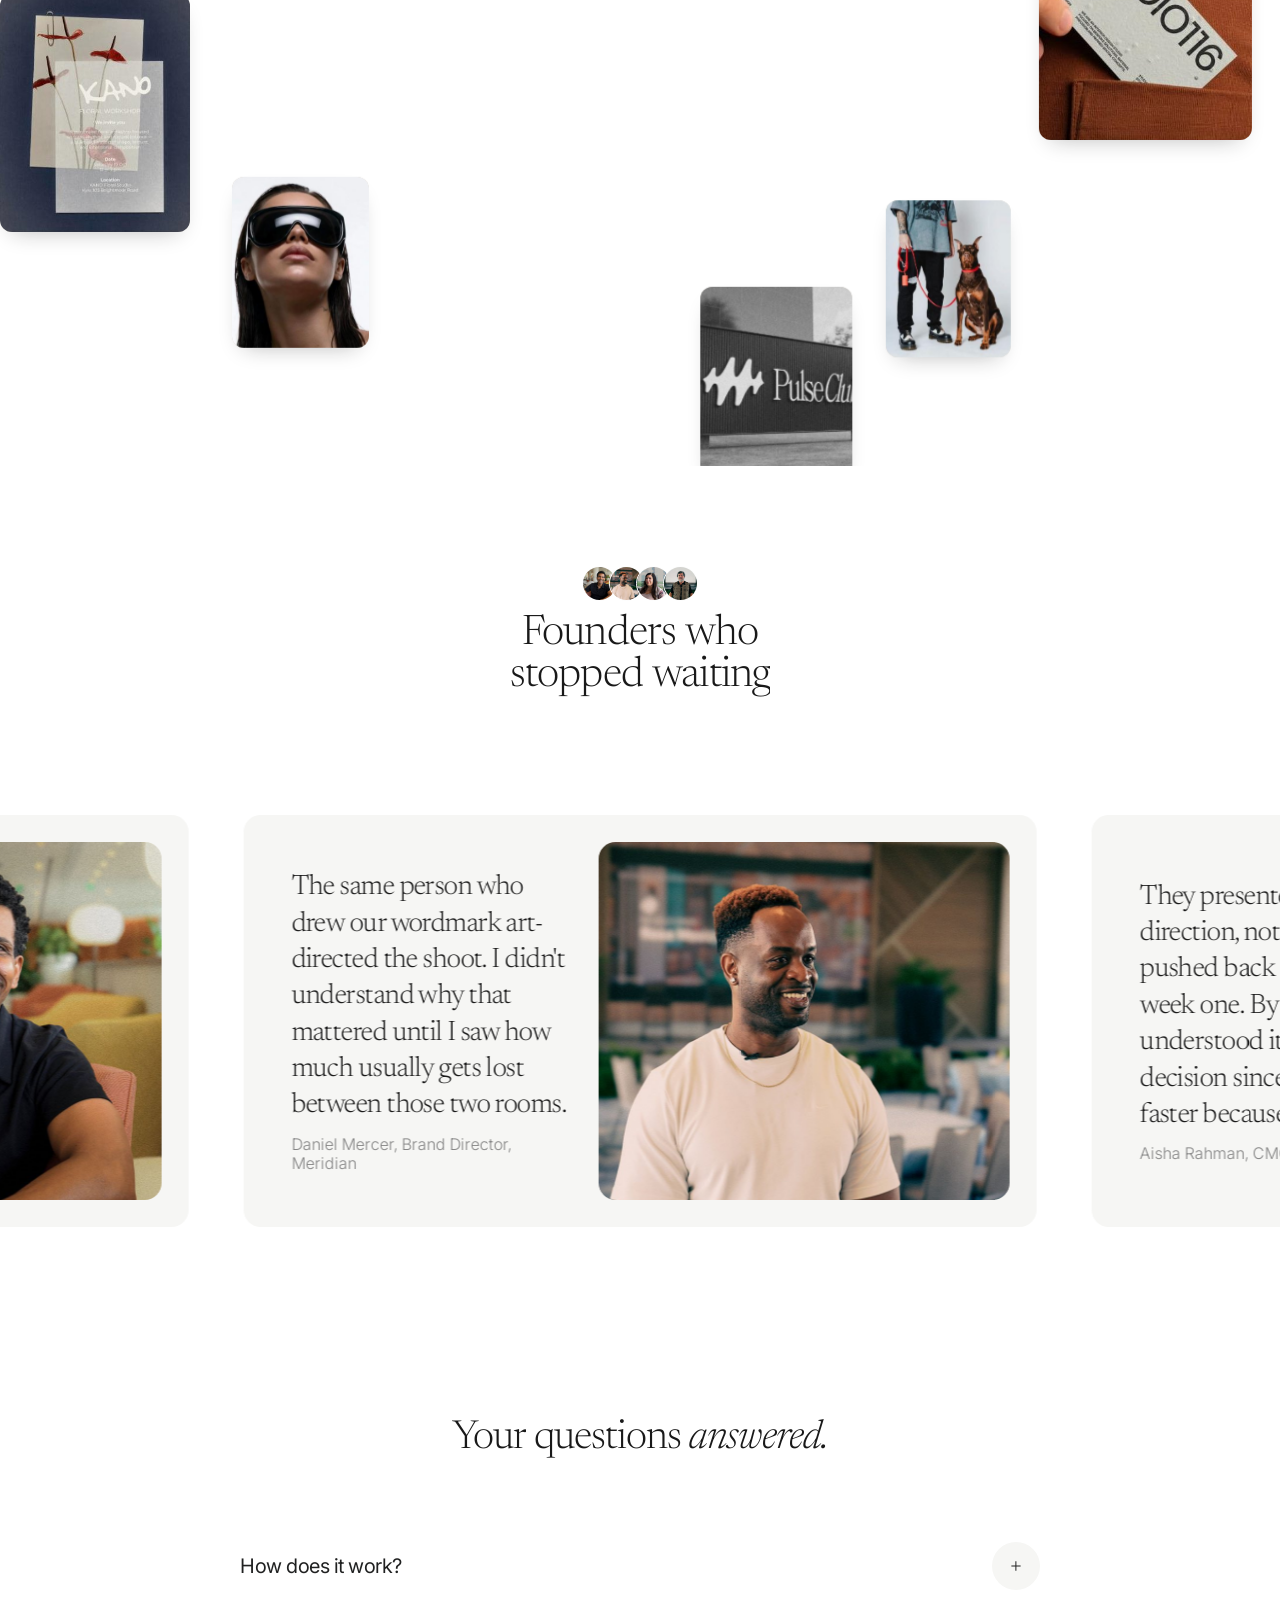
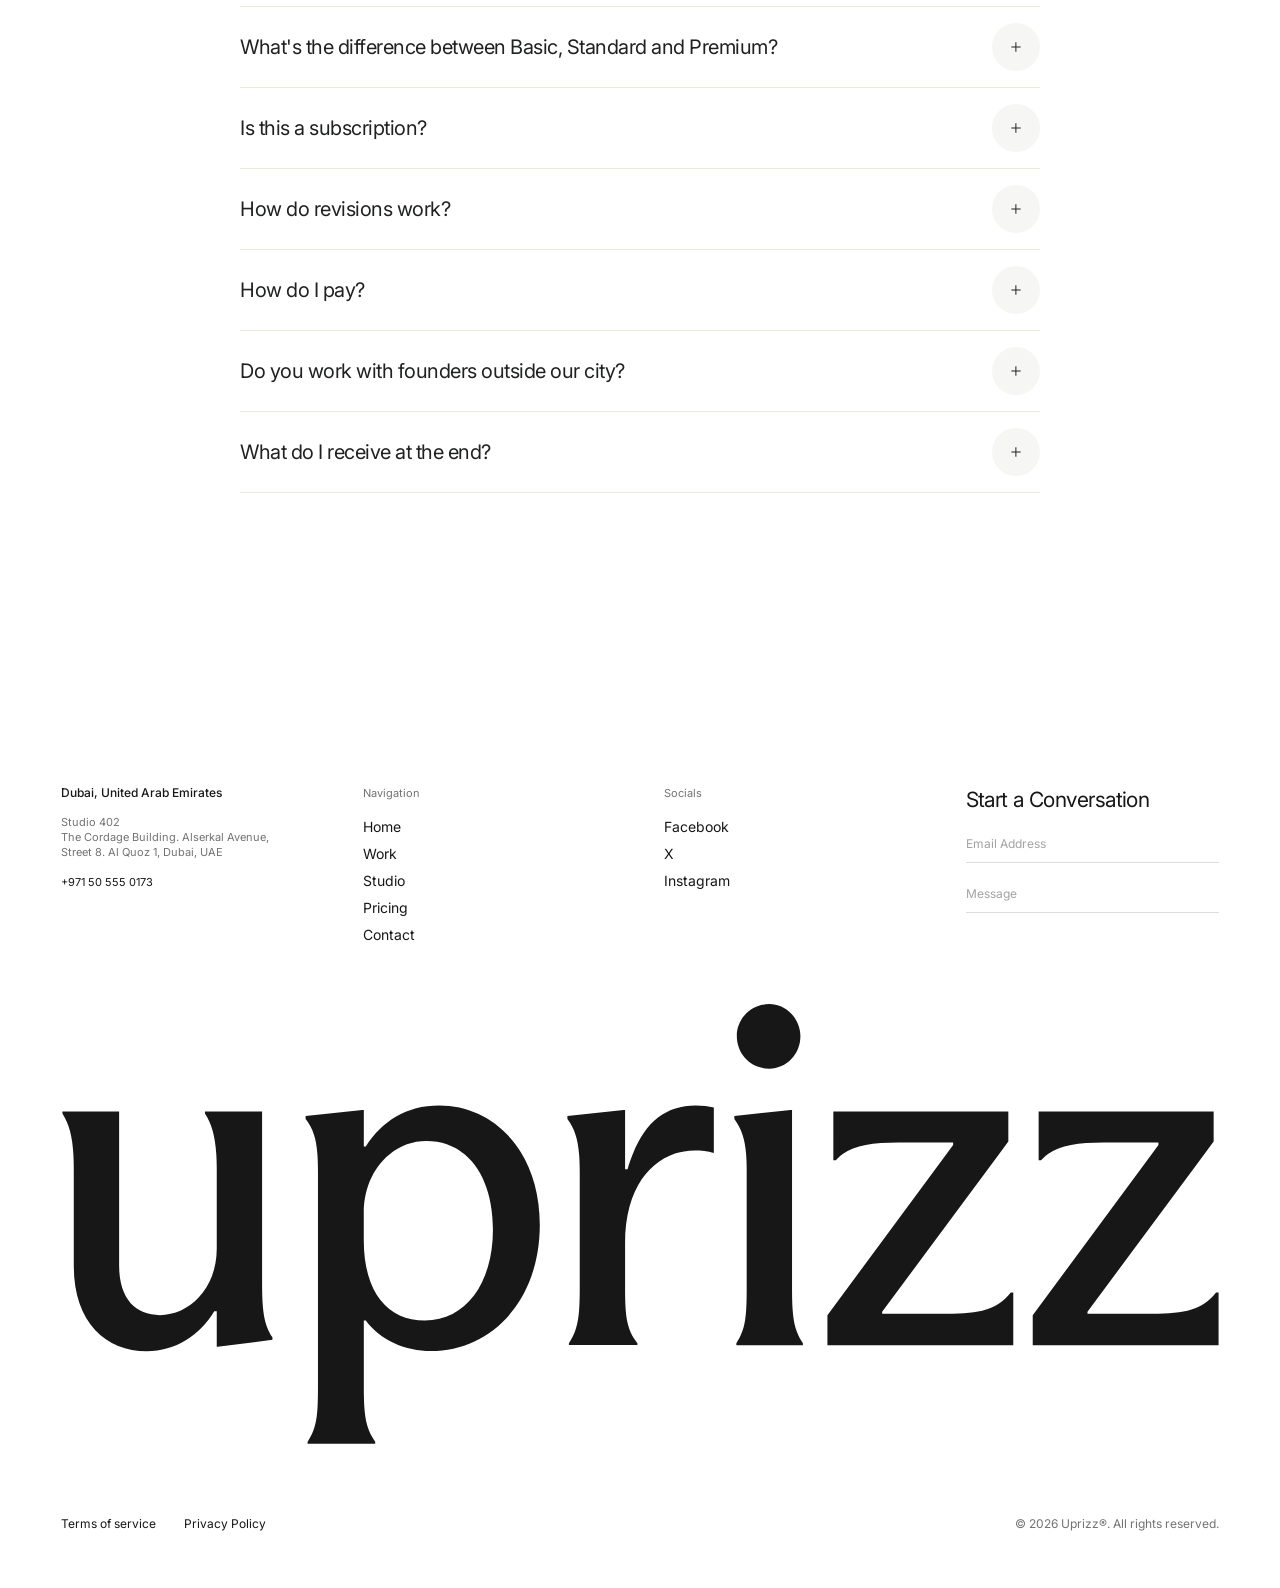
==== commit d1850256: "FAQ plus buttons: #f6f6f4 (slightly darker grey when open) Co-Authored-By: Claude Opus 5.5 <noreply@" ====
--- a/index.html
+++ b/index.html
@@ -42,7 +42,7 @@
 <link rel="preconnect" href="https://fonts.googleapis.com">
 <link rel="preconnect" href="https://fonts.gstatic.com" crossorigin>
 <link href="https://fonts.googleapis.com/css2?family=Inter:ital,wght@0,300;0,400;0,500;0,600;1,400&family=Newsreader:ital,opsz,wght@0,6..72,300;0,6..72,400;1,6..72,300&display=swap" rel="stylesheet">
-<link rel="stylesheet" href="css/style.css?v=13aff5f2">
+<link rel="stylesheet" href="css/style.css?v=10e043bf">
 <style>
 /* ---------- Uprizz logo (recolours with the text colour) ---------- */
 .brandmark{display:inline-block;height:.95em;aspect-ratio:248.52/94.51;vertical-align:-.2em;background:currentColor;
--- a/css/style.css
+++ b/css/style.css
@@ -305,10 +305,10 @@
 .q{border-bottom:1px solid #efe9da}
 .q-top{width:100%;display:flex;justify-content:space-between;align-items:center;gap:48px;padding:16px 0;text-align:left;cursor:pointer;user-select:none;-webkit-user-select:none}
 .q-title{font-size:20px;line-height:1.3;font-weight:400;letter-spacing:-.5px;color:#202121}
-.q-icon{width:48px;height:48px;flex:none;border-radius:80px;display:flex;align-items:center;justify-content:center;color:#202121;background:#f5f1e6;transform:rotate(180deg);
+.q-icon{width:48px;height:48px;flex:none;border-radius:80px;display:flex;align-items:center;justify-content:center;color:#202121;background:var(--tile);transform:rotate(180deg);
   transition:transform .6s cubic-bezier(.625,.05,0,1),background-color .6s cubic-bezier(.625,.05,0,1)}
 .q-icon svg{width:20px;height:20px;fill:currentColor}
-.q.open .q-icon{transform:rotate(90deg);background:#efe9da}
+.q.open .q-icon{transform:rotate(90deg);background:#ebebe8}
 .q-bottom{display:grid;grid-template-rows:0fr;overflow:hidden;position:relative;transition:grid-template-rows .6s cubic-bezier(.625,.05,0,1)}
 .q.open .q-bottom{grid-template-rows:1fr}
 .q-wrap{overflow:hidden;min-height:0}
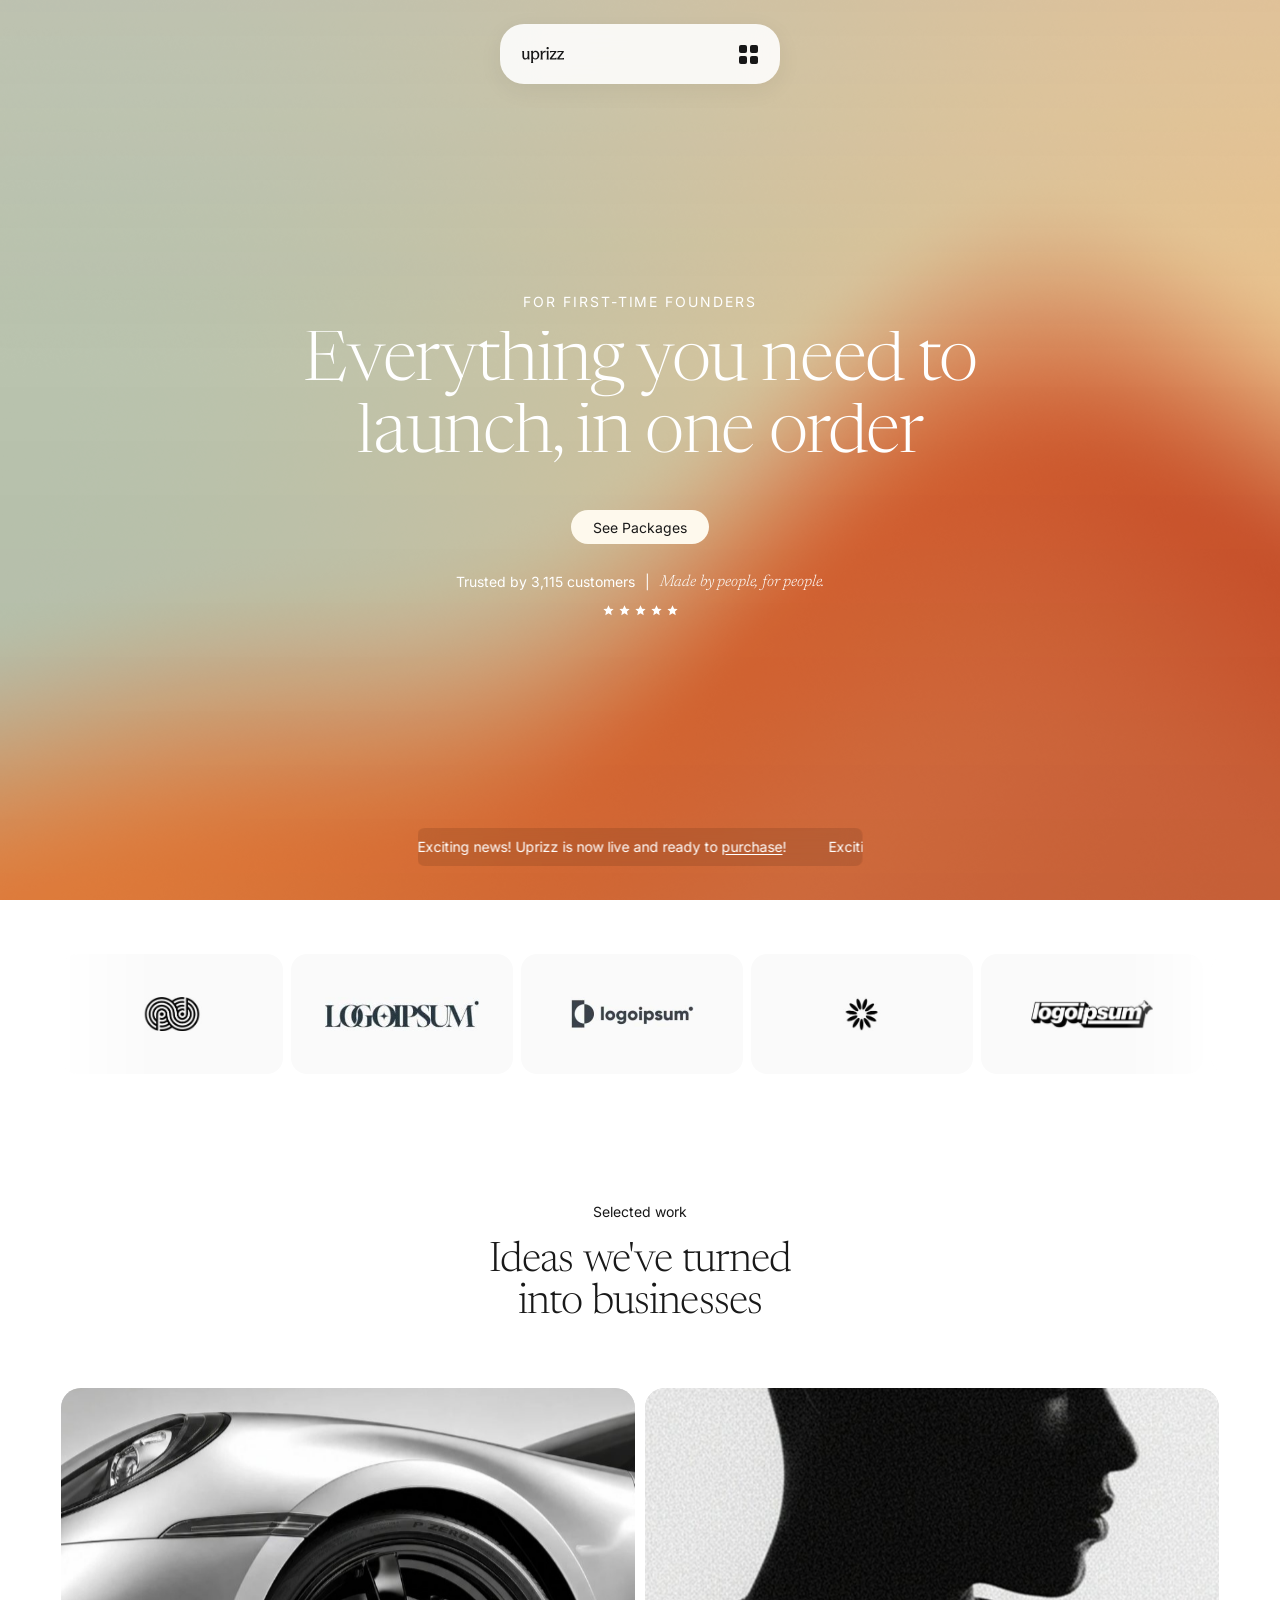
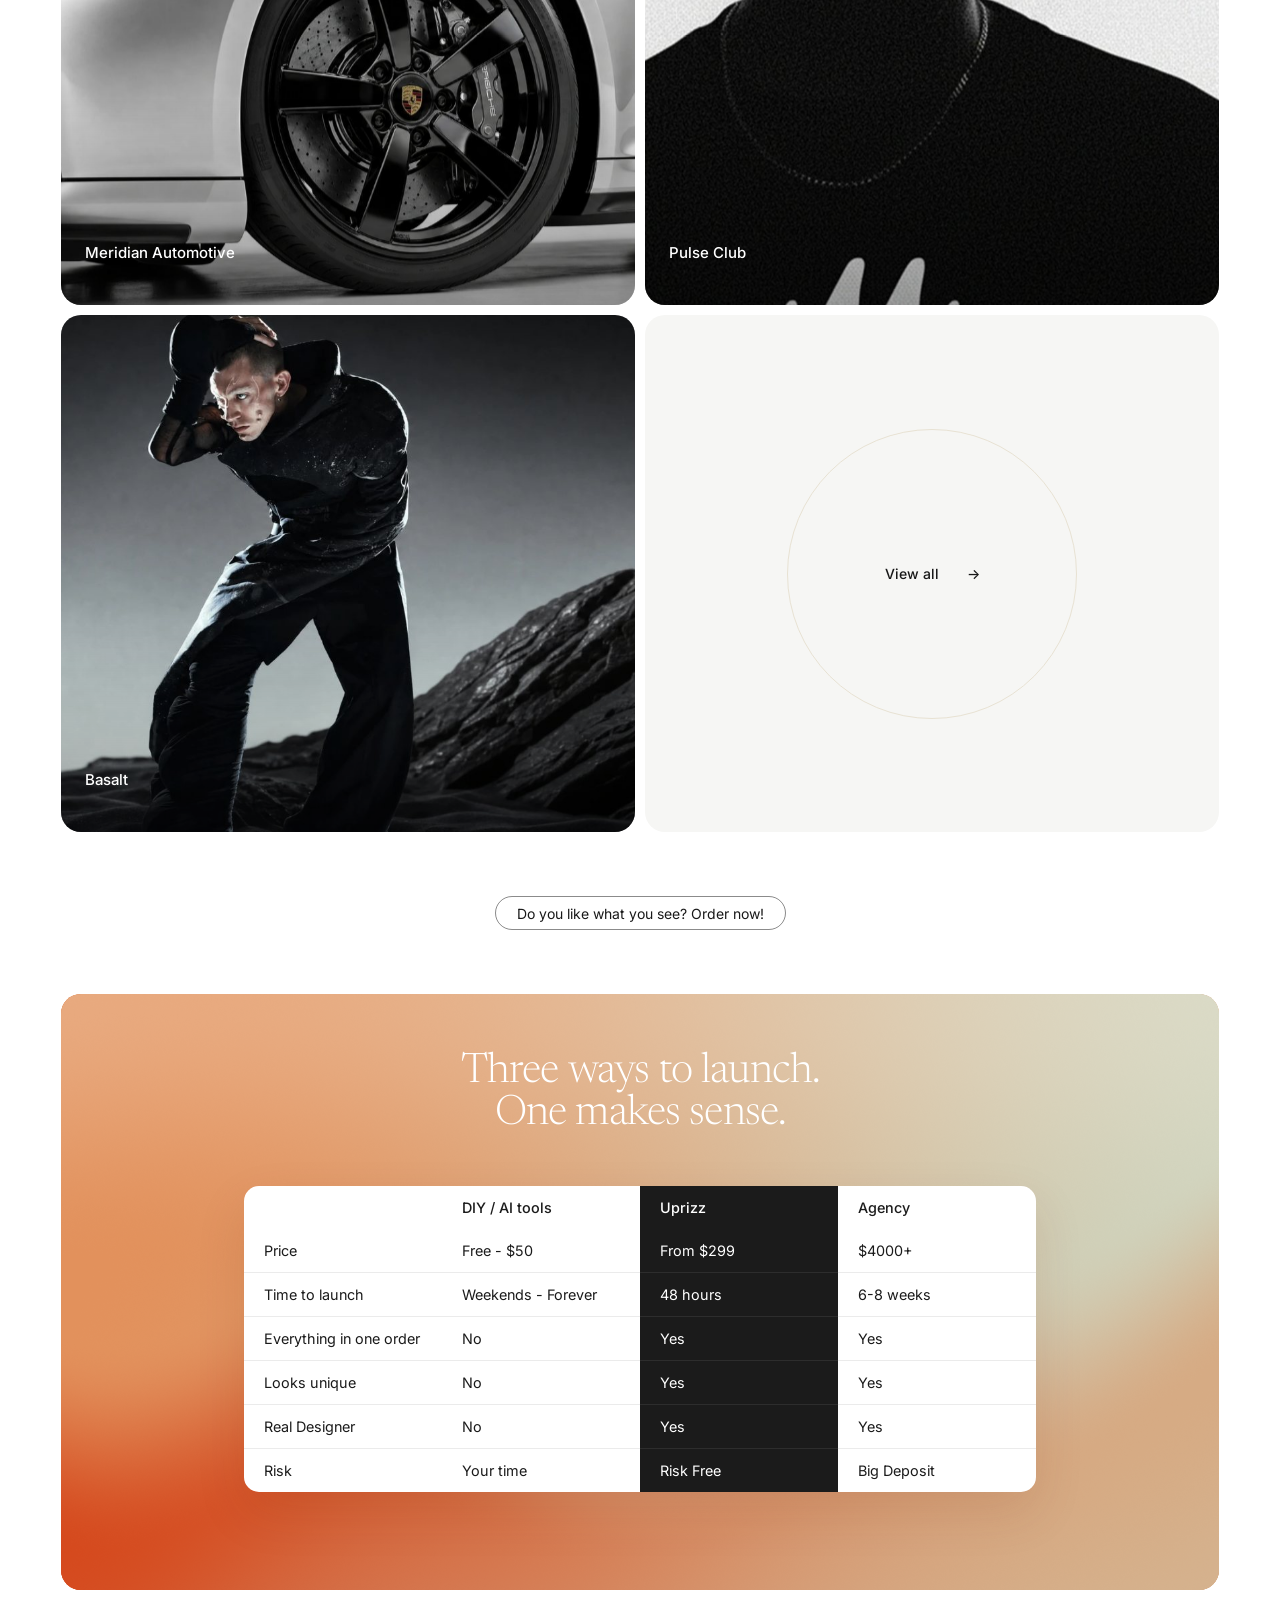
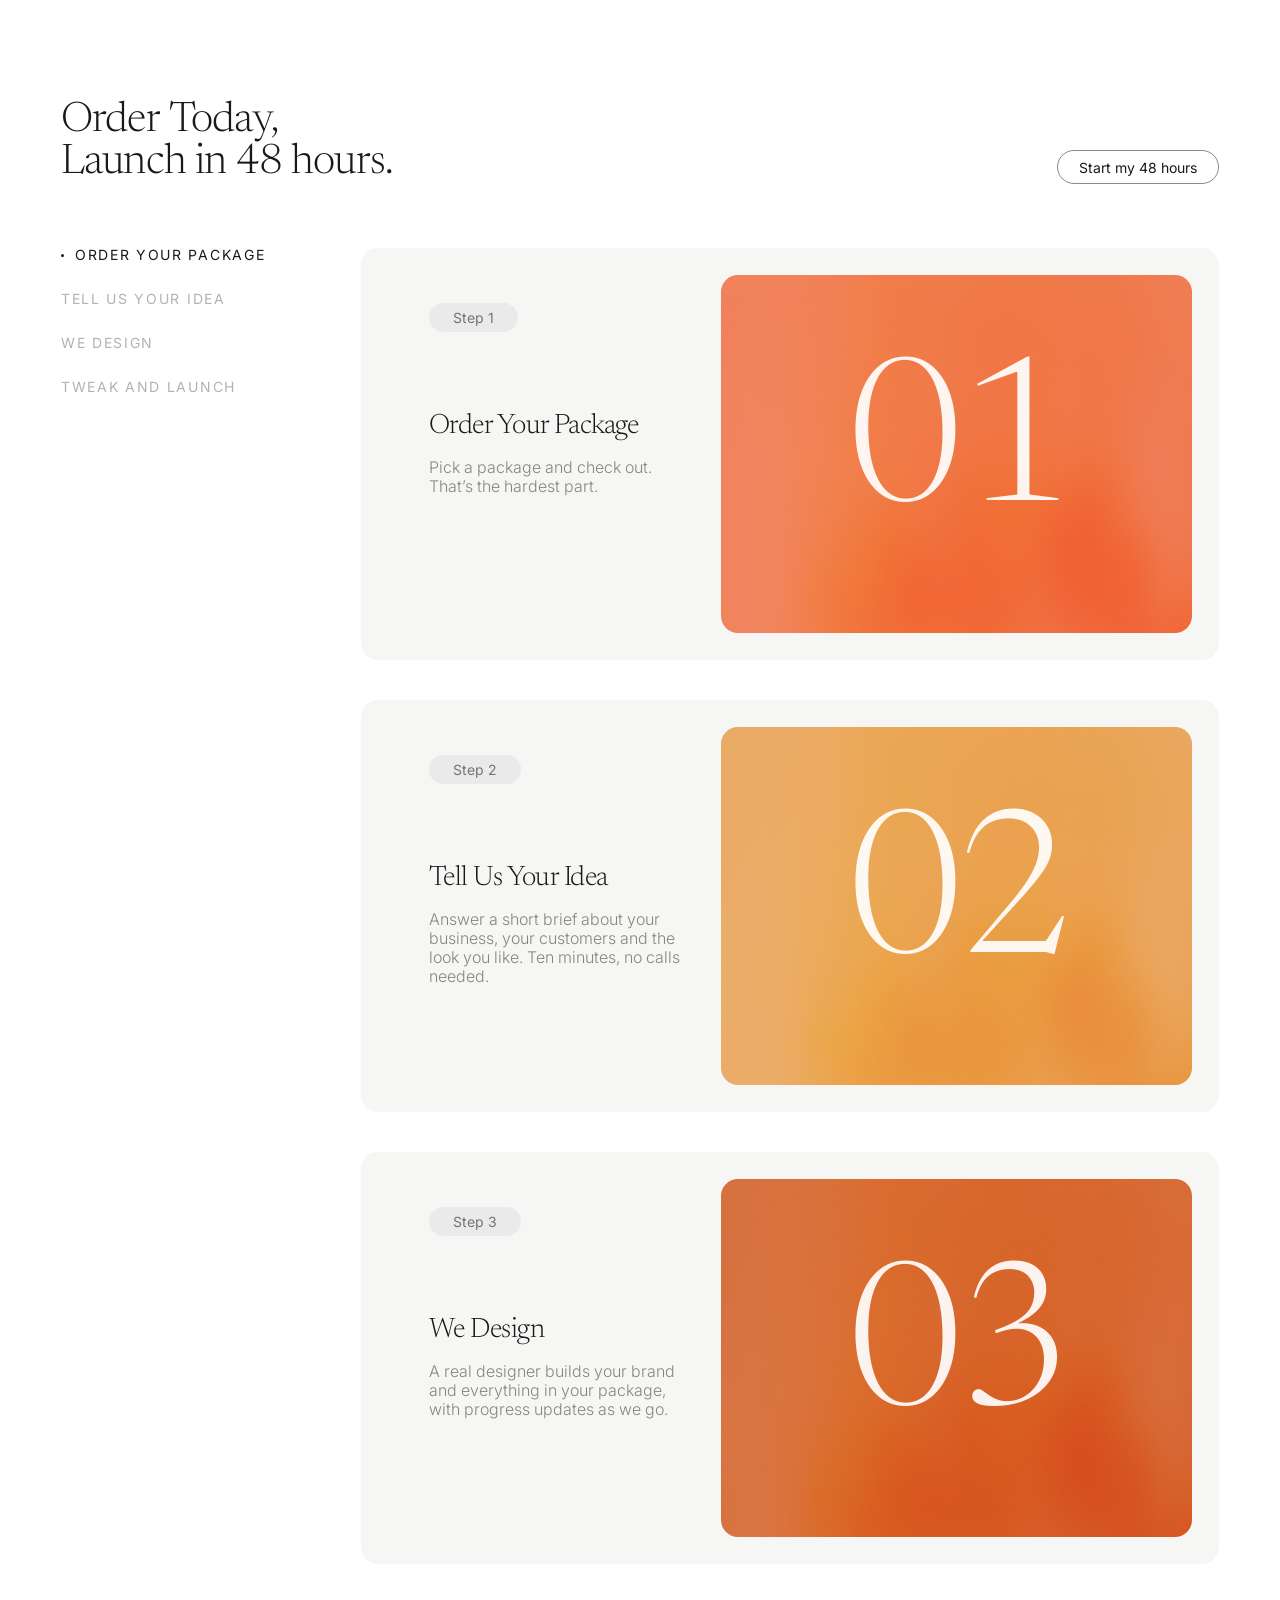
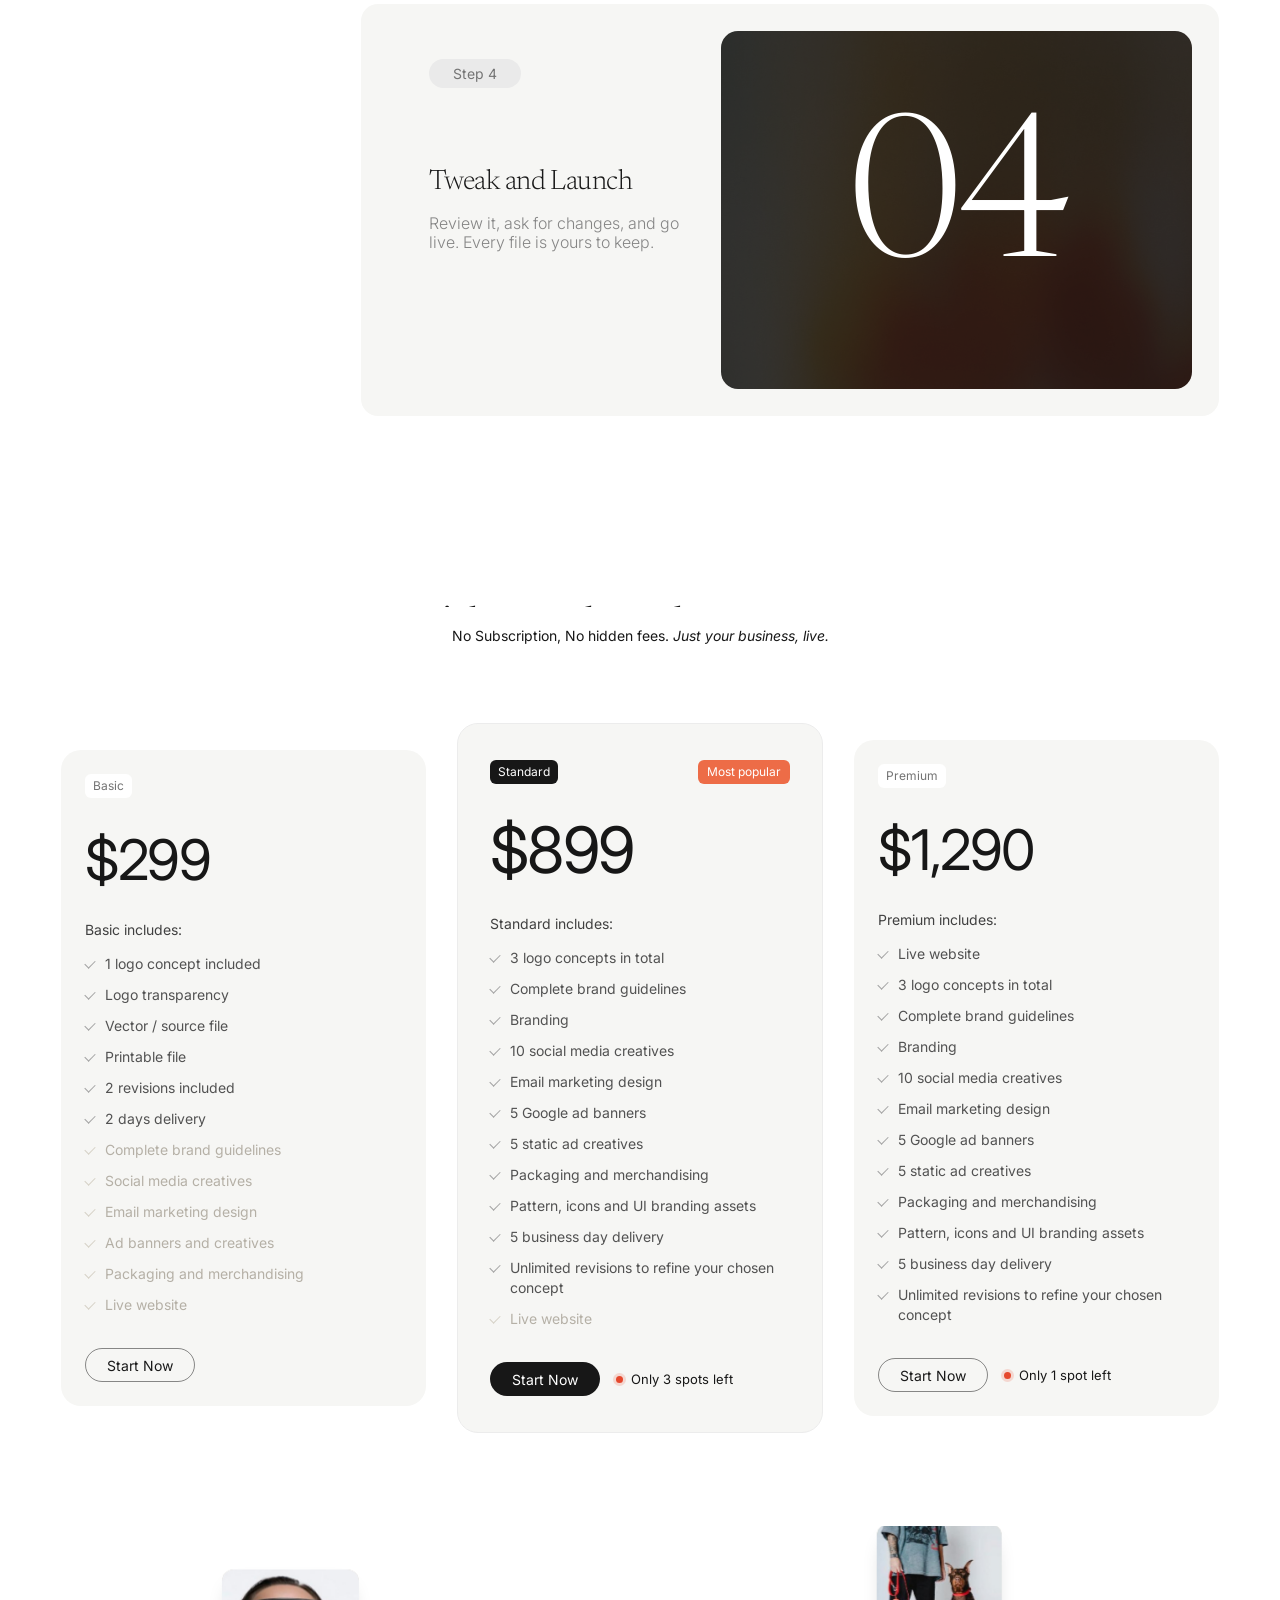
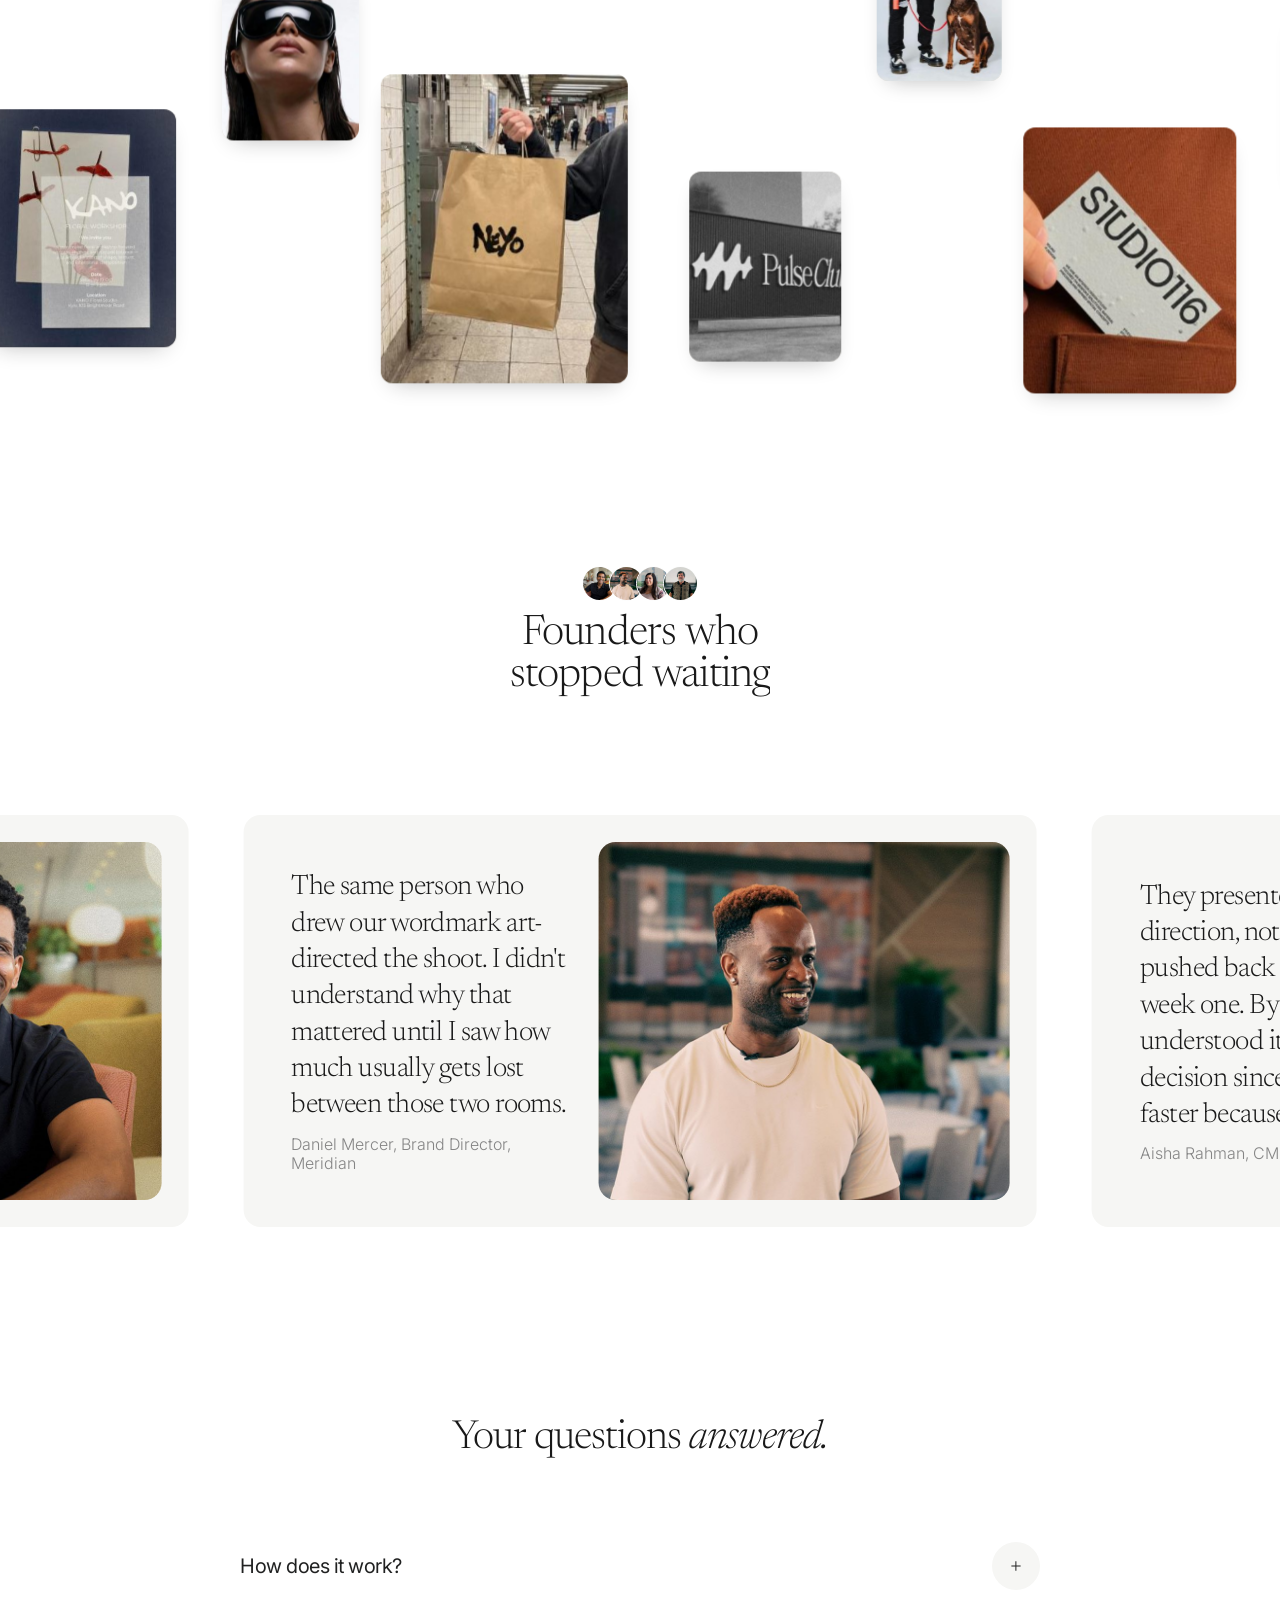
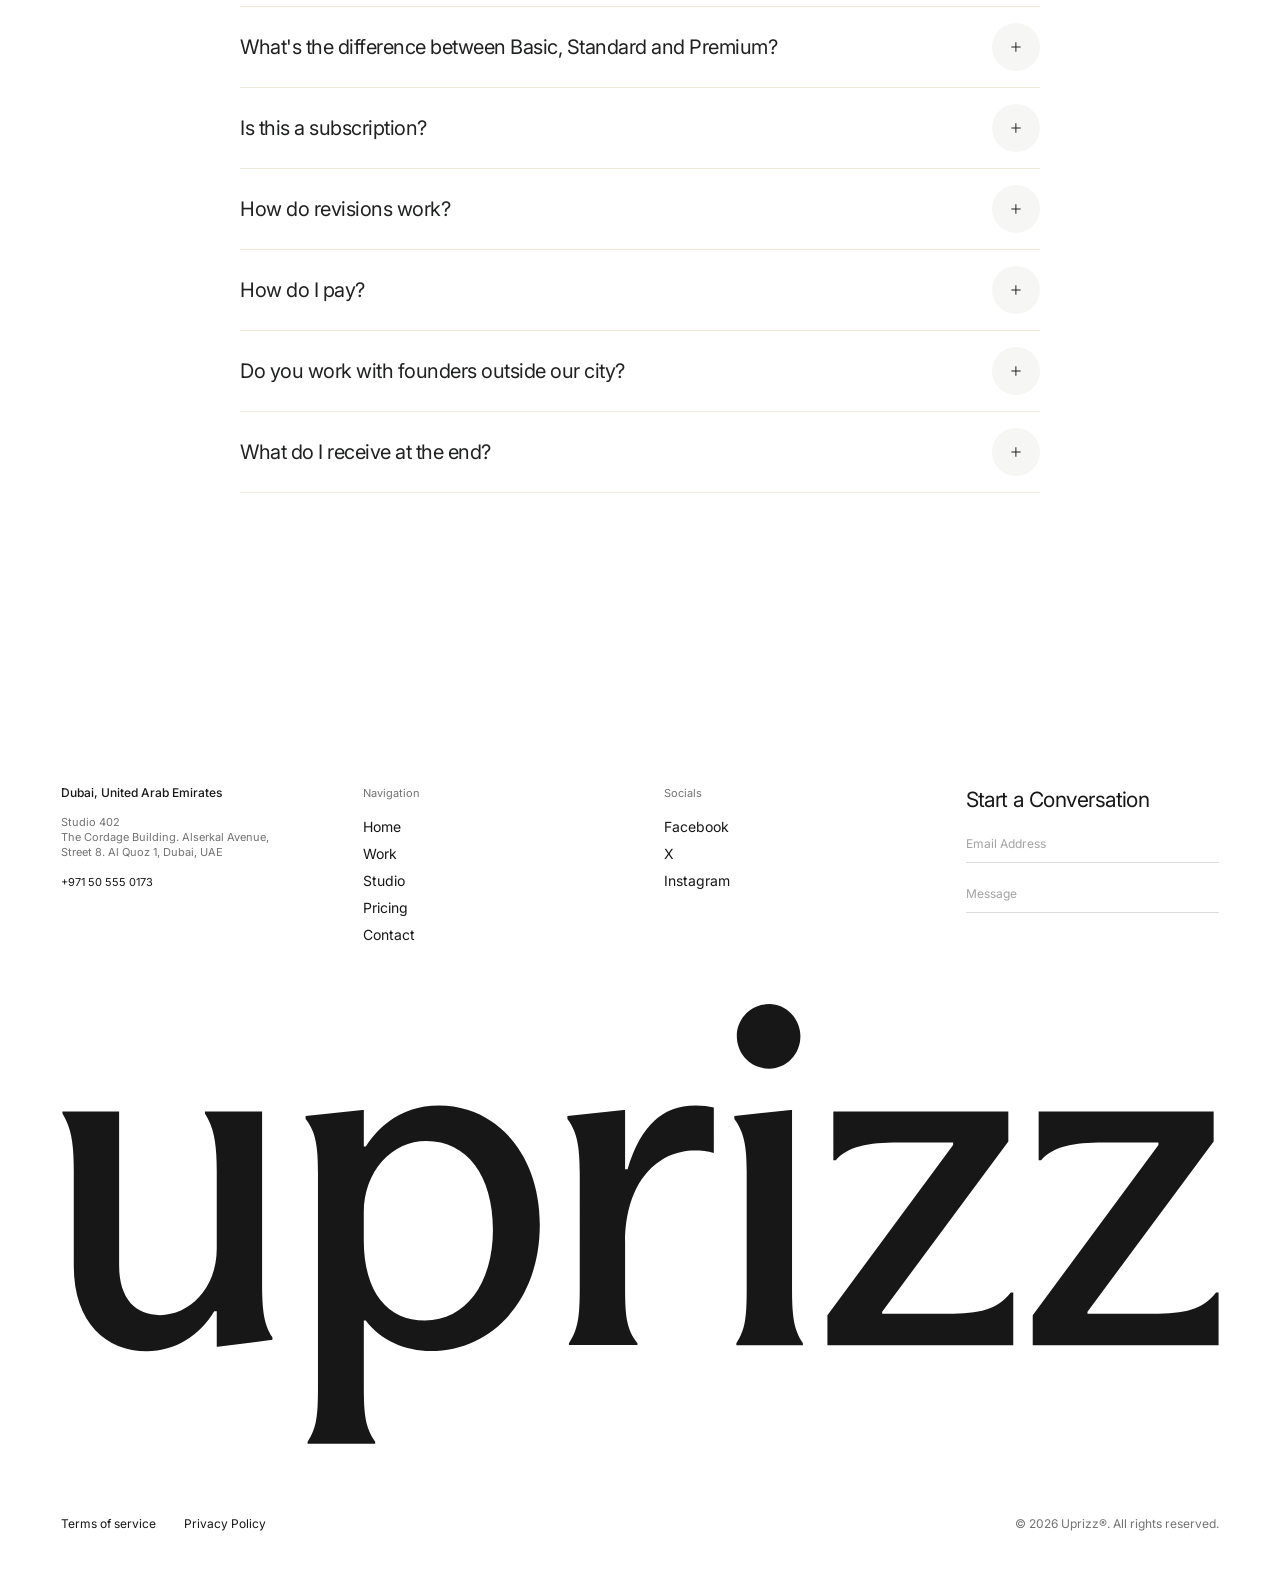
==== commit 4d8215cd: "Slower eased scroll to sections; hero count rolls to +1 once per visitor - Links like See Packages n" ====
--- a/index.html
+++ b/index.html
@@ -42,7 +42,7 @@
 <link rel="preconnect" href="https://fonts.googleapis.com">
 <link rel="preconnect" href="https://fonts.gstatic.com" crossorigin>
 <link href="https://fonts.googleapis.com/css2?family=Inter:ital,wght@0,300;0,400;0,500;0,600;1,400&family=Newsreader:ital,opsz,wght@0,6..72,300;0,6..72,400;1,6..72,300&display=swap" rel="stylesheet">
-<link rel="stylesheet" href="css/style.css?v=10e043bf">
+<link rel="stylesheet" href="css/style.css?v=5345f6d8">
 <style>
 /* ---------- Uprizz logo (recolours with the text colour) ---------- */
 .brandmark{display:inline-block;height:.95em;aspect-ratio:248.52/94.51;vertical-align:-.2em;background:currentColor;
@@ -79,7 +79,7 @@
     <p class="eyebrow">For first-time founders</p>
     <h1><span class="l l1"><span>Everything you need to</span></span> <span class="l l2"><span>launch, in one order</span></span></h1>
     <div class="hero-cta"><a href="#pricing" class="btn">See Packages</a></div>
-    <p class="trust">Trusted by 3,114 customers <span>|</span> <em>Made by people, for people.</em></p>
+    <p class="trust"><span>Trusted by <span class="trust-n" data-n="3,114">3,114</span> customers</span> <span>|</span> <em>Made by people, for people.</em></p>
     <div class="stars" role="img" aria-label="Rated 5 out of 5"><svg viewBox="0 0 24 24" aria-hidden="true"><path d="M12 2.5l2.9 6.1 6.6.8-4.9 4.6 1.3 6.6L12 17.3l-5.9 3.3 1.3-6.6-4.9-4.6 6.6-.8z"/></svg><svg viewBox="0 0 24 24" aria-hidden="true"><path d="M12 2.5l2.9 6.1 6.6.8-4.9 4.6 1.3 6.6L12 17.3l-5.9 3.3 1.3-6.6-4.9-4.6 6.6-.8z"/></svg><svg viewBox="0 0 24 24" aria-hidden="true"><path d="M12 2.5l2.9 6.1 6.6.8-4.9 4.6 1.3 6.6L12 17.3l-5.9 3.3 1.3-6.6-4.9-4.6 6.6-.8z"/></svg><svg viewBox="0 0 24 24" aria-hidden="true"><path d="M12 2.5l2.9 6.1 6.6.8-4.9 4.6 1.3 6.6L12 17.3l-5.9 3.3 1.3-6.6-4.9-4.6 6.6-.8z"/></svg><svg viewBox="0 0 24 24" aria-hidden="true"><path d="M12 2.5l2.9 6.1 6.6.8-4.9 4.6 1.3 6.6L12 17.3l-5.9 3.3 1.3-6.6-4.9-4.6 6.6-.8z"/></svg></div>
   </div>
   <div class="news" aria-label="News"><div class="news-track" id="newsTrack"><span class="news-item">Exciting news! Uprizz is now live and ready to <a href="#pricing">purchase</a>!</span></div></div>
@@ -322,6 +322,6 @@
 </footer>
 <!-- /CMS:footer -->
 
-<script src="js/main.js?v=104cd89d"></script>
+<script src="js/main.js?v=990d15c9"></script>
 </body>
 </html>
--- a/css/style.css
+++ b/css/style.css
@@ -150,6 +150,11 @@
 .ready .hero-cta{transition-delay:.25s}.ready .trust,.ready .stars{transition-delay:.35s}.ready .news{transition-delay:.5s}
 .hero-cta{display:flex;gap:15px;margin-top:36px}
 .trust{margin-top:28px;font-size:14px;display:flex;gap:10px;flex-wrap:wrap;justify-content:center}
+.trust-n{display:inline-block;vertical-align:top}
+.trust-n.rolling{height:1.3em;line-height:1.3em;overflow:hidden}
+.tn-roll{display:flex;flex-direction:column;transition:transform .9s cubic-bezier(.65,0,.35,1)}
+.tn-roll span{display:block;height:1.3em}
+.trust-n.go .tn-roll{transform:translateY(-1.3em)}
 .trust em{font-family:var(--serif);font-weight:300;font-style:italic;font-size:16px;letter-spacing:-.01em}
 
 /* ---------- Clients (logo marquee) ---------- */
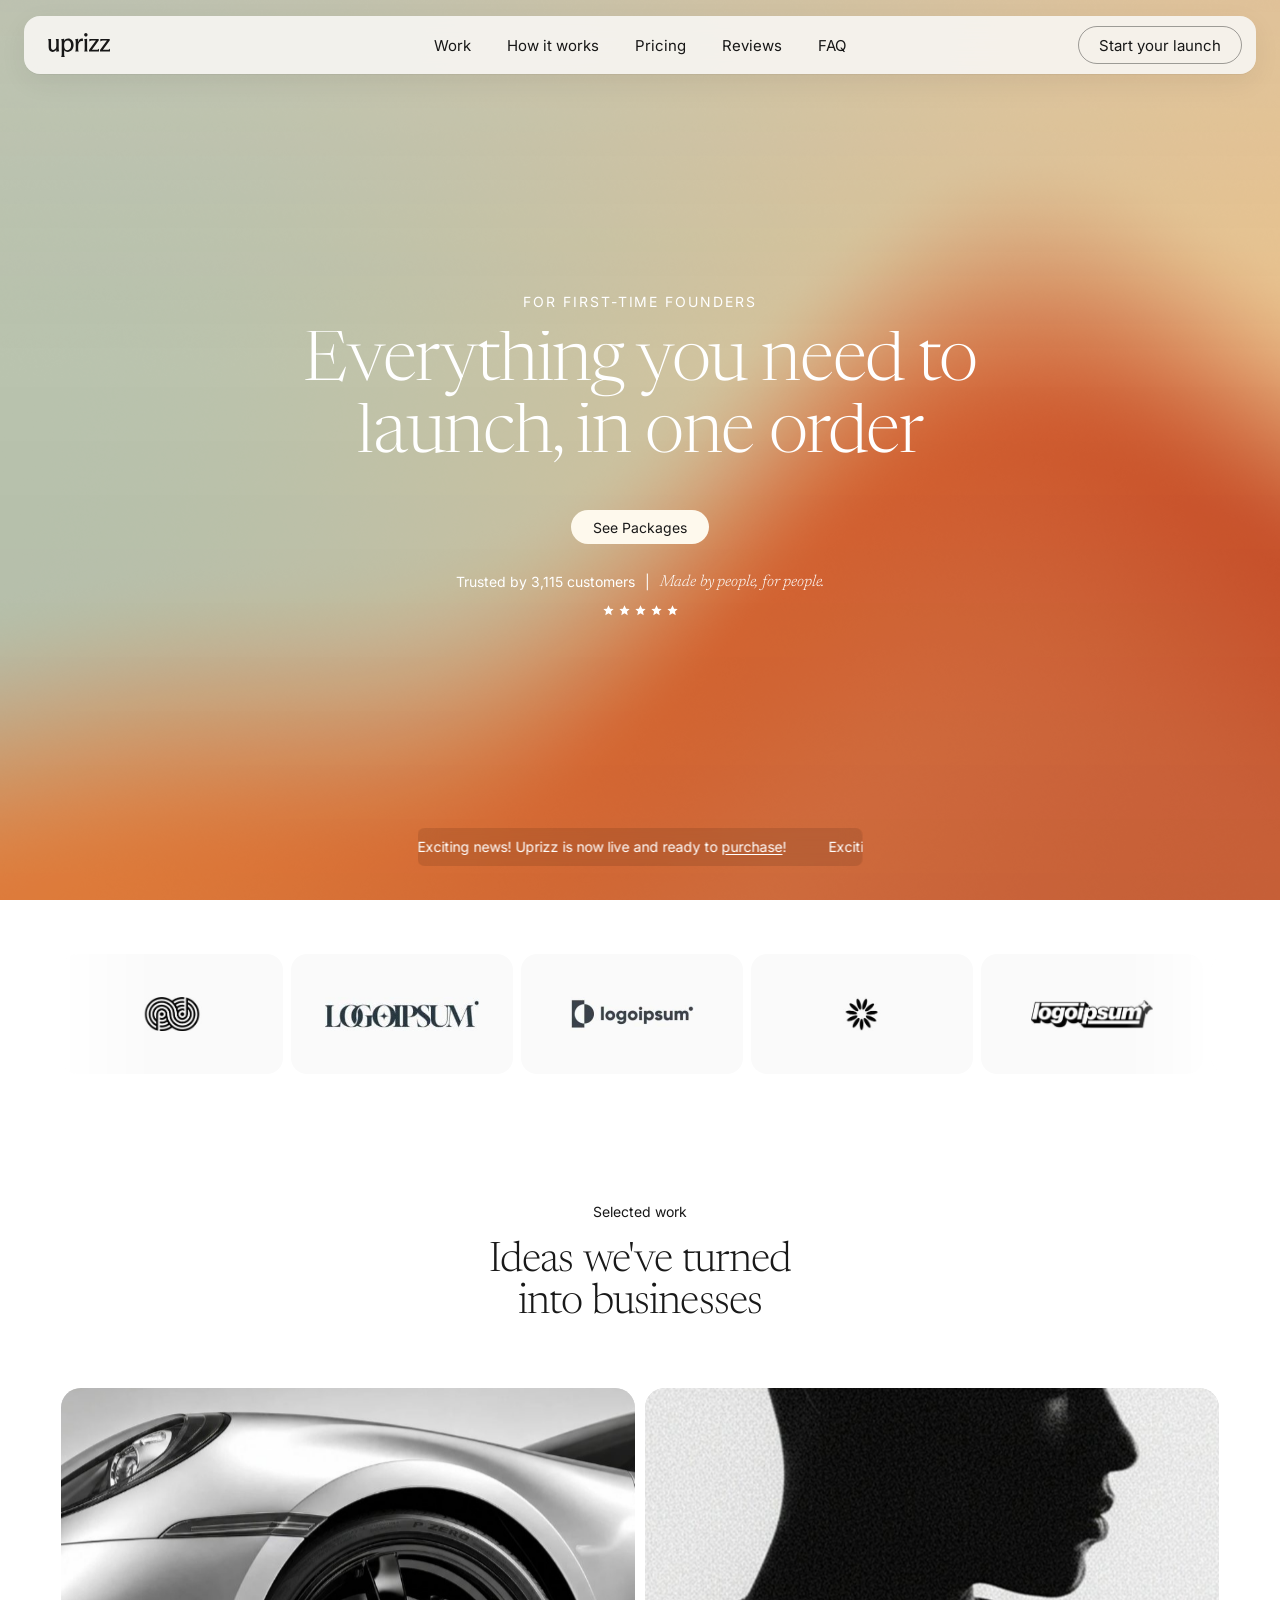
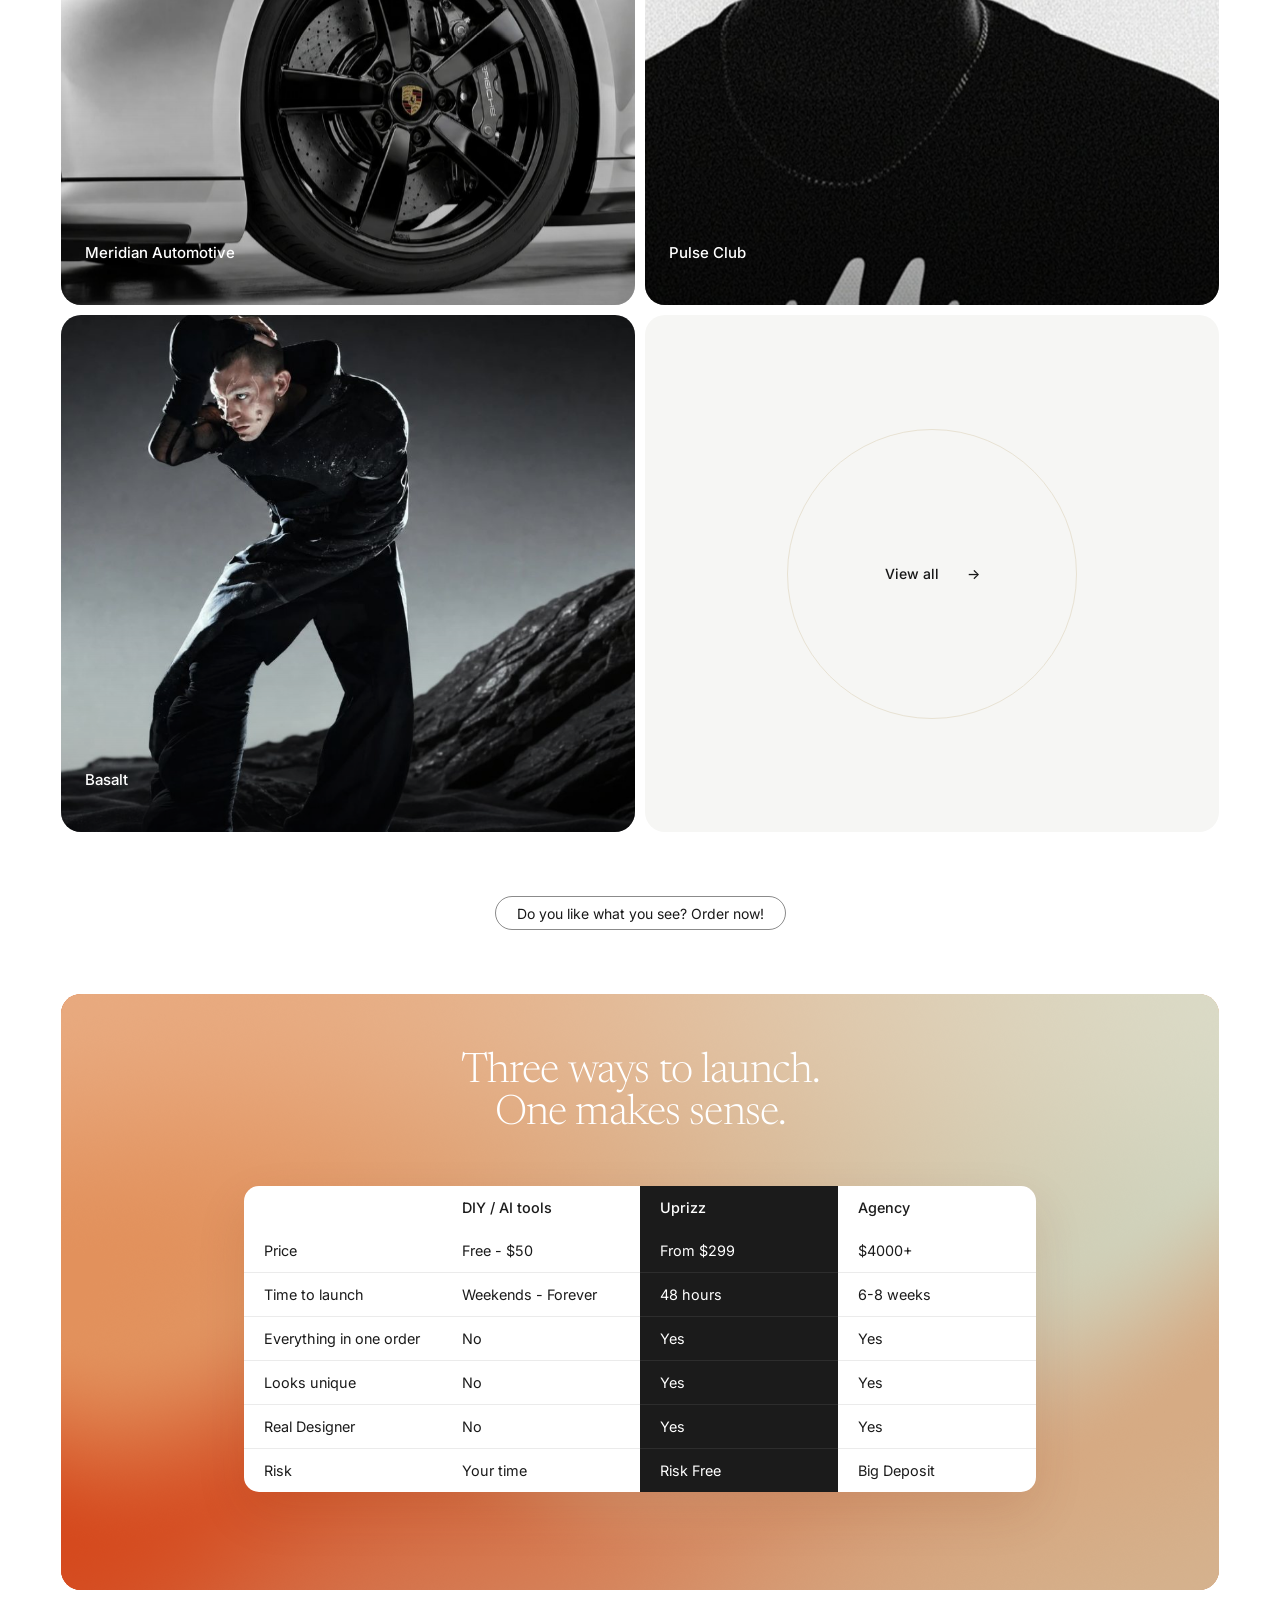
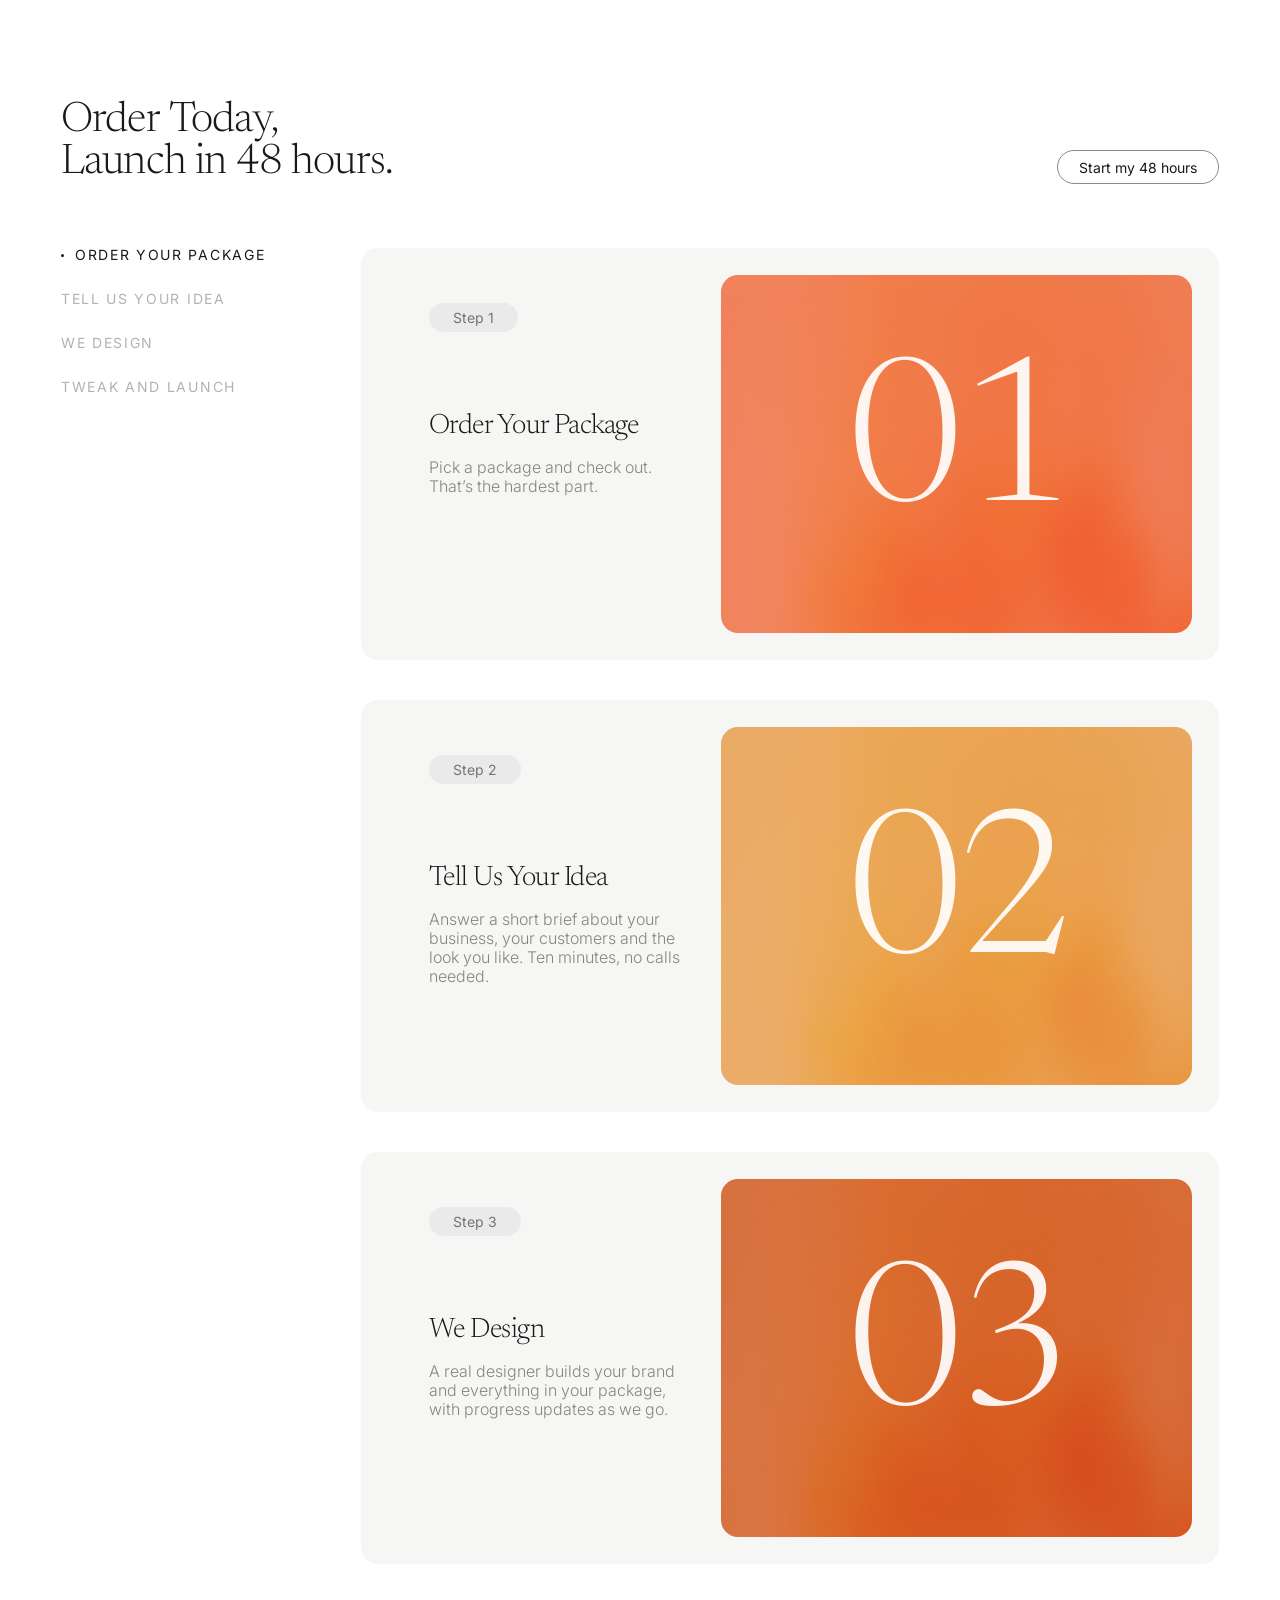
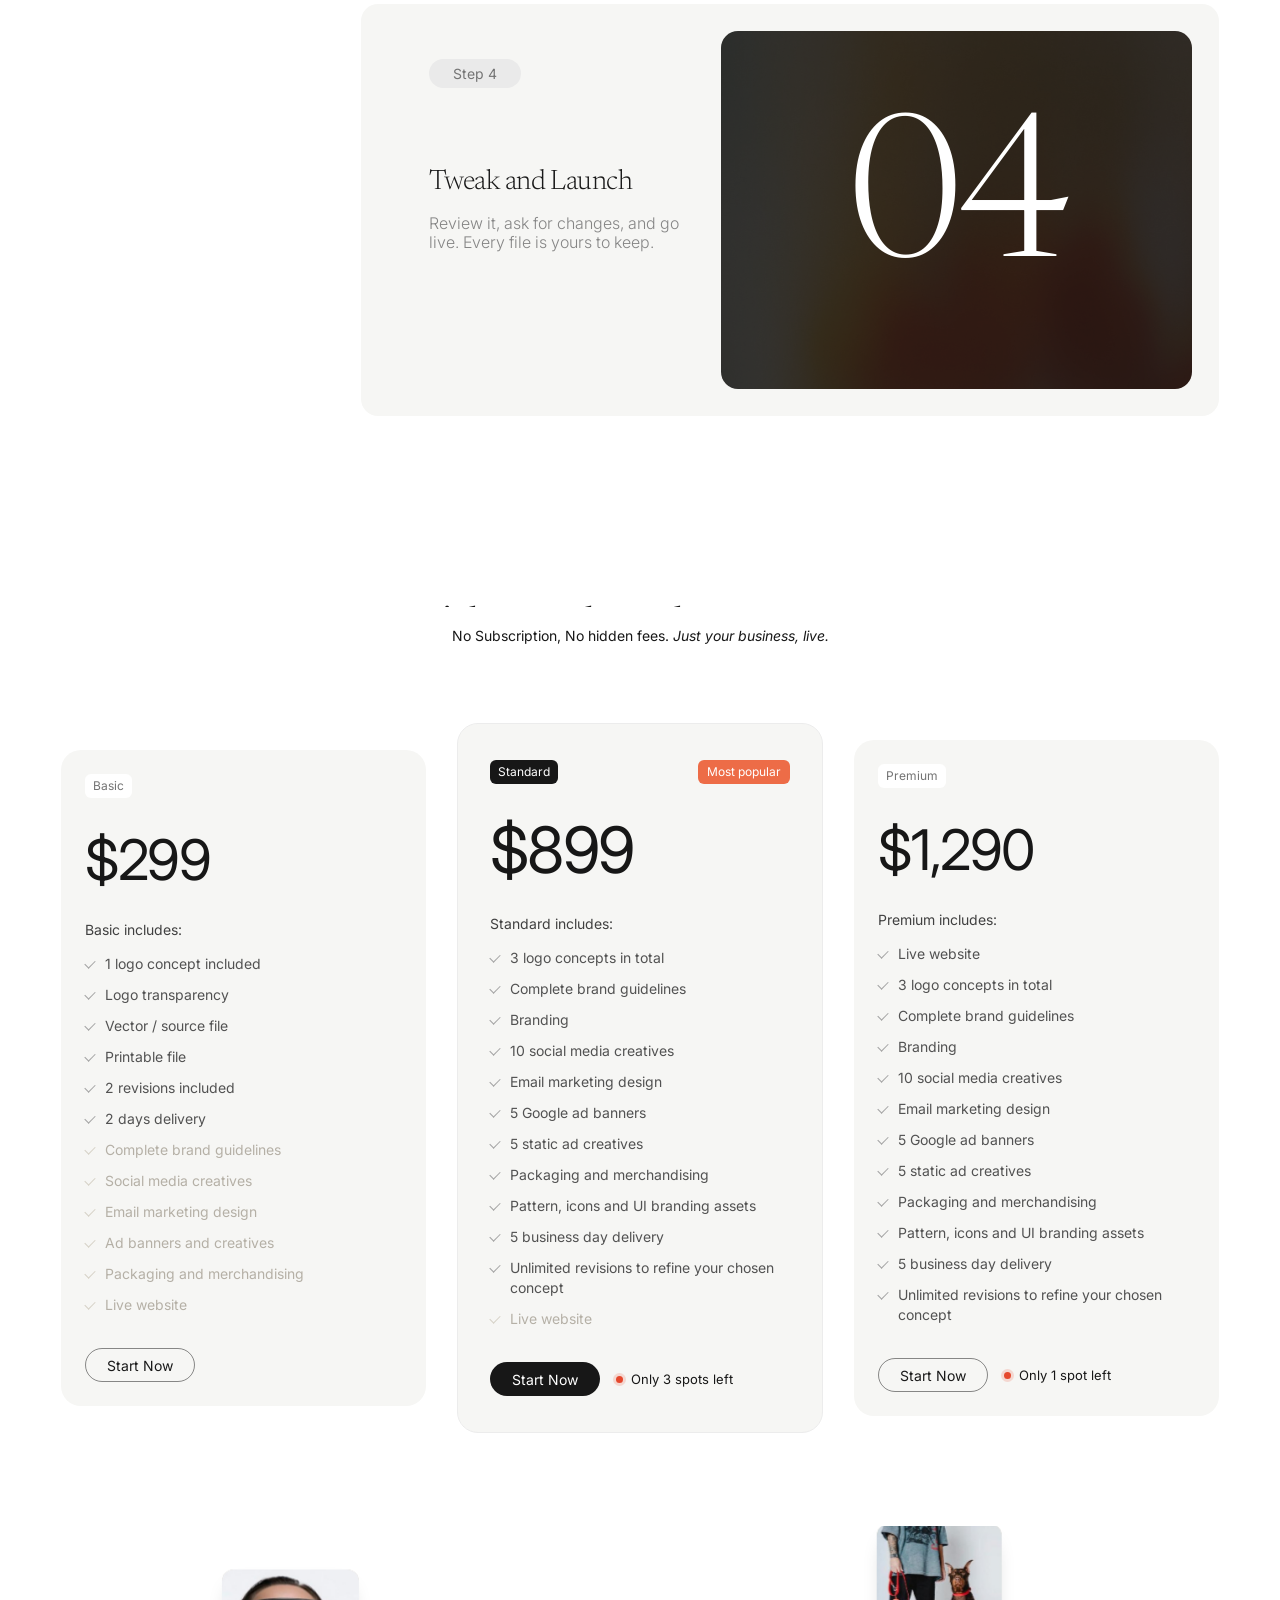
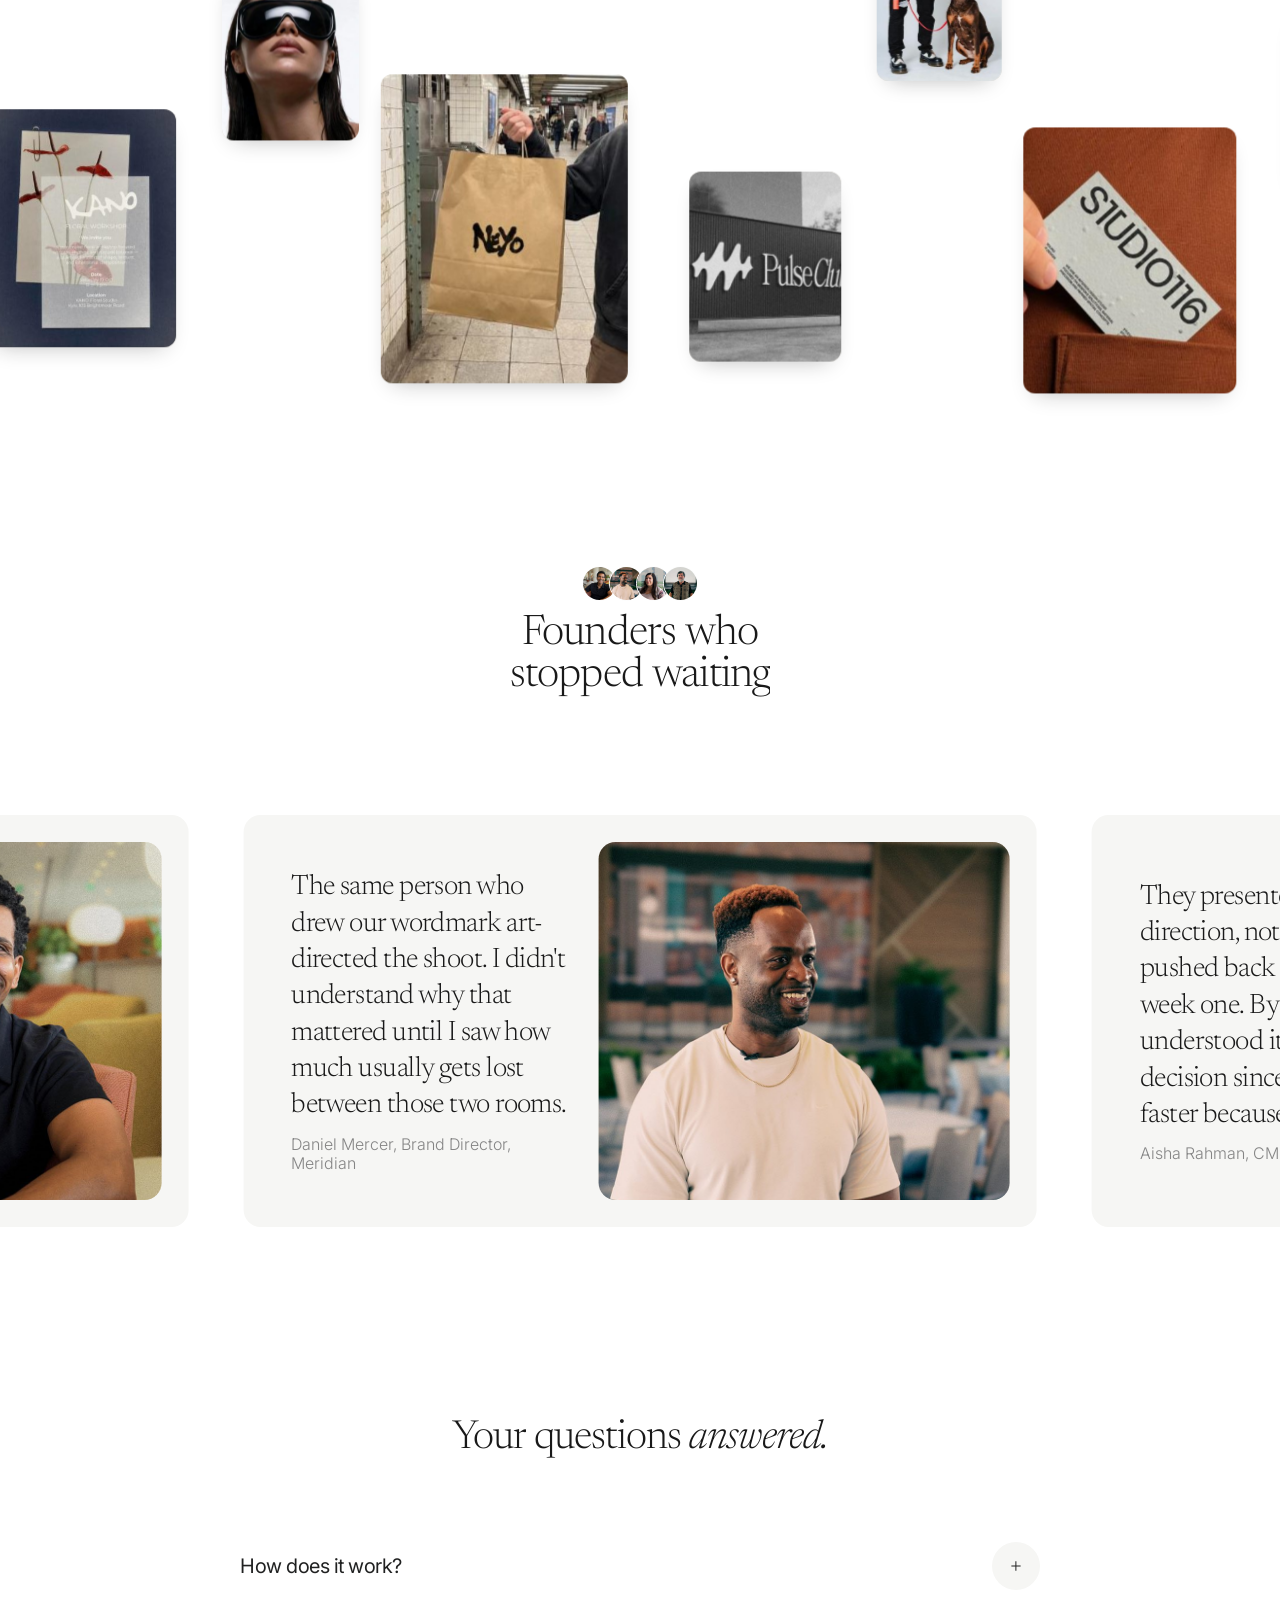
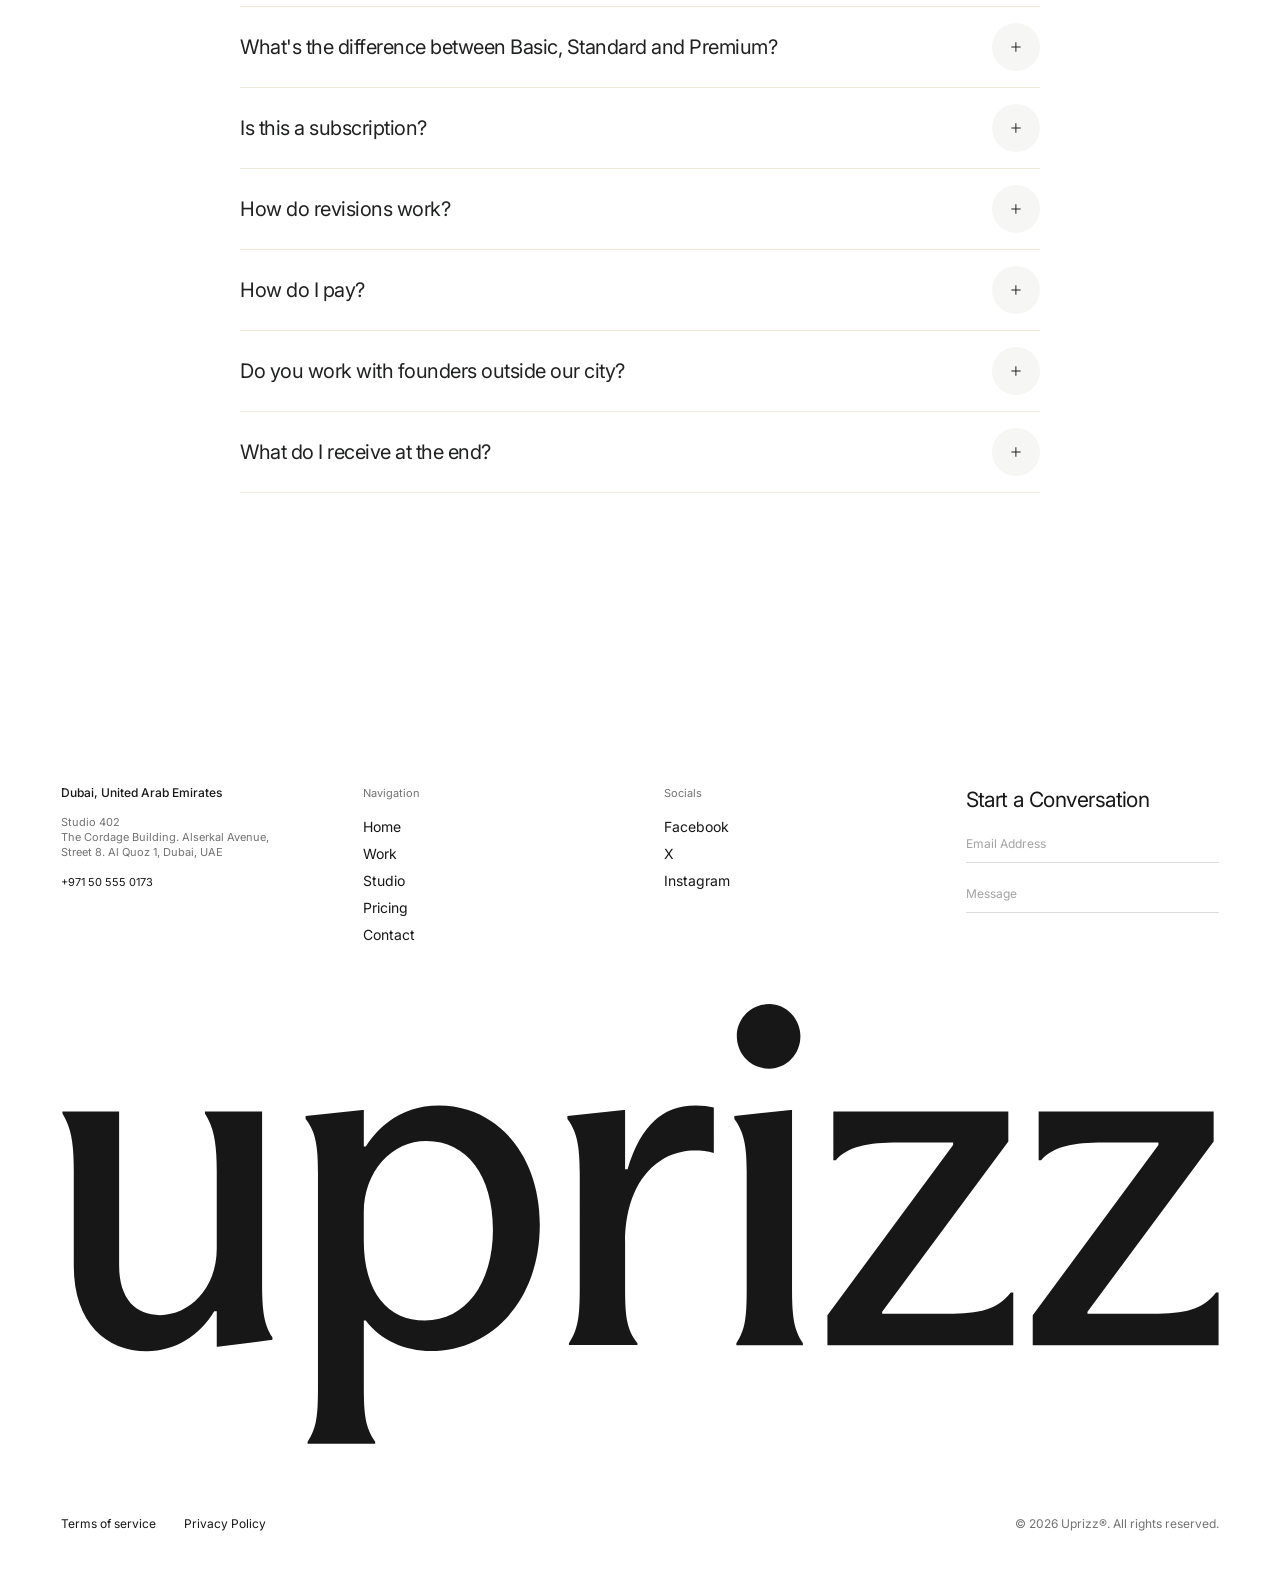
==== commit dd63202d: "Header: full-width menu bar Logo (home) on the left; Work, How it works, Pricing, Reviews, FAQ in th" ====
--- a/index.html
+++ b/index.html
@@ -42,7 +42,7 @@
 <link rel="preconnect" href="https://fonts.googleapis.com">
 <link rel="preconnect" href="https://fonts.gstatic.com" crossorigin>
 <link href="https://fonts.googleapis.com/css2?family=Inter:ital,wght@0,300;0,400;0,500;0,600;1,400&family=Newsreader:ital,opsz,wght@0,6..72,300;0,6..72,400;1,6..72,300&display=swap" rel="stylesheet">
-<link rel="stylesheet" href="css/style.css?v=5345f6d8">
+<link rel="stylesheet" href="css/style.css?v=15da60ce">
 <style>
 /* ---------- Uprizz logo (recolours with the text colour) ---------- */
 .brandmark{display:inline-block;height:.95em;aspect-ratio:248.52/94.51;vertical-align:-.2em;background:currentColor;
@@ -57,18 +57,13 @@
 </svg>
 
 <!-- Nav -->
-<nav class="nav" id="nav">
-  <div class="nav-top" id="navToggle"><span class="logo"><span class="brandmark" role="img" aria-label="Uprizz"></span></span><span class="grid-ic"><i></i><i></i><i></i><i></i></span></div>
-  <div class="nav-body">
-    <div class="nav-links"><a href="#top">Home</a><a href="/work/">Work</a><a href="#process">Studio</a><a href="/pricing/">Pricing</a><a href="#contact">Contact</a></div>
-    <!-- CMS:navmeta -->
-<div class="nav-meta">
-      <div><h6>Socials</h6><a href="#">Facebook</a><br><a href="#">X</a><br><a href="#">Instagram</a></div>
-      <div><h6>Contacts</h6>+971 50 555 0173<br><u><a href="mailto:altastudio@gmail.com">altastudio@gmail.com</a></u></div>
-    </div>
-    <a href="#contact" class="btn btn--outline">Get a quote</a>
+<nav class="nav" id="nav" aria-label="Main">
+  <a href="#top" class="logo" aria-label="Uprizz, back to the homepage"><span class="brandmark" role="img" aria-label="Uprizz"></span></a>
+  <div class="nav-links"><a href="/work/">Work</a><a href="#process">How it works</a><a href="#pricing">Pricing</a><a href="#testimonials">Reviews</a><a href="#faq">FAQ</a></div>
+  <!-- CMS:navmeta -->
+<a href="#pricing" class="nav-cta">Start your launch</a>
 <!-- /CMS:navmeta -->
-  </div>
+  <button type="button" class="nav-burger" id="navToggle" aria-label="Open menu" aria-expanded="false"><i></i><i></i></button>
 </nav>
 
 <!-- Hero -->
@@ -322,6 +317,6 @@
 </footer>
 <!-- /CMS:footer -->
 
-<script src="js/main.js?v=990d15c9"></script>
+<script src="js/main.js?v=c7fdf1c4"></script>
 </body>
 </html>
--- a/css/style.css
+++ b/css/style.css
@@ -84,26 +84,37 @@
 .fade.in{opacity:1;transform:none}
 @media (prefers-reduced-motion:reduce){.fade{opacity:1;transform:none;transition:none}.w>span{transform:none;transition:none}}
 
-/* ---------- Nav (unchanged design) ---------- */
-.nav{position:fixed;top:24px;left:50%;transform:translateX(-50%);z-index:50;width:280px;background:rgba(255,255,255,.88);
-  backdrop-filter:blur(18px);-webkit-backdrop-filter:blur(18px);border-radius:24px;box-shadow:0 6px 24px rgba(0,0,0,.06);
-  overflow:hidden;transition:width .55s var(--ease),height .55s var(--ease);height:60px}
-.nav.open{width:336px;height:440px}
-.nav-top{height:60px;display:flex;align-items:center;justify-content:space-between;padding:0 22px;cursor:pointer}
-.logo{font-family:var(--sans);font-weight:600;font-size:17px;letter-spacing:-.02em}
-.grid-ic{display:grid;grid-template-columns:8px 8px;gap:3px;transition:transform .5s var(--ease)}
-.grid-ic i{width:8px;height:8px;background:var(--ink);border-radius:2px;transition:border-radius .4s}
-.nav.open .grid-ic{transform:rotate(45deg)}
-.nav.open .grid-ic i{border-radius:50%}
-.nav-body{padding:4px 22px 22px;opacity:0;transform:translateY(-8px);transition:opacity .35s,transform .5s var(--ease)}
-.nav.open .nav-body{opacity:1;transform:none;transition-delay:.15s}
-.nav-links a{display:block;font-family:var(--serif);font-weight:300;font-size:32px;line-height:40px;letter-spacing:-.02em;transition:opacity .3s,transform .4s var(--ease)}
-.nav-links:hover a{opacity:.35}
-.nav-links a:hover{opacity:1;transform:translateX(6px)}
-.nav-meta{display:grid;grid-template-columns:1fr 1.4fr;gap:12px;margin:22px 0 18px;font-size:11px;line-height:15px}
-.nav-meta h6{font-size:11px;font-weight:400;color:var(--muted);margin-bottom:10px}
-.nav-meta u{text-underline-offset:4px}
-.nav-body .btn{width:100%}
+/* ---------- Nav: full-width bar ----------
+   Logo on the left (back to the homepage), section links centred, one outline button on the right.
+   On phones the links fold into a menu opened by the two-line button. */
+.nav{position:fixed;top:16px;left:24px;right:24px;z-index:50;height:58px;display:flex;align-items:center;gap:16px;
+  padding:0 14px 0 24px;background:rgba(248,247,243,.9);backdrop-filter:blur(18px);-webkit-backdrop-filter:blur(18px);
+  border-radius:16px;box-shadow:0 1px 0 rgba(23,23,23,.04),0 8px 28px rgba(23,23,23,.06)}
+.nav .logo{display:flex;align-items:center;font-size:25px;color:var(--ink);margin-right:auto}
+.nav-links{position:absolute;left:50%;top:0;height:100%;transform:translateX(-50%);display:flex;align-items:center;gap:36px}
+.nav-links a{font-size:15px;line-height:1;color:var(--ink);white-space:nowrap;transition:opacity .3s}
+@media (hover:hover){.nav-links:hover a{opacity:.45}.nav-links a:hover{opacity:1}}
+.nav-cta{display:inline-flex;align-items:center;height:38px;padding:0 20px;border:1px solid rgba(23,23,23,.4);border-radius:999px;
+  font-size:15px;line-height:1;color:var(--ink);white-space:nowrap;transition:background .35s var(--ease),color .35s var(--ease),border-color .35s var(--ease)}
+.nav-cta:hover{background:var(--ink);border-color:var(--ink);color:#fff}
+.nav-burger{display:none;width:38px;height:38px;border-radius:10px;flex-direction:column;align-items:center;justify-content:center;gap:5px;cursor:pointer}
+.nav-burger i{display:block;width:16px;height:1.5px;background:var(--ink);border-radius:2px;transition:transform .4s var(--ease)}
+.nav.open .nav-burger i:first-child{transform:translateY(3.25px) rotate(45deg)}
+.nav.open .nav-burger i:last-child{transform:translateY(-3.25px) rotate(-45deg)}
+@media (max-width:980px){
+  .nav-links{gap:24px}
+}
+@media (max-width:860px){
+  .nav{top:12px;left:12px;right:12px;height:auto;min-height:54px;flex-wrap:wrap;gap:6px;padding:8px 8px 8px 18px;align-items:center}
+  .nav .logo{font-size:22px;height:38px}
+  .nav-cta{height:36px;padding:0 15px;font-size:14px}
+  .nav-burger{display:flex}
+  .nav-links{position:static;transform:none;order:3;flex-basis:100%;height:auto;flex-direction:column;align-items:flex-start;gap:0;
+    max-height:0;overflow:hidden;opacity:0;transition:max-height .5s var(--ease),opacity .3s,padding .5s var(--ease)}
+  .nav-links a{font-family:var(--serif);font-weight:300;font-size:30px;line-height:44px;letter-spacing:-.02em}
+  .nav.open .nav-links{max-height:320px;opacity:1;padding:10px 0 12px}
+}
+@media (max-width:380px){.nav-cta{padding:0 12px;font-size:13px}}
 
 /* ---------- Shared section ---------- */
 .sec{position:relative;padding:0 var(--pad)}
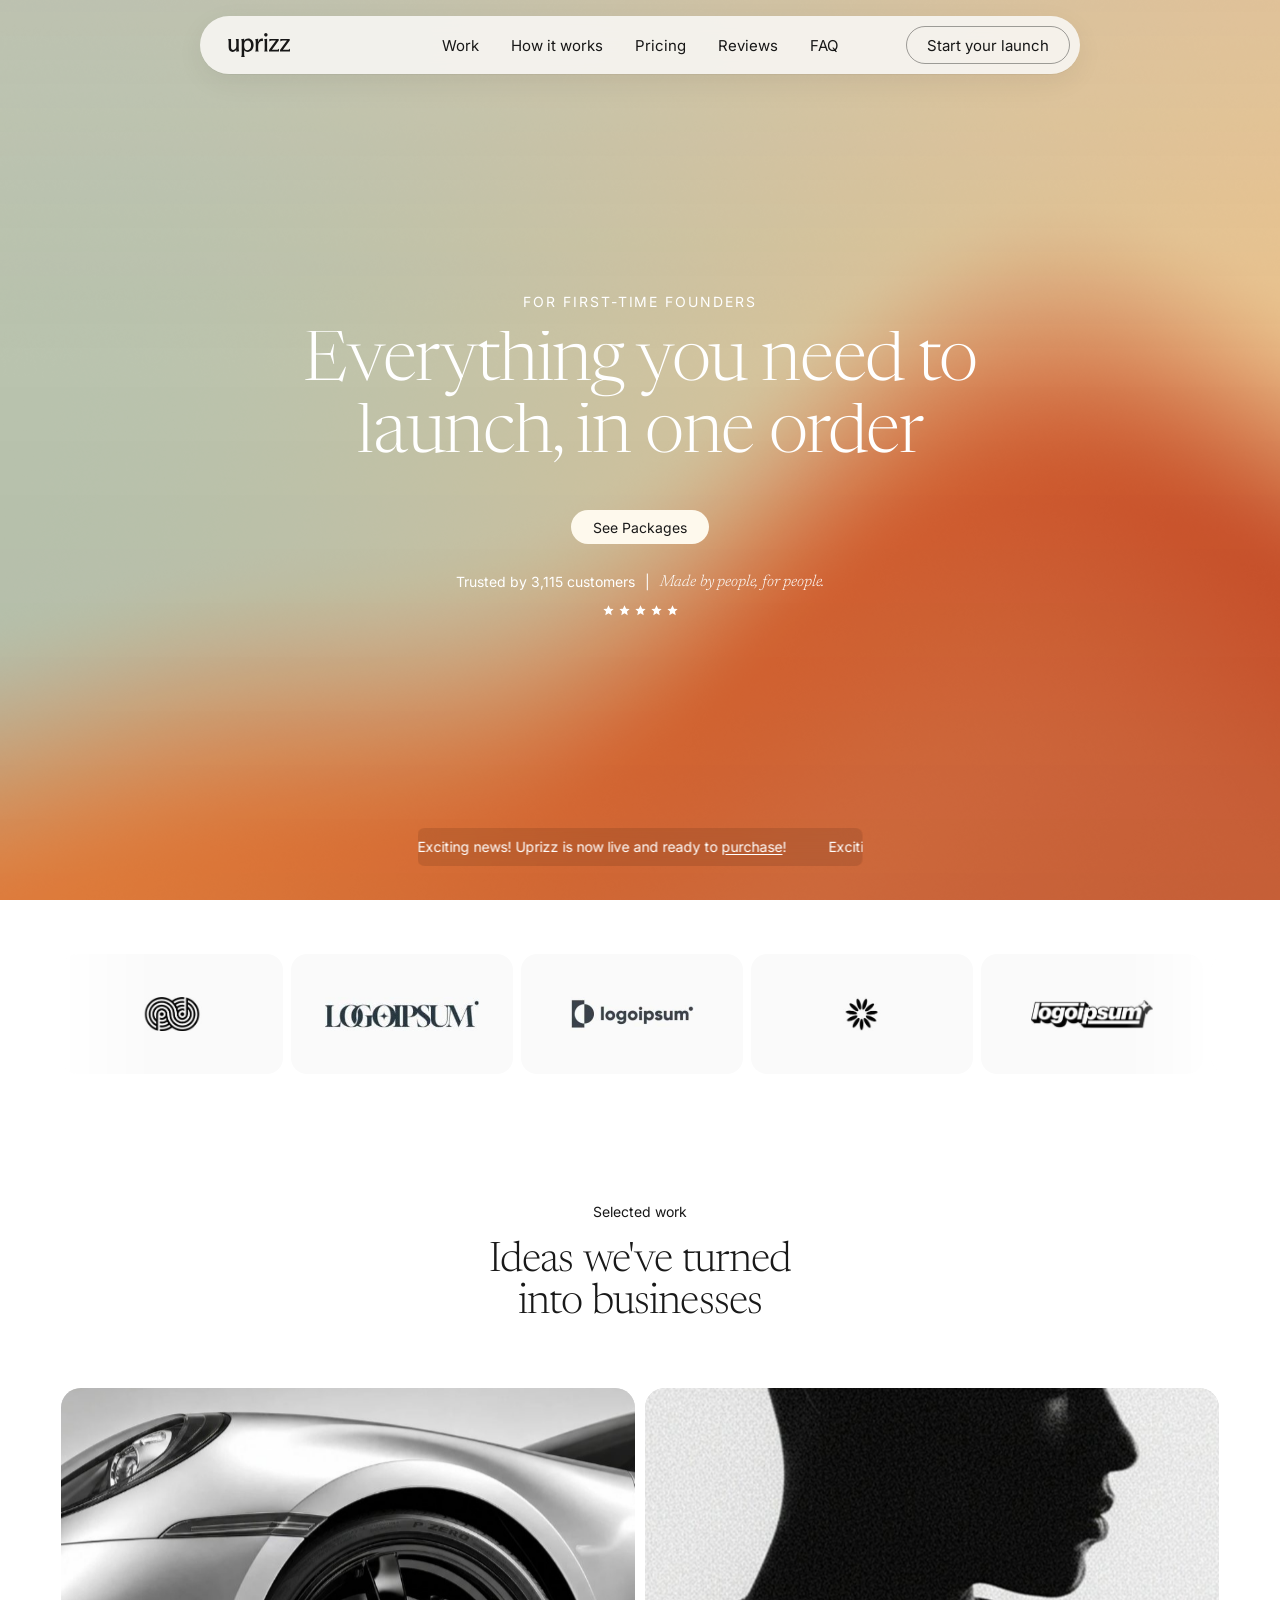
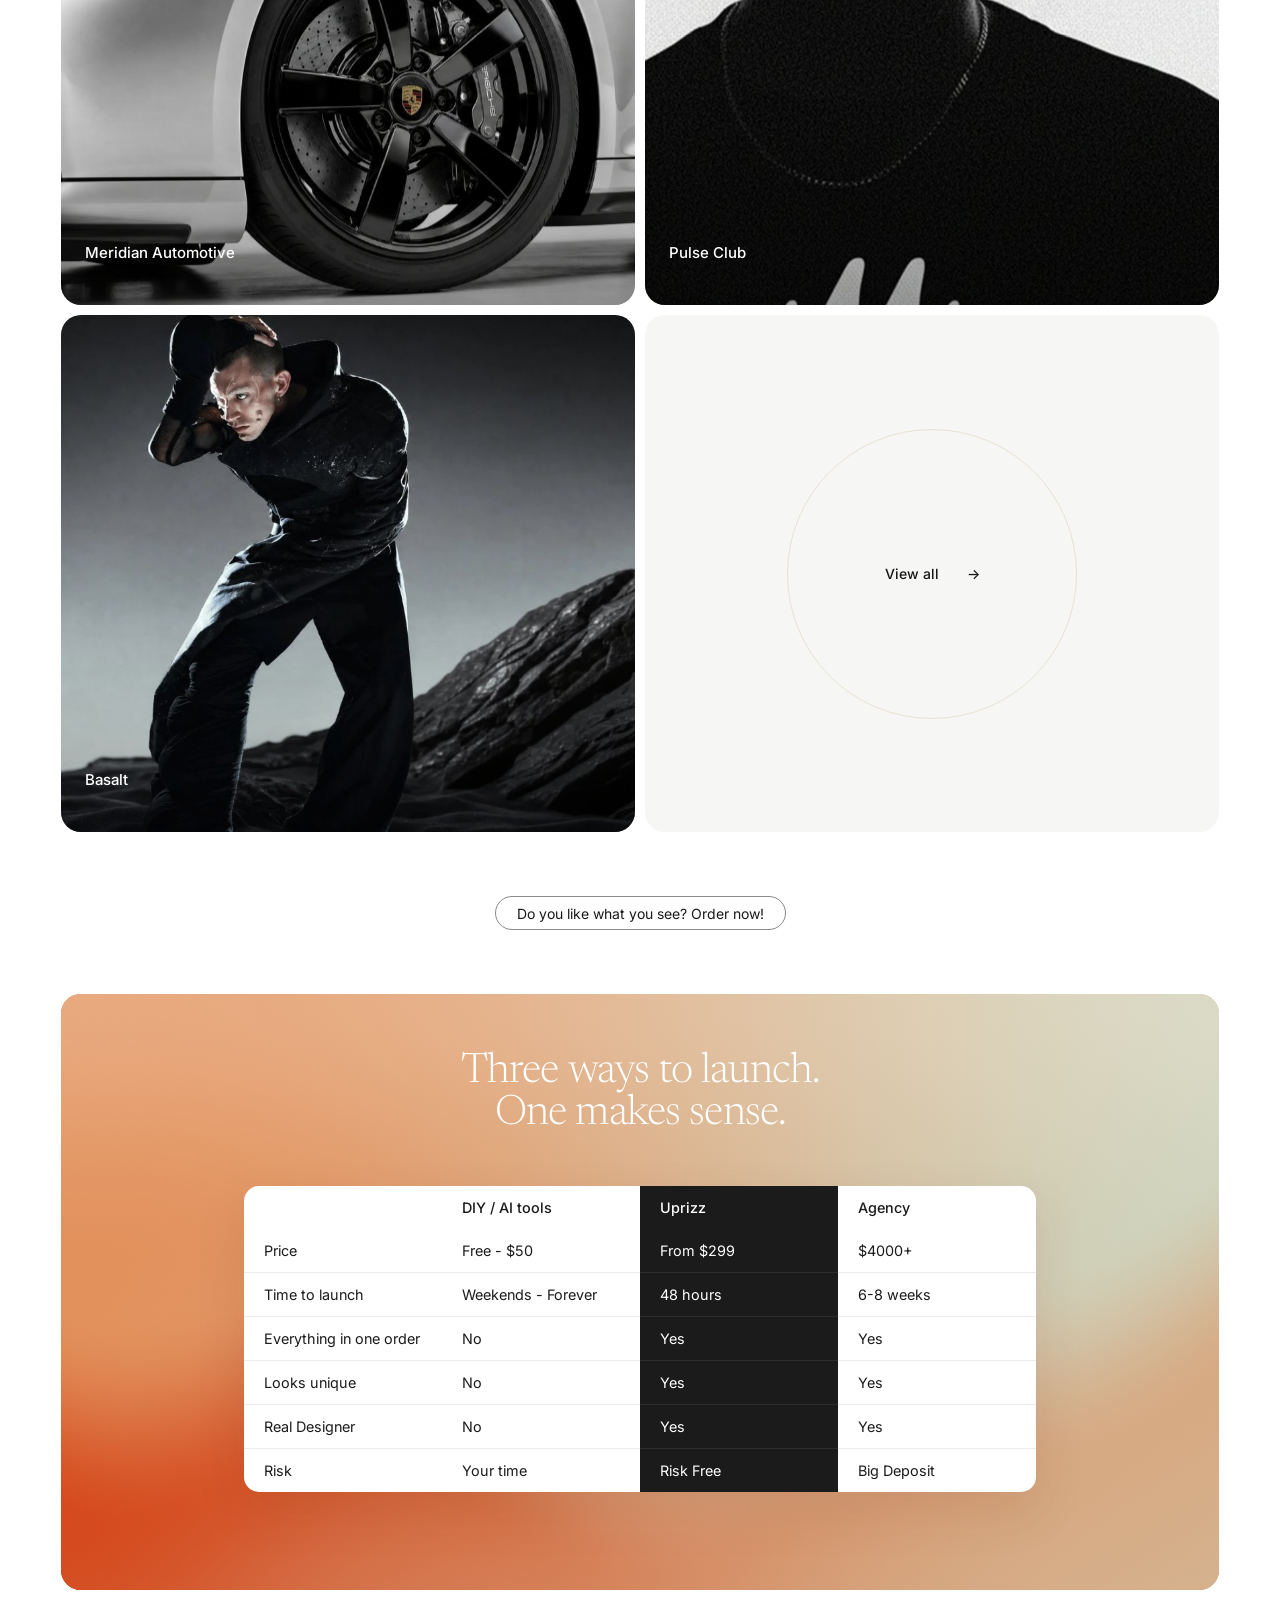
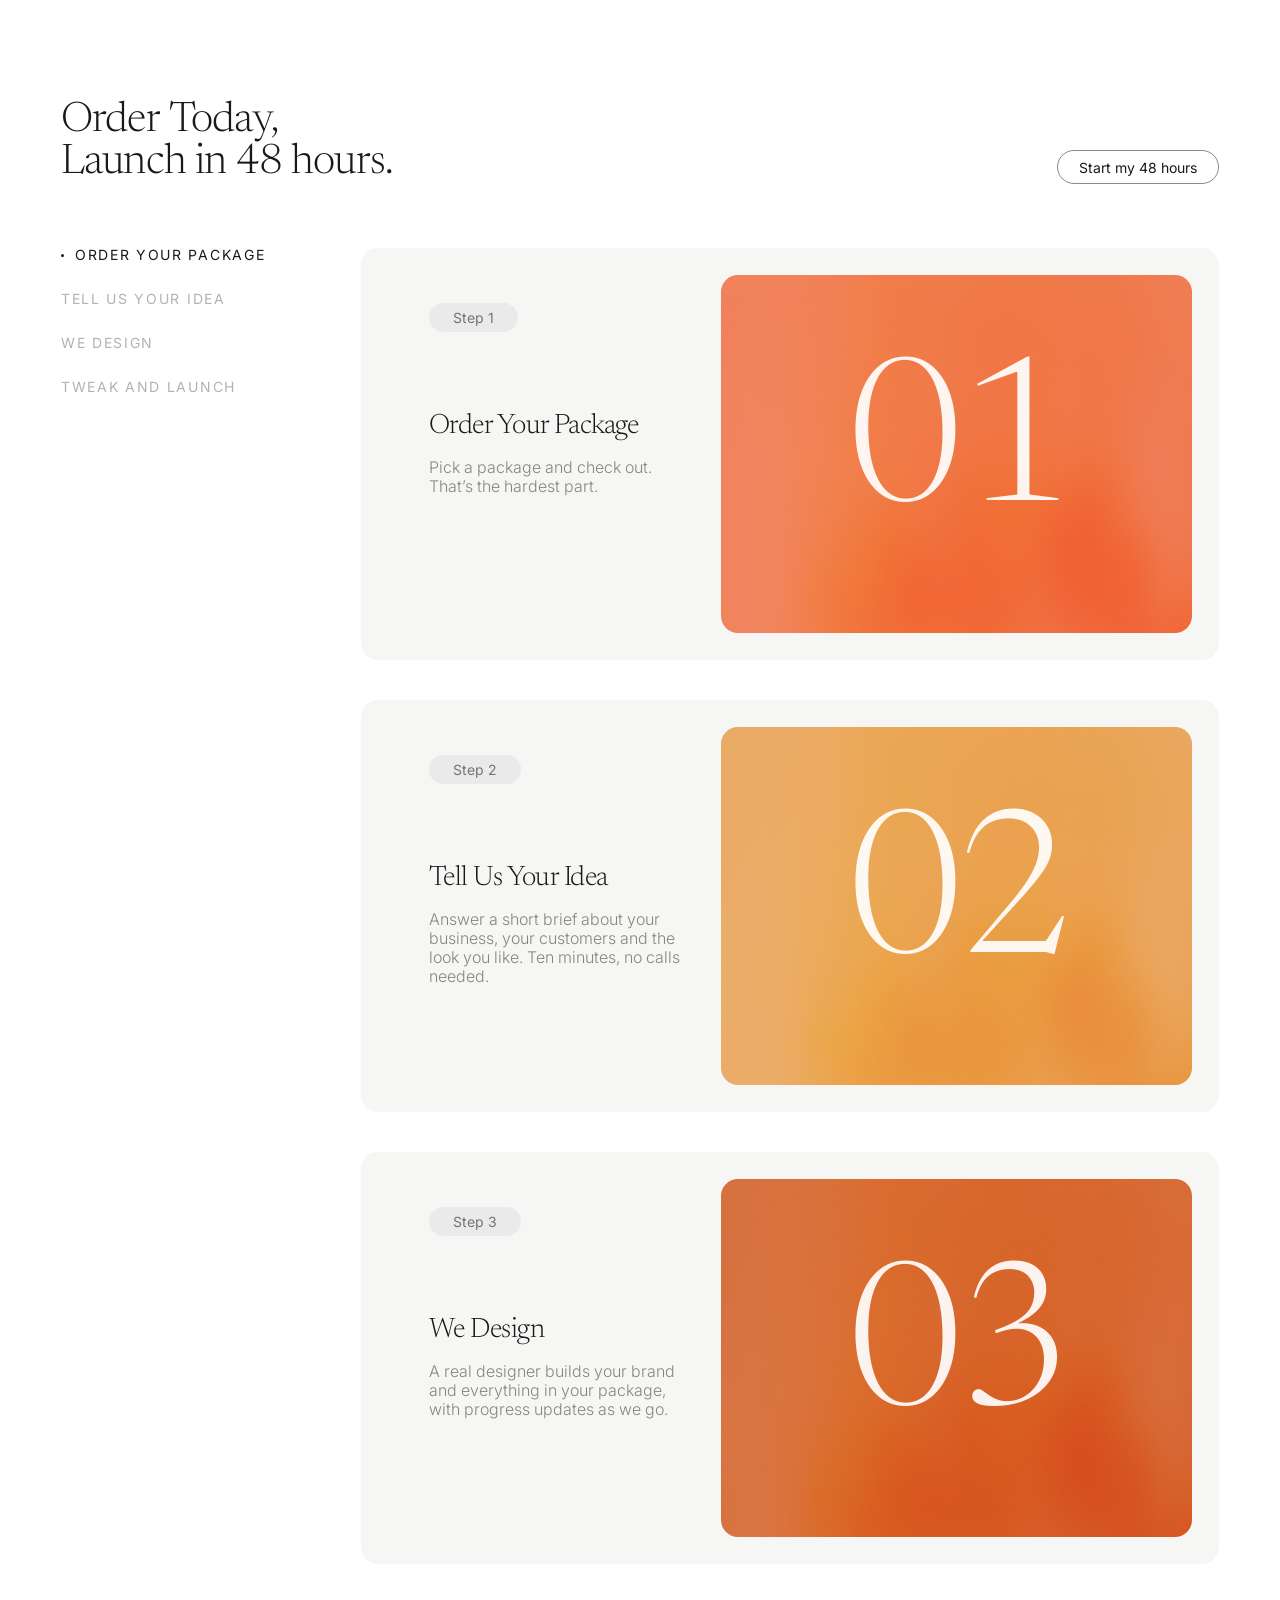
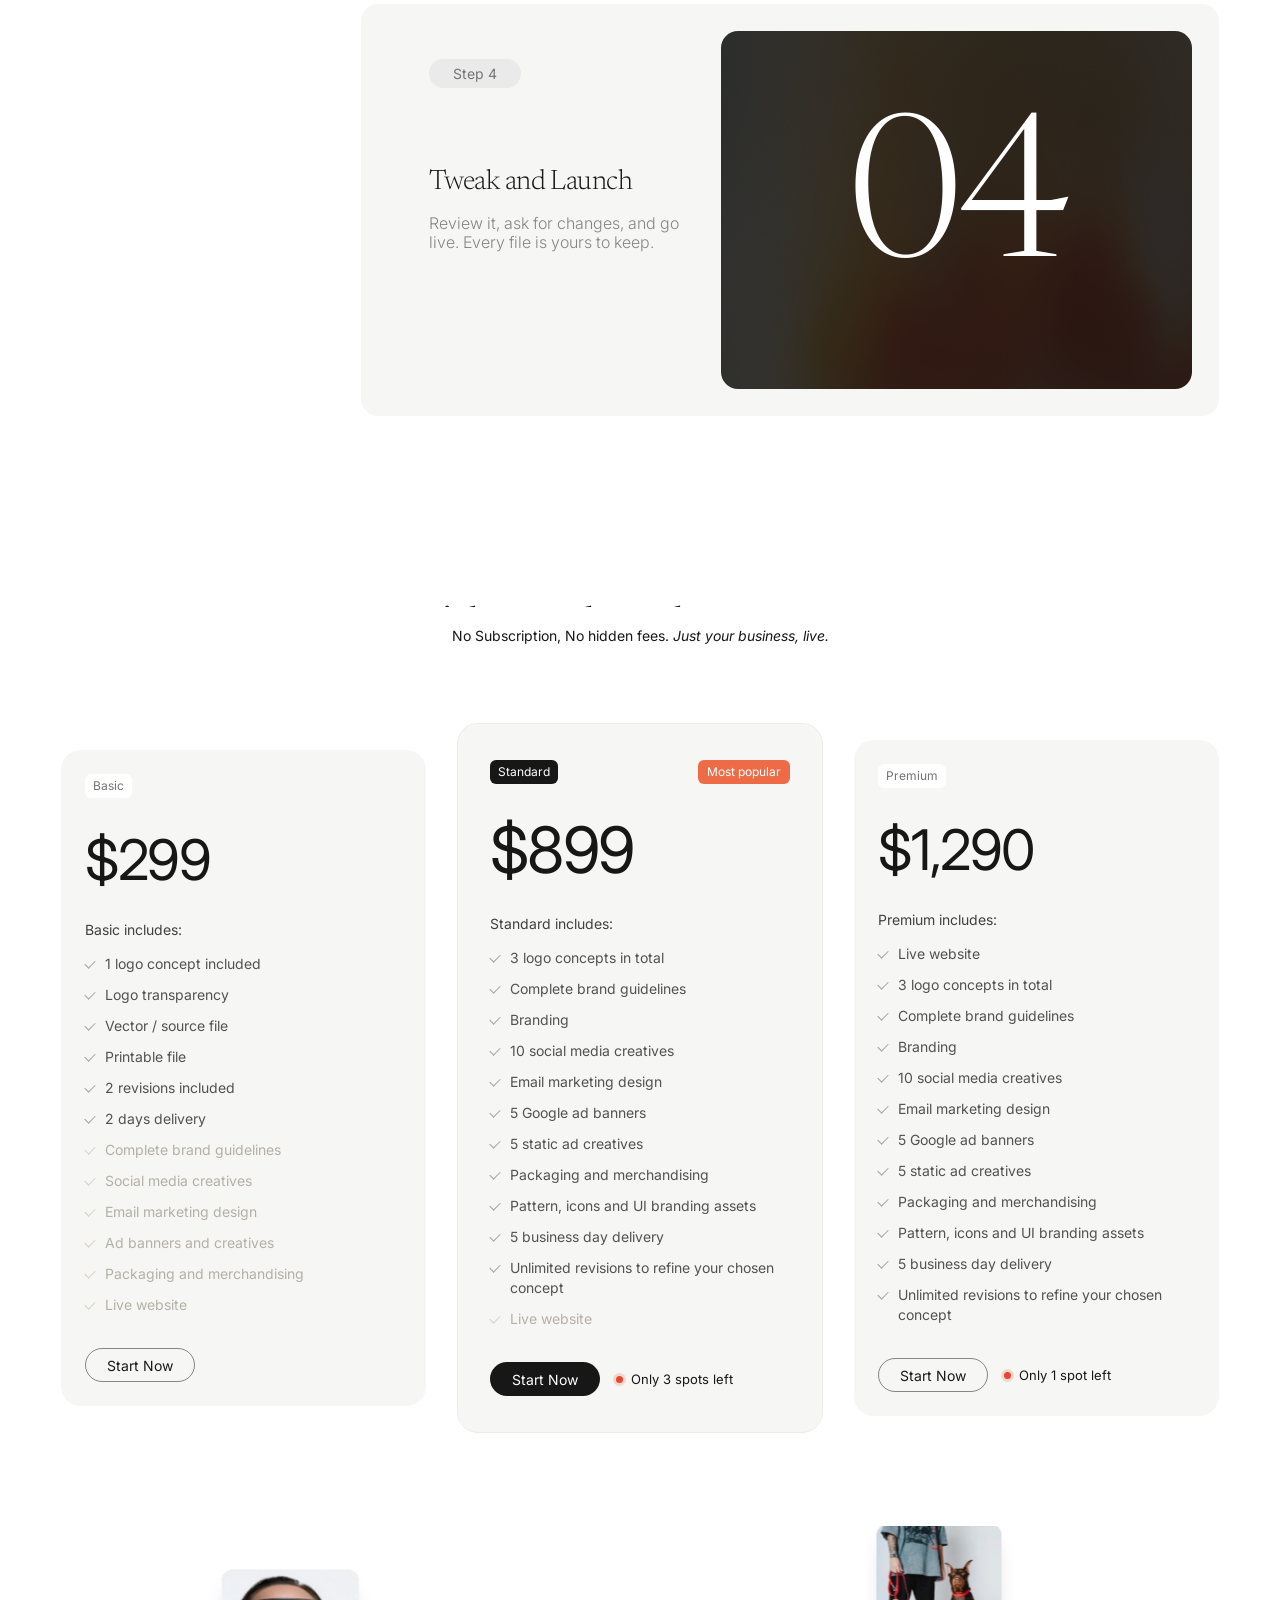
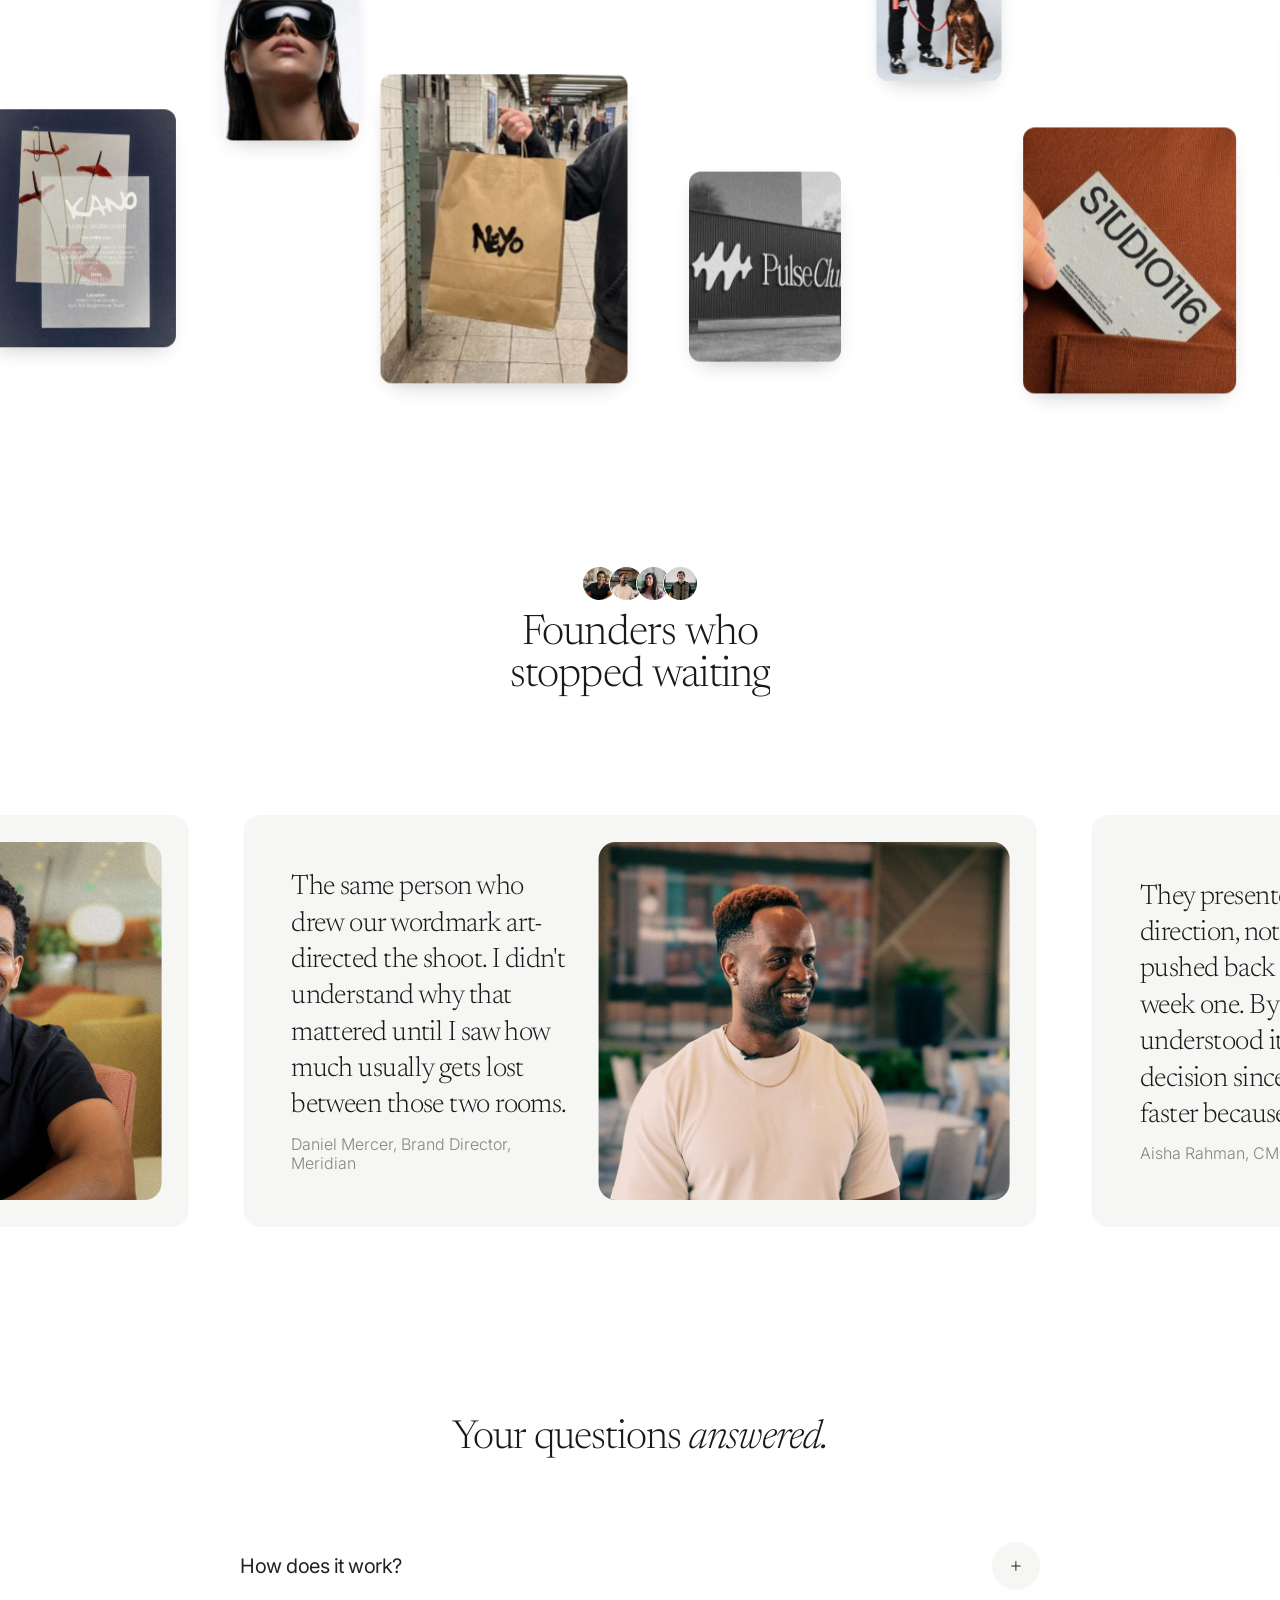
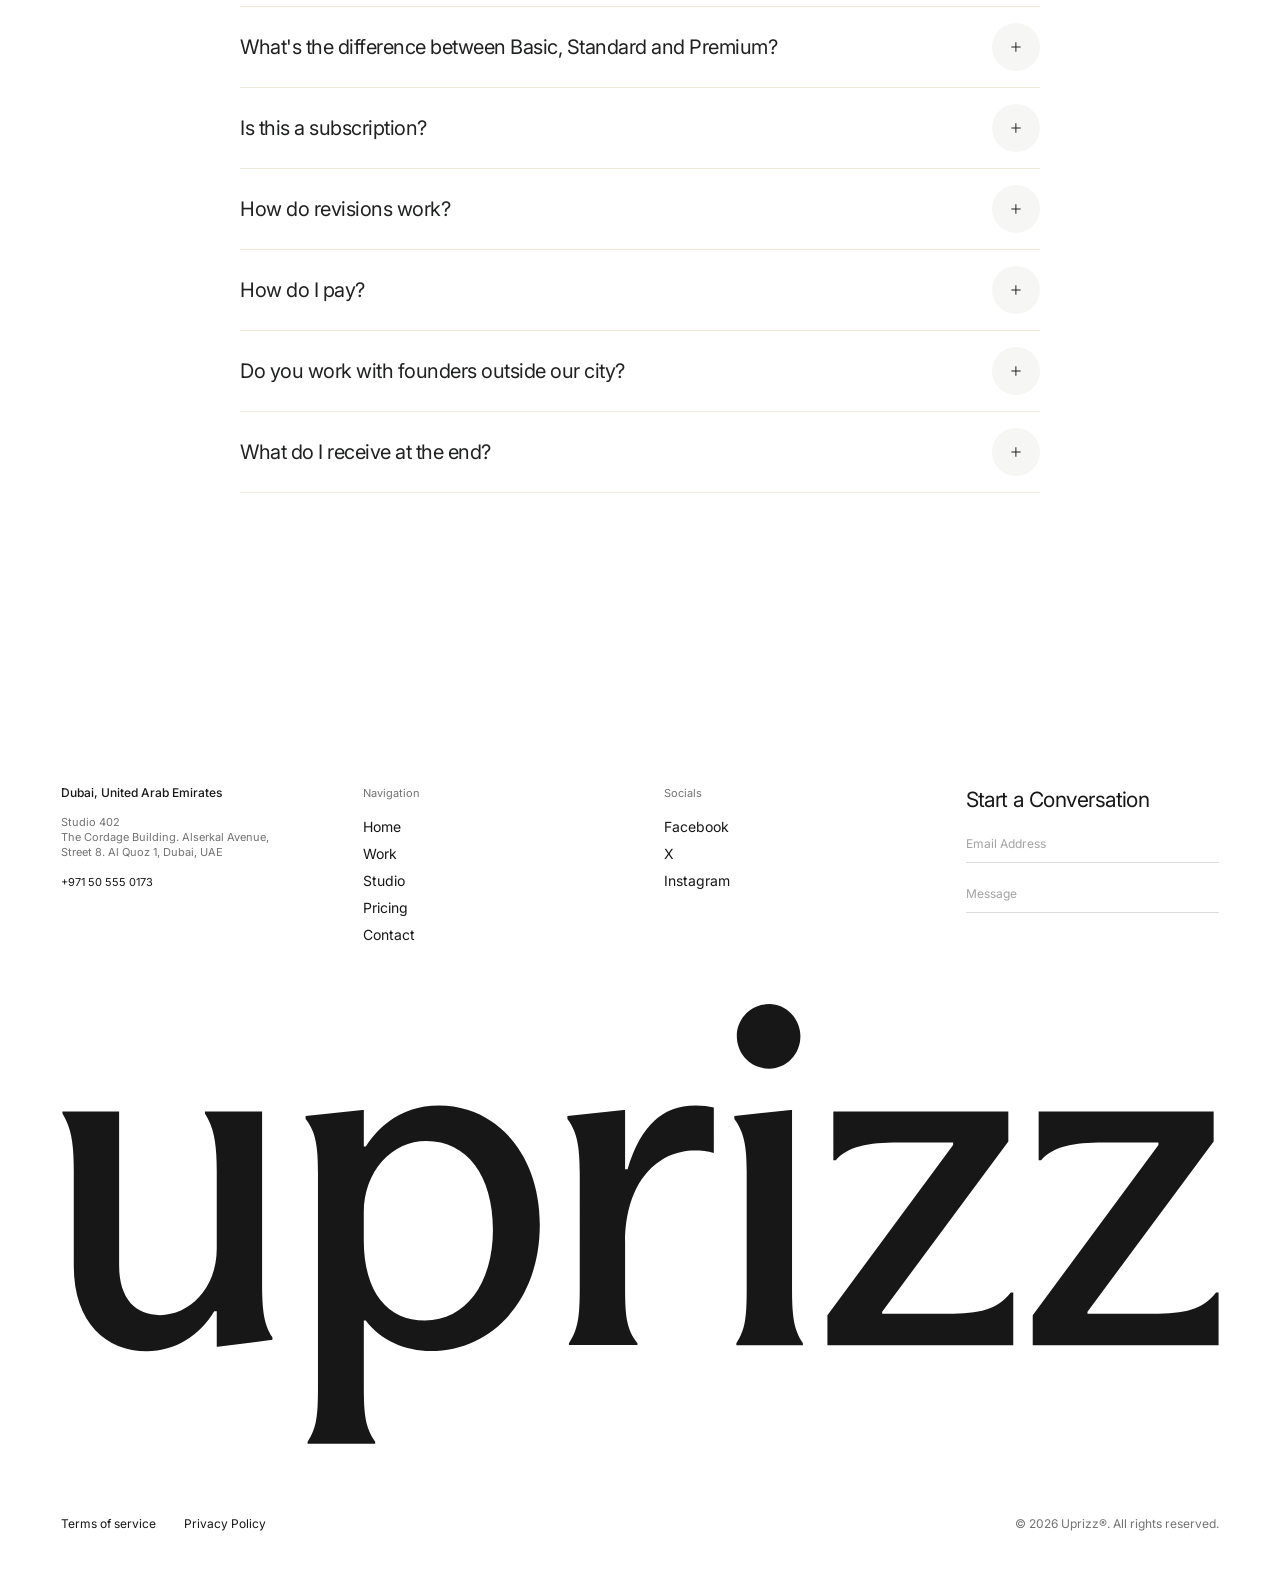
==== commit 84511c63: "Header: 30% narrower, fully rounded; phones keep the original pill menu Desktop bar is centred at 70" ====
--- a/index.html
+++ b/index.html
@@ -42,7 +42,7 @@
 <link rel="preconnect" href="https://fonts.googleapis.com">
 <link rel="preconnect" href="https://fonts.gstatic.com" crossorigin>
 <link href="https://fonts.googleapis.com/css2?family=Inter:ital,wght@0,300;0,400;0,500;0,600;1,400&family=Newsreader:ital,opsz,wght@0,6..72,300;0,6..72,400;1,6..72,300&display=swap" rel="stylesheet">
-<link rel="stylesheet" href="css/style.css?v=15da60ce">
+<link rel="stylesheet" href="css/style.css?v=e05b8c6f">
 <style>
 /* ---------- Uprizz logo (recolours with the text colour) ---------- */
 .brandmark{display:inline-block;height:.95em;aspect-ratio:248.52/94.51;vertical-align:-.2em;background:currentColor;
@@ -61,9 +61,13 @@
   <a href="#top" class="logo" aria-label="Uprizz, back to the homepage"><span class="brandmark" role="img" aria-label="Uprizz"></span></a>
   <div class="nav-links"><a href="/work/">Work</a><a href="#process">How it works</a><a href="#pricing">Pricing</a><a href="#testimonials">Reviews</a><a href="#faq">FAQ</a></div>
   <!-- CMS:navmeta -->
-<a href="#pricing" class="nav-cta">Start your launch</a>
+<div class="nav-meta">
+      <div><h6>Socials</h6><a href="#">Facebook</a><br><a href="#">X</a><br><a href="#">Instagram</a></div>
+      <div><h6>Contacts</h6>+971 50 555 0173<br><u><a href="mailto:altastudio@gmail.com">altastudio@gmail.com</a></u></div>
+    </div>
+    <a href="#pricing" class="nav-cta">Start your launch</a>
 <!-- /CMS:navmeta -->
-  <button type="button" class="nav-burger" id="navToggle" aria-label="Open menu" aria-expanded="false"><i></i><i></i></button>
+  <button type="button" class="nav-burger" id="navToggle" aria-label="Open menu" aria-expanded="false"><span class="grid-ic"><i></i><i></i><i></i><i></i></span></button>
 </nav>
 
 <!-- Hero -->
--- a/css/style.css
+++ b/css/style.css
@@ -84,37 +84,47 @@
 .fade.in{opacity:1;transform:none}
 @media (prefers-reduced-motion:reduce){.fade{opacity:1;transform:none;transition:none}.w>span{transform:none;transition:none}}
 
-/* ---------- Nav: full-width bar ----------
-   Logo on the left (back to the homepage), section links centred, one outline button on the right.
-   On phones the links fold into a menu opened by the two-line button. */
-.nav{position:fixed;top:16px;left:24px;right:24px;z-index:50;height:58px;display:flex;align-items:center;gap:16px;
-  padding:0 14px 0 24px;background:rgba(248,247,243,.9);backdrop-filter:blur(18px);-webkit-backdrop-filter:blur(18px);
-  border-radius:16px;box-shadow:0 1px 0 rgba(23,23,23,.04),0 8px 28px rgba(23,23,23,.06)}
+/* ---------- Nav ----------
+   Desktop: a centred, fully rounded bar: logo on the left (back to the homepage), section links in
+   the middle, one outline button on the right.
+   Phones (860px and less): the original small pill with the logo and the four-dot button; it opens
+   into a card with big serif links, socials/contacts and the button. */
+.nav{position:fixed;top:16px;left:50%;transform:translateX(-50%);z-index:50;height:58px;
+  width:min(calc(100% - 48px),max(880px,calc((100% - 48px)*.7)));
+  display:flex;align-items:center;gap:16px;padding:0 10px 0 28px;
+  background:rgba(248,247,243,.9);backdrop-filter:blur(18px);-webkit-backdrop-filter:blur(18px);
+  border-radius:999px;box-shadow:0 1px 0 rgba(23,23,23,.04),0 8px 28px rgba(23,23,23,.06)}
 .nav .logo{display:flex;align-items:center;font-size:25px;color:var(--ink);margin-right:auto}
-.nav-links{position:absolute;left:50%;top:0;height:100%;transform:translateX(-50%);display:flex;align-items:center;gap:36px}
-.nav-links a{font-size:15px;line-height:1;color:var(--ink);white-space:nowrap;transition:opacity .3s}
+.nav-links{position:absolute;left:50%;top:0;height:100%;transform:translateX(-50%);display:flex;align-items:center;gap:32px}
+.nav-links a{font-size:15px;line-height:1;color:var(--ink);white-space:nowrap;transition:opacity .3s,transform .4s var(--ease)}
 @media (hover:hover){.nav-links:hover a{opacity:.45}.nav-links a:hover{opacity:1}}
-.nav-cta{display:inline-flex;align-items:center;height:38px;padding:0 20px;border:1px solid rgba(23,23,23,.4);border-radius:999px;
+.nav-meta{display:none}
+.nav-cta{display:inline-flex;align-items:center;justify-content:center;height:38px;padding:0 20px;border:1px solid rgba(23,23,23,.4);border-radius:999px;
   font-size:15px;line-height:1;color:var(--ink);white-space:nowrap;transition:background .35s var(--ease),color .35s var(--ease),border-color .35s var(--ease)}
 .nav-cta:hover{background:var(--ink);border-color:var(--ink);color:#fff}
-.nav-burger{display:none;width:38px;height:38px;border-radius:10px;flex-direction:column;align-items:center;justify-content:center;gap:5px;cursor:pointer}
-.nav-burger i{display:block;width:16px;height:1.5px;background:var(--ink);border-radius:2px;transition:transform .4s var(--ease)}
-.nav.open .nav-burger i:first-child{transform:translateY(3.25px) rotate(45deg)}
-.nav.open .nav-burger i:last-child{transform:translateY(-3.25px) rotate(-45deg)}
-@media (max-width:980px){
-  .nav-links{gap:24px}
-}
+.nav-burger{display:none;cursor:pointer}
+.grid-ic{display:grid;grid-template-columns:8px 8px;gap:3px;transition:transform .5s var(--ease)}
+.grid-ic i{width:8px;height:8px;background:var(--ink);border-radius:2px;transition:border-radius .4s}
+.nav.open .grid-ic{transform:rotate(45deg)}
+.nav.open .grid-ic i{border-radius:50%}
+@media (max-width:1100px){.nav-links{gap:22px}.nav-links a{font-size:14px}}
 @media (max-width:860px){
-  .nav{top:12px;left:12px;right:12px;height:auto;min-height:54px;flex-wrap:wrap;gap:6px;padding:8px 8px 8px 18px;align-items:center}
-  .nav .logo{font-size:22px;height:38px}
-  .nav-cta{height:36px;padding:0 15px;font-size:14px}
-  .nav-burger{display:flex}
-  .nav-links{position:static;transform:none;order:3;flex-basis:100%;height:auto;flex-direction:column;align-items:flex-start;gap:0;
-    max-height:0;overflow:hidden;opacity:0;transition:max-height .5s var(--ease),opacity .3s,padding .5s var(--ease)}
-  .nav-links a{font-family:var(--serif);font-weight:300;font-size:30px;line-height:44px;letter-spacing:-.02em}
-  .nav.open .nav-links{max-height:320px;opacity:1;padding:10px 0 12px}
-}
-@media (max-width:380px){.nav-cta{padding:0 12px;font-size:13px}}
+  .nav{top:24px;width:280px;height:60px;padding:0 22px;gap:0;flex-wrap:wrap;align-content:flex-start;align-items:center;overflow:hidden;
+    background:rgba(255,255,255,.88);border-radius:24px;box-shadow:0 6px 24px rgba(0,0,0,.06);
+    transition:width .55s var(--ease),height .55s var(--ease)}
+  .nav.open{width:336px;height:452px}
+  .nav .logo{height:60px;font-size:19px}
+  .nav-burger{display:flex;align-items:center;justify-content:flex-end;height:60px;width:40px;margin-right:-4px}
+  .nav-links{position:static;transform:none;order:3;flex-basis:100%;height:auto;flex-direction:column;align-items:flex-start;gap:0;padding-top:4px}
+  .nav-links a{font-family:var(--serif);font-weight:300;font-size:32px;line-height:40px;letter-spacing:-.02em}
+  @media (hover:hover){.nav-links:hover a{opacity:.35}.nav-links a:hover{opacity:1;transform:translateX(6px)}}
+  .nav-meta{display:grid;order:4;flex-basis:100%;grid-template-columns:1fr 1.4fr;gap:12px;margin:22px 0 18px;font-size:11px;line-height:15px}
+  .nav-meta h6{font-size:11px;font-weight:400;color:var(--muted);margin-bottom:10px}
+  .nav-meta u{text-underline-offset:4px}
+  .nav-cta{order:5;flex-basis:100%;height:44px;font-size:14px}
+  .nav-links,.nav-meta,.nav-cta{opacity:0;transform:translateY(-8px);transition:opacity .35s,transform .5s var(--ease)}
+  .nav.open .nav-links,.nav.open .nav-meta,.nav.open .nav-cta{opacity:1;transform:none;transition-delay:.15s}
+}
 
 /* ---------- Shared section ---------- */
 .sec{position:relative;padding:0 var(--pad)}
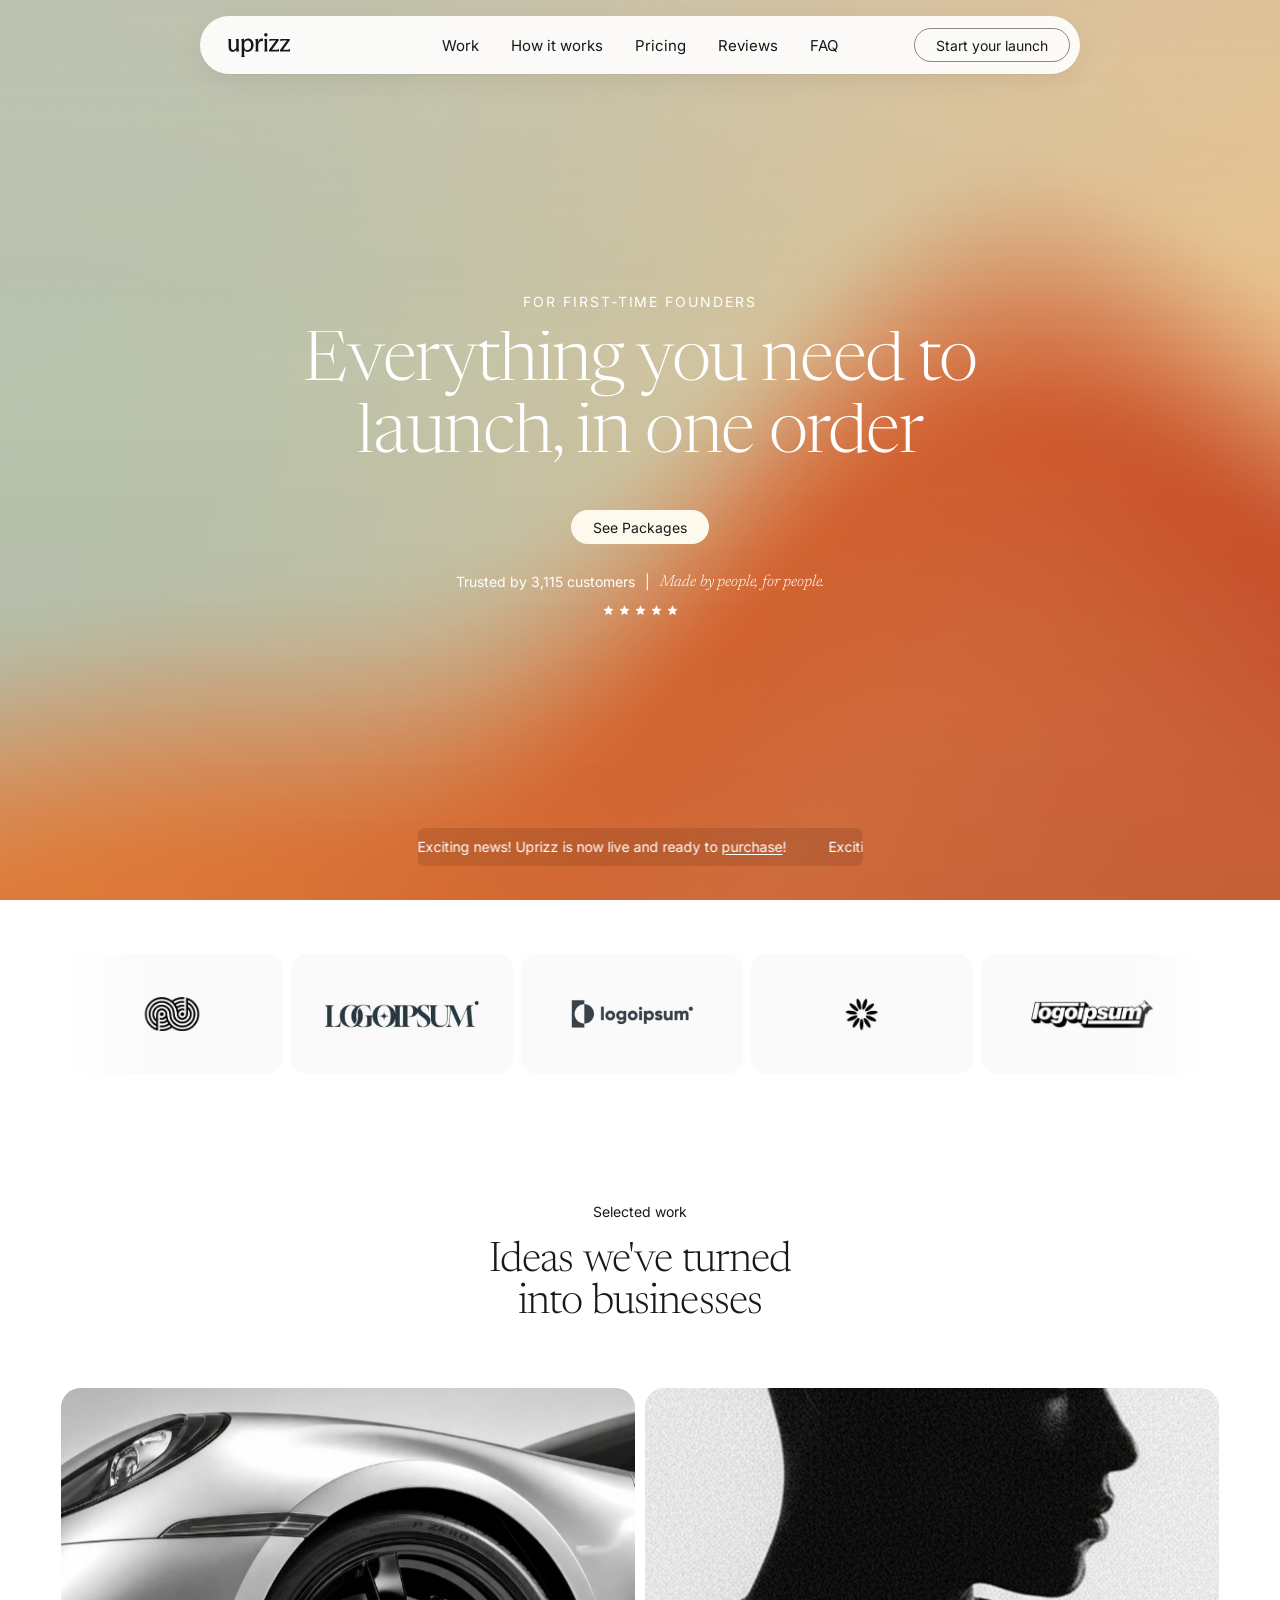
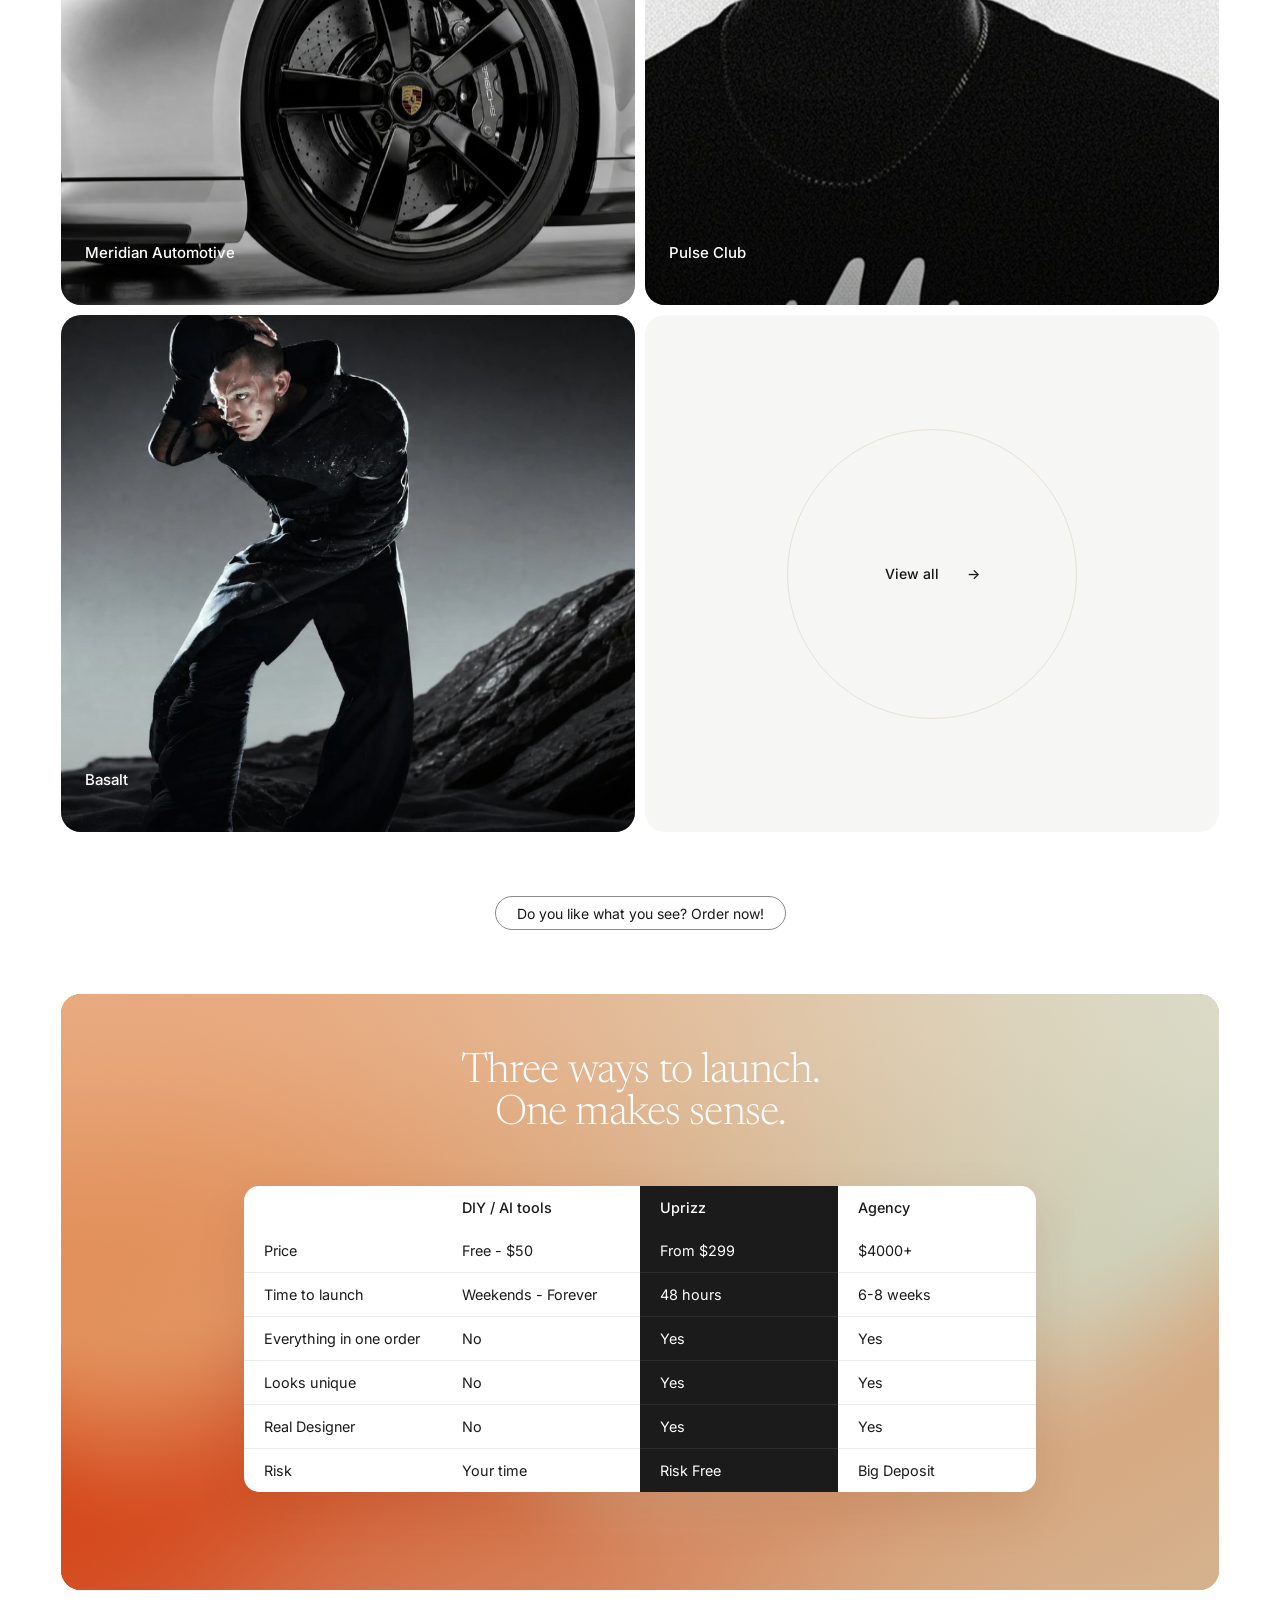
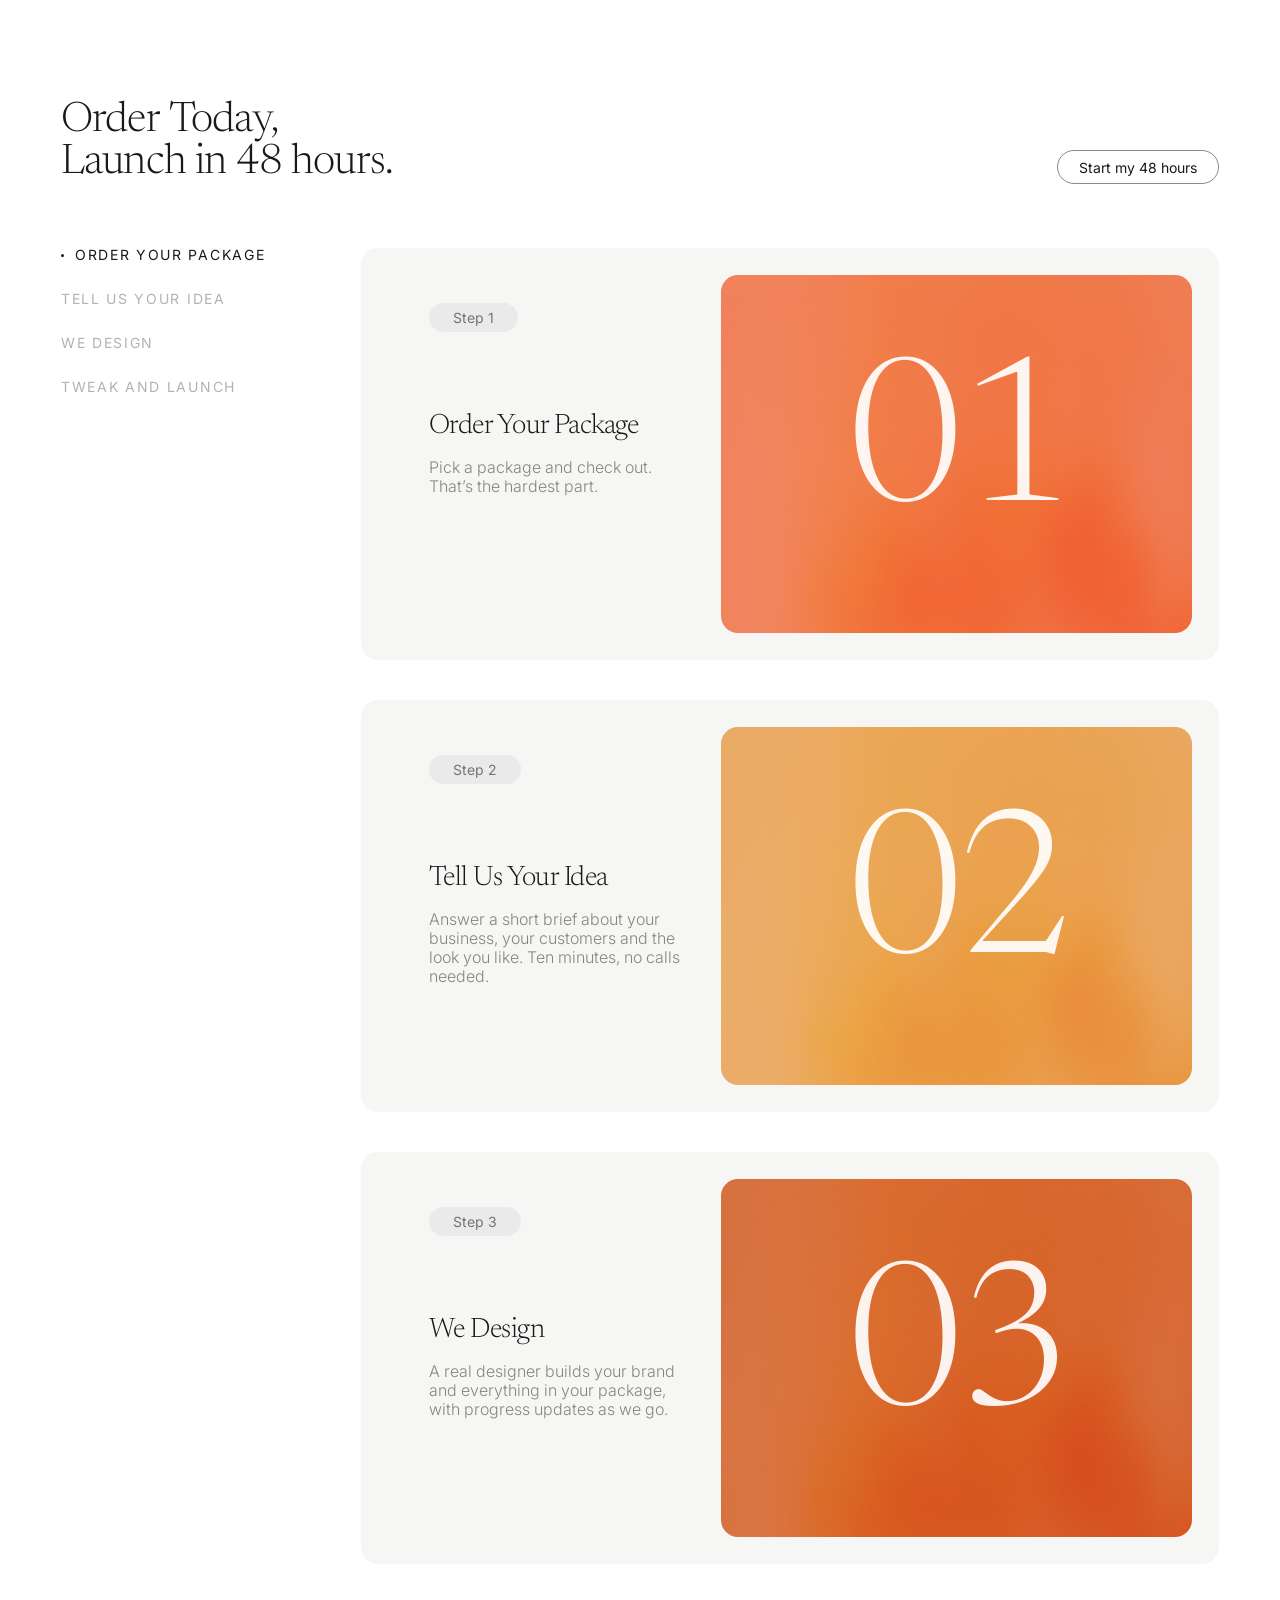
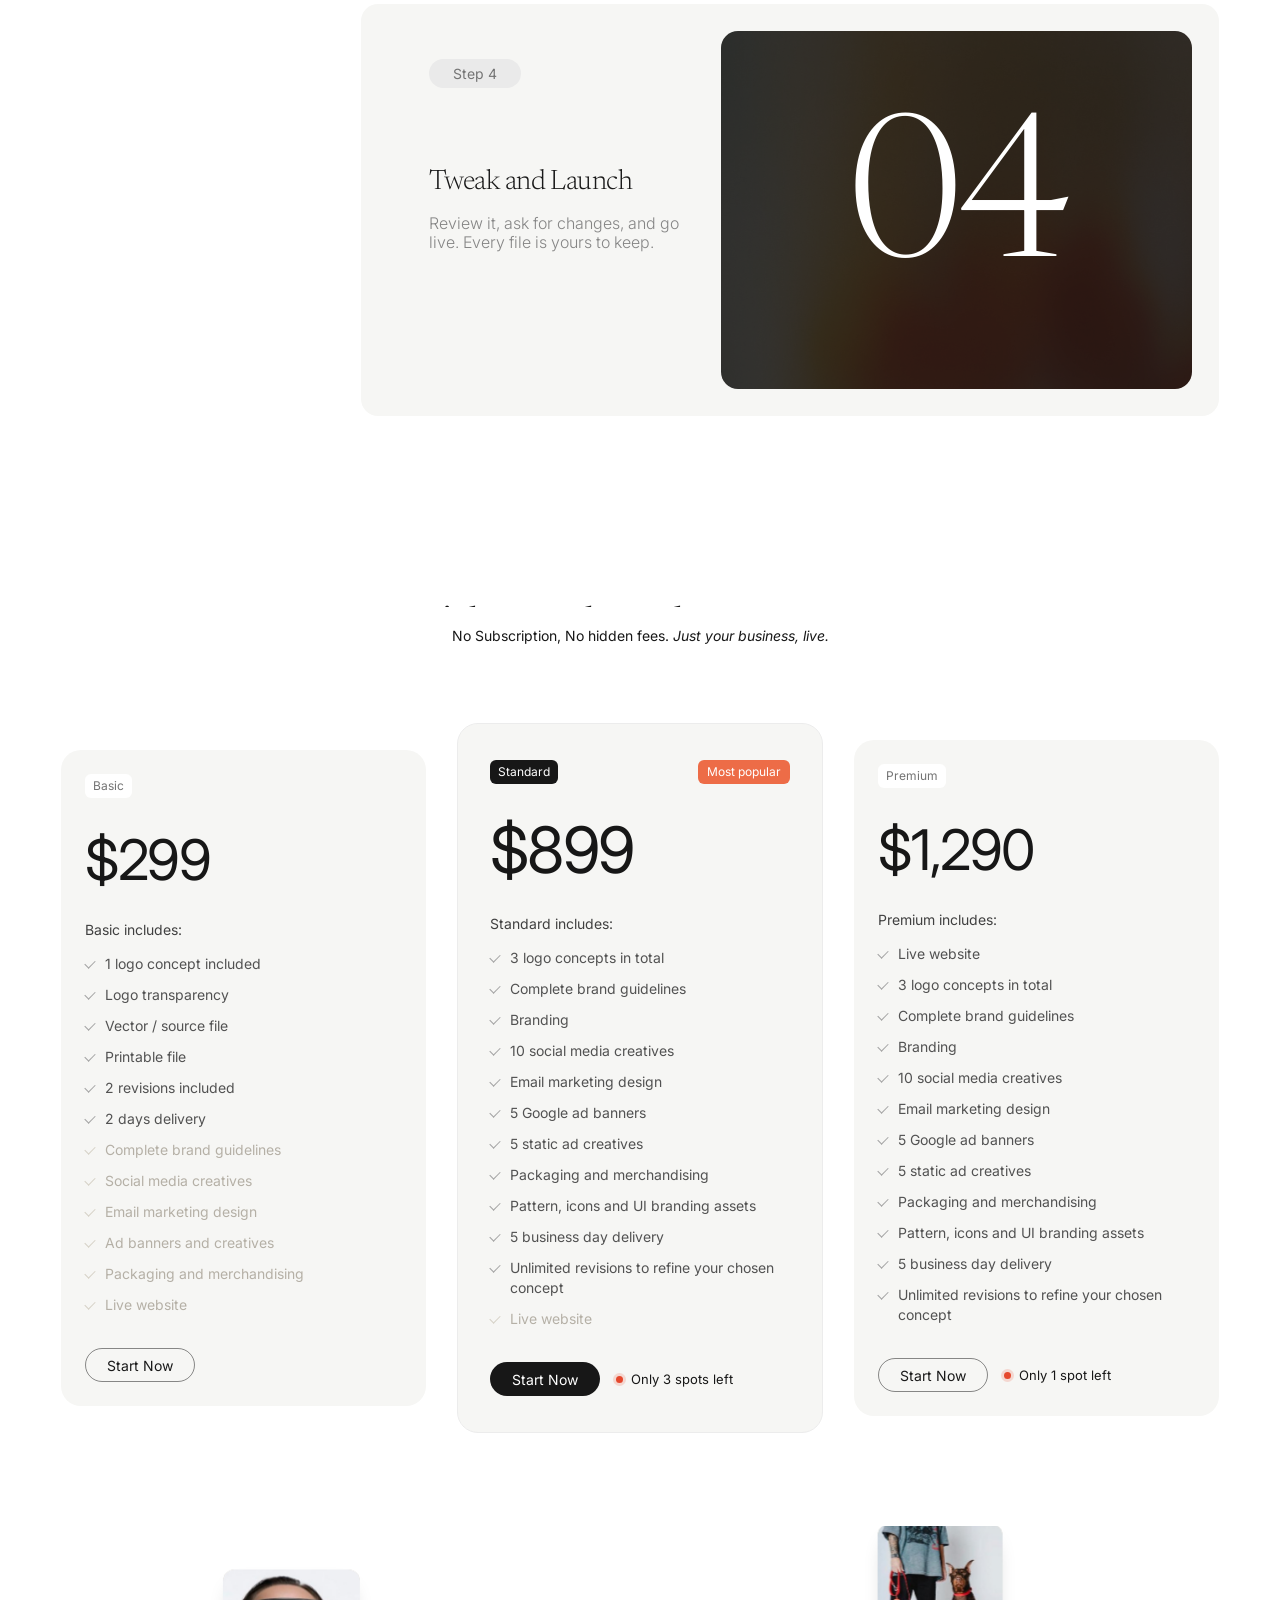
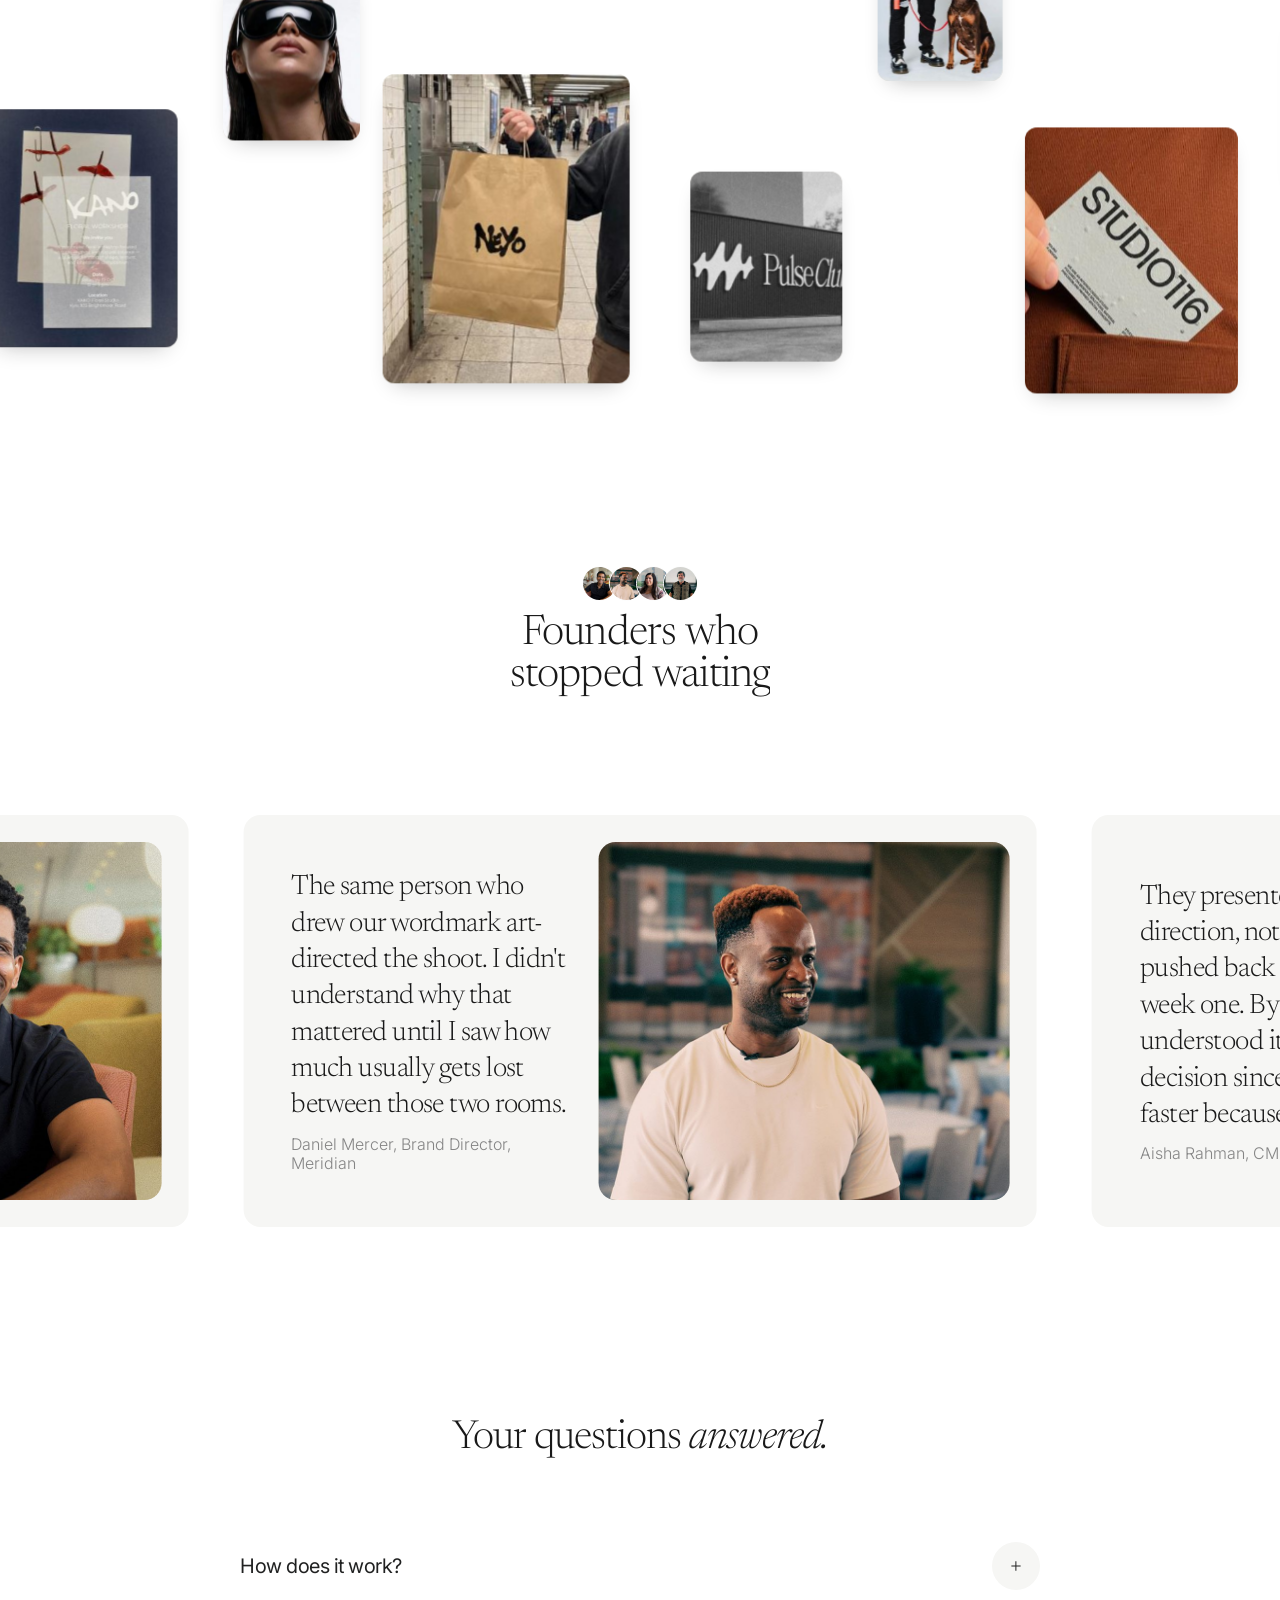
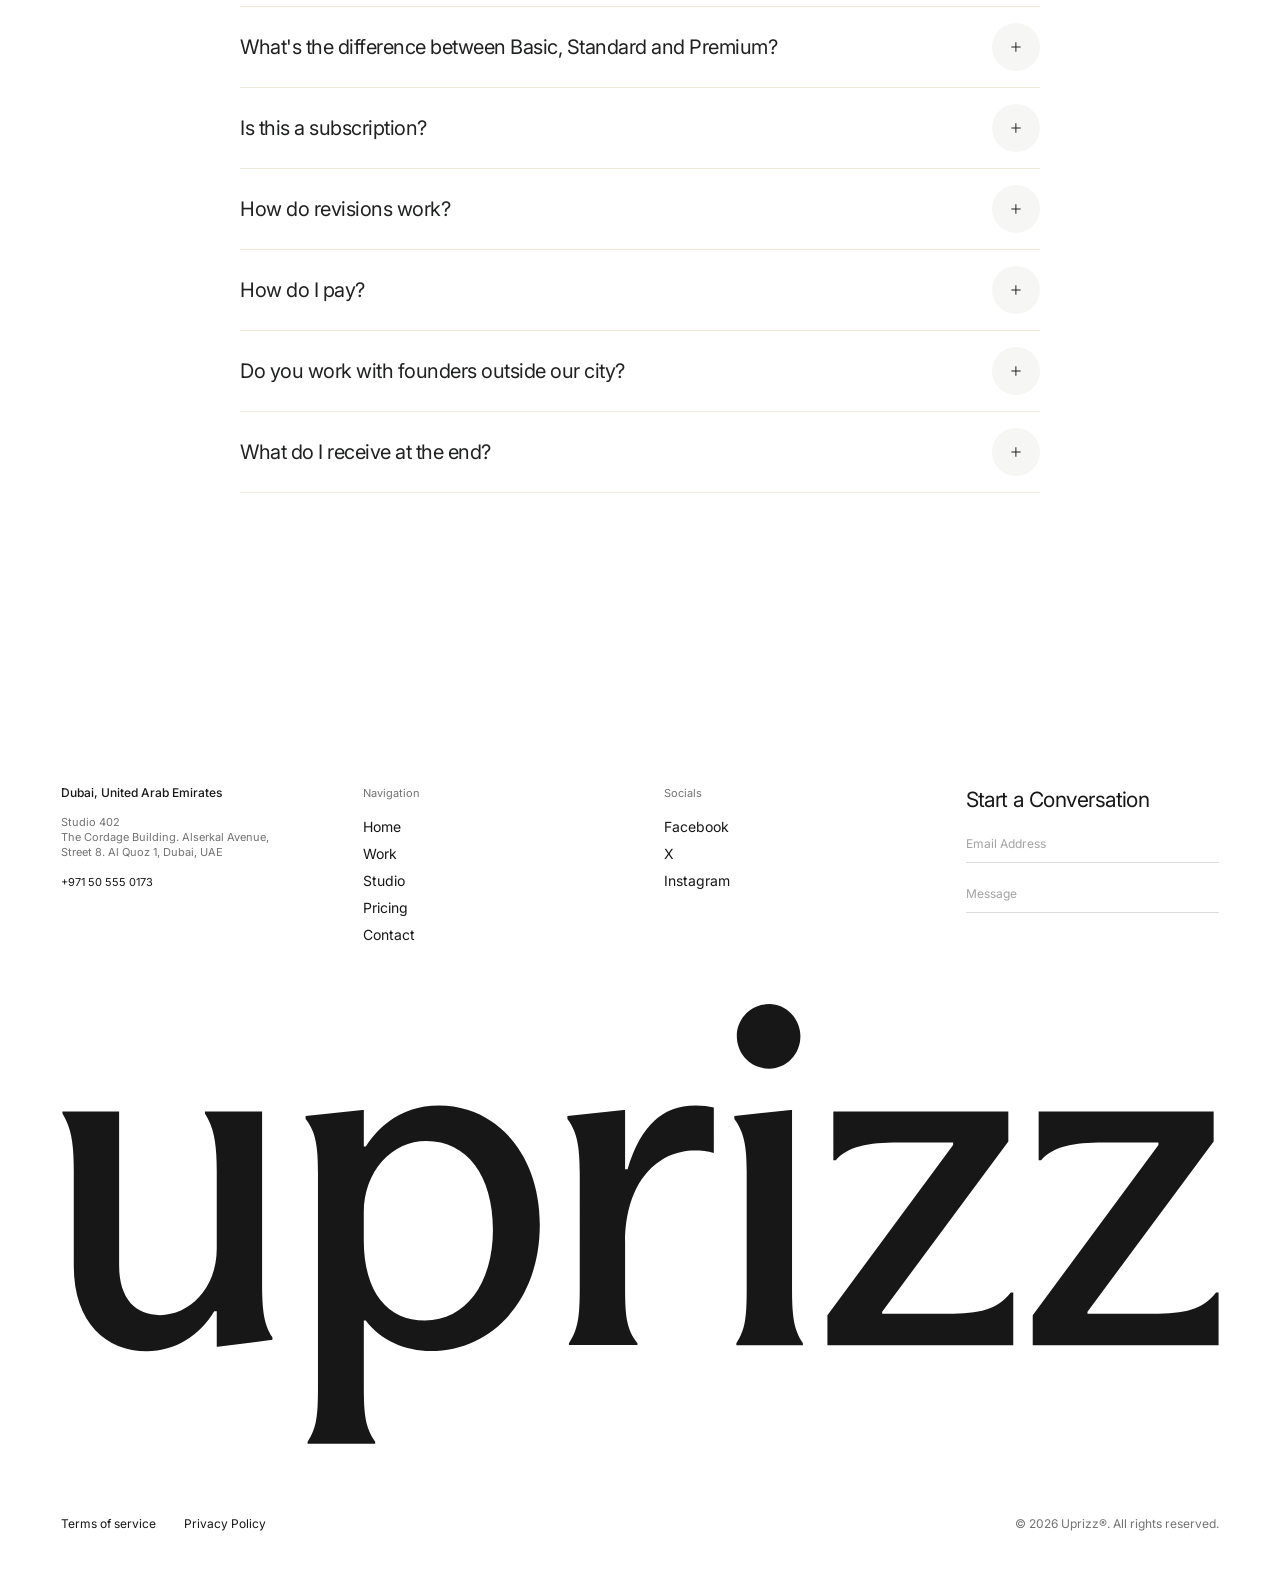
==== commit 9649791b: "Header: white bar; launch button uses the site's outline button (hover arrow, centred text) Co-Autho" ====
--- a/index.html
+++ b/index.html
@@ -42,7 +42,7 @@
 <link rel="preconnect" href="https://fonts.googleapis.com">
 <link rel="preconnect" href="https://fonts.gstatic.com" crossorigin>
 <link href="https://fonts.googleapis.com/css2?family=Inter:ital,wght@0,300;0,400;0,500;0,600;1,400&family=Newsreader:ital,opsz,wght@0,6..72,300;0,6..72,400;1,6..72,300&display=swap" rel="stylesheet">
-<link rel="stylesheet" href="css/style.css?v=e05b8c6f">
+<link rel="stylesheet" href="css/style.css?v=27b87c1d">
 <style>
 /* ---------- Uprizz logo (recolours with the text colour) ---------- */
 .brandmark{display:inline-block;height:.95em;aspect-ratio:248.52/94.51;vertical-align:-.2em;background:currentColor;
@@ -65,7 +65,7 @@
       <div><h6>Socials</h6><a href="#">Facebook</a><br><a href="#">X</a><br><a href="#">Instagram</a></div>
       <div><h6>Contacts</h6>+971 50 555 0173<br><u><a href="mailto:altastudio@gmail.com">altastudio@gmail.com</a></u></div>
     </div>
-    <a href="#pricing" class="nav-cta">Start your launch</a>
+    <a href="#pricing" class="btn btn--outline nav-cta">Start your launch</a>
 <!-- /CMS:navmeta -->
   <button type="button" class="nav-burger" id="navToggle" aria-label="Open menu" aria-expanded="false"><span class="grid-ic"><i></i><i></i><i></i><i></i></span></button>
 </nav>
--- a/css/style.css
+++ b/css/style.css
@@ -92,16 +92,14 @@
 .nav{position:fixed;top:16px;left:50%;transform:translateX(-50%);z-index:50;height:58px;
   width:min(calc(100% - 48px),max(880px,calc((100% - 48px)*.7)));
   display:flex;align-items:center;gap:16px;padding:0 10px 0 28px;
-  background:rgba(248,247,243,.9);backdrop-filter:blur(18px);-webkit-backdrop-filter:blur(18px);
+  background:rgba(255,255,255,.92);backdrop-filter:blur(18px);-webkit-backdrop-filter:blur(18px);
   border-radius:999px;box-shadow:0 1px 0 rgba(23,23,23,.04),0 8px 28px rgba(23,23,23,.06)}
 .nav .logo{display:flex;align-items:center;font-size:25px;color:var(--ink);margin-right:auto}
 .nav-links{position:absolute;left:50%;top:0;height:100%;transform:translateX(-50%);display:flex;align-items:center;gap:32px}
 .nav-links a{font-size:15px;line-height:1;color:var(--ink);white-space:nowrap;transition:opacity .3s,transform .4s var(--ease)}
 @media (hover:hover){.nav-links:hover a{opacity:.45}.nav-links a:hover{opacity:1}}
 .nav-meta{display:none}
-.nav-cta{display:inline-flex;align-items:center;justify-content:center;height:38px;padding:0 20px;border:1px solid rgba(23,23,23,.4);border-radius:999px;
-  font-size:15px;line-height:1;color:var(--ink);white-space:nowrap;transition:background .35s var(--ease),color .35s var(--ease),border-color .35s var(--ease)}
-.nav-cta:hover{background:var(--ink);border-color:var(--ink);color:#fff}
+.nav-cta{white-space:nowrap;flex-shrink:0}   /* looks and hover arrow come from .btn .btn--outline */
 .nav-burger{display:none;cursor:pointer}
 .grid-ic{display:grid;grid-template-columns:8px 8px;gap:3px;transition:transform .5s var(--ease)}
 .grid-ic i{width:8px;height:8px;background:var(--ink);border-radius:2px;transition:border-radius .4s}
@@ -121,7 +119,7 @@
   .nav-meta{display:grid;order:4;flex-basis:100%;grid-template-columns:1fr 1.4fr;gap:12px;margin:22px 0 18px;font-size:11px;line-height:15px}
   .nav-meta h6{font-size:11px;font-weight:400;color:var(--muted);margin-bottom:10px}
   .nav-meta u{text-underline-offset:4px}
-  .nav-cta{order:5;flex-basis:100%;height:44px;font-size:14px}
+  .nav-cta{order:5;flex-basis:100%}
   .nav-links,.nav-meta,.nav-cta{opacity:0;transform:translateY(-8px);transition:opacity .35s,transform .5s var(--ease)}
   .nav.open .nav-links,.nav.open .nav-meta,.nav.open .nav-cta{opacity:1;transform:none;transition-delay:.15s}
 }
